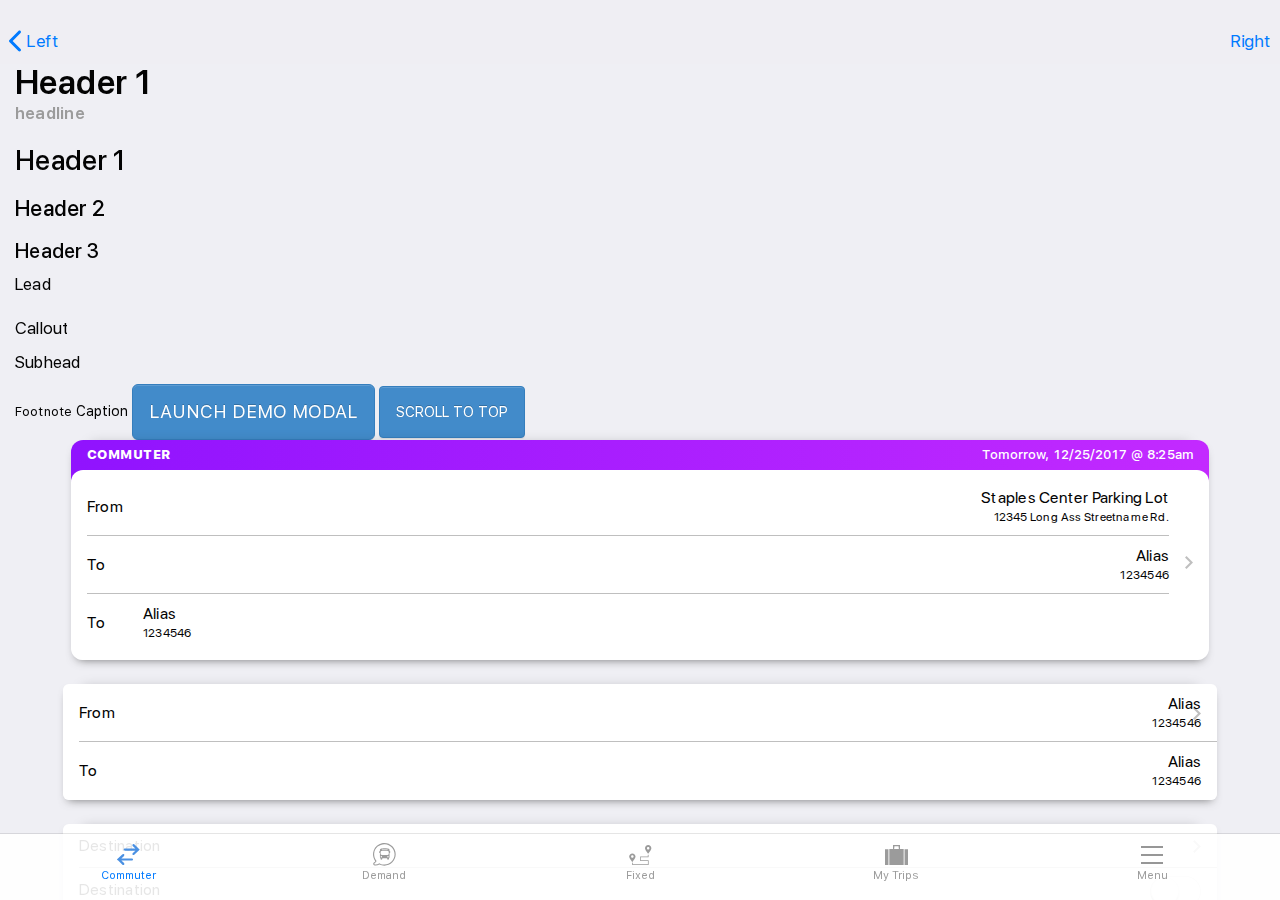
==== index.html @ 2772e947 "edits to modals" ====
<!DOCTYPE html>
<!--[if lt IE 7]>      <html class="no-js lt-ie9 lt-ie8 lt-ie7"> <![endif]-->
<!--[if IE 7]>         <html class="no-js lt-ie9 lt-ie8"> <![endif]-->
<!--[if IE 8]>         <html class="no-js lt-ie9"> <![endif]-->
<!--[if gt IE 8]><!--> <html class="no-js"> <!--<![endif]-->
    <head>
        <meta charset="utf-8">
        <meta http-equiv="X-UA-Compatible" content="IE=edge,chrome=1">
        <title></title>
        <meta name="description" content="">
        <meta name='viewport' content='initial-scale=1, viewport-fit=cover, width=device-width'>
<meta name="apple-mobile-web-app-capable" content="yes">
<meta name="apple-mobile-web-app-status-bar-style" content="black-translucent" />
        <!-- Place favicon.ico and apple-touch-icon.png in the root directory -->

		
		<link rel='stylesheet' href='css/normalize.min.css'>
		<link rel='stylesheet' href='css/bootstrap-theme.css'>
		<link rel='stylesheet' href='css/bootstrap.min.css'>
		<link rel='stylesheet' href='css/main.css'>
		<script src='js/vendor/modernizr-2.6.2.min.js'></script>
		<script src='js/iscroll.js'></script>
		<script src='js/iscroll-probe.js'></script>
    </head>
    <body class="ios" onload="loaded(); mastLoaded();">
		<!--[if lt IE 7]>
		<p class="browsehappy">You are using an <strong>outdated</strong> browser. Please <a href="http://browsehappy.com/">upgrade your browser</a> to improve your experience.</p>
		<![endif]-->
		<header>
			<nav>
				<a href="#" class="left">Left</a>
				<div class="header-group-stuck">
					<h1 class="title">Header 1</h1>
					<p class="headline">headline</p>
				</div>
				<a href="#" class="right">Right</a>
			</nav>
		</header>
		
		<div id="wrapper">
			<div class="scroller">
				<div class="header__placeholder"></div>	
				<div class="content">
					<div class="container-fluid">
						<div class="header-group">
							<h1 class="title">Header 1</h1>
							<p class="headline">headline</p>
						</div>
						<div id="mast">
							<div id="mast-wrapper" class="carousel">
								<div class="carousel-scroll">
									<div class="item">
										<div class="box1">One</div>
									</div>
									<div class="item">
										<div class="box2">Two</div>
									</div>
									<div class="item">
										<div class="box3">Three</div>
									</div>
								</div>
							</div>
						</div>
						
						<h1>Header 1</h1>
						<h2>Header 2</h2>
						<h3>Header 3</h3>
						<p class="lead">Lead</p>
						<p class="callout">Callout</p>
						<p class="subhead">Subhead</p>
					
						<footnote>Footnote</footnote>
						<caption>Caption</caption>
						<button type="button" class="btn btn-primary btn-lg" data-toggle="modal" data-target="#myModal">
						  Launch demo modal
						</button>
						
						<button id="goToTop" class="btn btn-primary">Scroll To top</button>
					</div>
					
					<div class="container">

						<div class="module">
							<div class="module__header module__header--commuter">
								<span class="module__header--title">Commuter</span> <span class="module__header--date">Tomorrow, 12/25/2017 @ 8:25am</span>
							</div>
							<div class="module__body module__body--carot">
								<div class="cell cell--location">
									<div class="cell__label">
										<span class="text text--primary">From</span>
									</div>
									<div class="cell__group cell__group--align-right">
										<span class="text text--primary">Staples Center Parking Lot</span>
										<address class="text text--secondary">12345 Long Ass Streetname Rd.</address>
									</div>
								</div>
								<div class="cell cell--location">
									<div class="cell__label">
										<span class="text text--primary">To</span>
									</div>
									<div class="cell__group cell__group--align-right">
										<span class="text text--primary">Alias</span>
										<address class="text text--secondary">1234546</address>
									</div>
								</div>
								<div class="cell cell--location">
									<div class="cell__label">
										<span class="text text--primary">To</span>
									</div>
									<div class="cell__group cell__group--align-left">
										<span class="text text--primary">Alias</span>
										<address class="text text--secondary">1234546</address>
									</div>
								</div>
							</div>
						</div>
						
						<div class="module module--wide">
							<div class="module__body--wide">
								<div class="cell cell--location cell--clickable">
									<div class="cell__label">
										<span class="text text--primary">From</span>
									</div>
									<div class="cell__group cell__group--align-right">
										<span class="text text--primary">Alias</span>
										<address class="text text--secondary">1234546</address>
									</div>
								</div>
								<div class="cell cell--location">
									<div class="cell__label">
										<span class="text text--primary">To</span>
									</div>
									<div class="cell__group cell__group--align-right">
										<span class="text text--primary">Alias</span>
										<address class="text text--secondary">1234546</address>
									</div>
								</div>
							</div>
						</div>
						
						<div class="module module--full">
							<div class="module__body--full">
								<div class="cell cell--form-group">
										<label class="form-control--input">
											<span class="text text--primary">Destination</span> <input type="text"/>
										</label>
								</div>
								<div class="cell cell--form-group">
									<label class="form-control--switch">
										<input type="checkbox"/><span class="text text--primary">Destination</span>
									</label>
								</div>
							</div>
						</div>
						
						<div class="module module--full">
							<div class="module__body--full">
								<div class="cell cell--form-group">
									<label class="form-control--input">
										<span class="text text--primary">Destination</span> <input type="text"/>
									</label>
								</div>
								<div class="cell cell--form-group">
									<label class="form-control--input">
										<span class="text text--primary">Destination</span> 
										<select>
											<option>--</option>
											<option>One</option>
											<option>Two</option>
											<option>Three</option>
											<option>Four</option>
										</select>
									</label>
								</div>
							</div>
						</div>
					</div>
				</div>
				<div class="footer__placeholder"></div>	
			</div>
    	</div>
    	<footer class="footer-nav">
    		<nav>
    			<div class="commuter active">
    				<a class="menu-trigger">
    					<span class="tab-icon"></span>
    					<span class="tab-title">Commuter</span>
    				</a>
    			</div>
    			<div class="demand">
    				<a class="menu-trigger">
    					<span class="tab-icon"></span>
    					<span class="tab-title">Demand</span>
    				</a>	
    			</div>
    			<div class="fixed">
    				<a class="menu-trigger">
    					<span class="tab-icon"></span>
    					<span class="tab-title">Fixed</span>
    				</a>	
    			</div>
    			<div class="trips">
    				<a class="menu-trigger">
    					<span class="tab-icon"></span>
    					<span class="tab-title">My Trips</span>
    				</a>		
    			</div>
    			<div class="menu">
    				<a class="menu-trigger">
    					<span class="tab-icon"></span>
    					<span class="tab-title">Menu</span>
    				</a>		
    			</div>
    		</nav>
    	</footer>
    	
    	<!-- Button trigger modal -->

    	<!-- Modal -->
    	<div class="modal fade" id="myModal" tabindex="-1" role="dialog" aria-labelledby="myModalLabel">
    	  <div class="modal-dialog mobile--fullscreen" role="document">
    	    <div class="modal-content">

    	      <header class="scroll--locked">
    	      	<nav>
    	      		<a href="#" class="left" data-dismiss="modal" aria-label="Close">Back</a>
    	      		<div class="header-group-stuck">
    	      			<h1 class="title">Header 1</h1>
    	      			<p class="headline">headline</p>
    	      		</div>
    	      		<a href="#" class="right">Right</a>
    	      	</nav>
    	      </header>
    	      <div class="modal-body">

    	        	<div class="module module--wide">
    	        		<div class="module__header--day">
    	        			<div class="cell__group">
    	        				<div class="text-group">
    	        					<span class="text text--headline">Monday <small class="text text--caption">12/25/2017</small></span> 
    	        				</div>
    	        				<div class="cell__group cell__group--list">
    	        					<span class="text text--secondary text--available">Seats Available (2)</span>
    	        					<span class="text text--secondary text--link">Seats Available (2)</span>
    	        				</div>
    	        			</div>
    	        			<div class="cell__group cell__group--options">
    	        				
    	        			</div>
    	        		</div>
    	        		<div class="module__body module__body--wide">
    	        			<div class="cell">
    	        				<label class="form-group--radio">
    	        					<div class="form-control--radio">
    	        						<input type="radio" name="monday"/>
    	        						<span></span>
    	        					</div>
    	        					<div class="cell__group">
    	        						<div class="text-group"><span class="text text__time--from">12:35am</span> <span class="text text__time--to">1:35am</span> </div>								
    	        						<span class="text text--secondary text--available">Seats Available (2)</span>									
    	        					</div>
    	        				</label>
    	        			</div>
    	        			<div class="cell">
    	        				<label class="form-group--radio">
    	        					<div class="form-control--radio">
    	        						<input type="radio" name="monday"/>
    	        						<span></span>
    	        					</div>
    	        					<div class="cell__group">
    	        						<div class="text-group"><span class="text text__time--from">12:35am</span> <span class="text text__time--to">1:35am</span> </div>								
    	        						<span class="text text--secondary text--available">Seats Available (2)</span>									
    	        					</div>
    	        				</label>
    	        			</div>
    	        			<div class="cell">
    	        				<label class="form-group--radio">
    	        					<div class="form-control--radio">
    	        						<input type="radio" name="monday"/>
    	        						<span></span>
    	        					</div>
    	        					<div class="cell__group">
    	        						<div class="text-group"><span class="text text__time--from">12:35am</span> <span class="text text__time--to">1:35am</span> </div>								
    	        						<span class="text text--secondary text--available">Seats Available (2)</span>									
    	        					</div>
    	        				</label>
    	        			</div>
    	        			<div class="cell">
    	        				<label class="form-group--radio">
    	        					<div class="form-control--radio">
    	        						<input type="radio" name="monday"/>
    	        						<span></span>
    	        					</div>
    	        					<div class="cell__group">
    	        						<div class="text-group"><span class="text text__time--from">12:35am</span> <span class="text text__time--to">1:35am</span> </div>								
    	        						<span class="text text--secondary text--available">Seats Available (2)</span>									
    	        					</div>
    	        				</label>
    	        			</div>
    	        			<div class="cell">
    	        				<label class="form-group--radio">
    	        					<div class="form-control--radio">
    	        						<input type="radio" name="monday"/>
    	        						<span></span>
    	        					</div>
    	        					<div class="cell__group">
    	        						<div class="text-group"><span class="text text__time--from">12:35am</span> <span class="text text__time--to">1:35am</span> </div>								
    	        						<span class="text text--secondary text--available">Seats Available (2)</span>									
    	        					</div>
    	        				</label>
    	        			</div>
    	        			
    	        		</div>
    	        		<div class="module__footer">
    	        			<div class="cell">
    	        				<div class="cell__group">
    	        					<a class="text text--caption text--warning" href="">Show More</a>
    	        				</div>
    	        				<div class="cell__group cell__group--align-right cell__group--list">
    	        					<a class="text text--caption text--link" href="">Show More</a>
    	        					<a class="text text--caption text--link" href="">Show More</a>
    	        				</div>
    	        			</div>
    	        		</div>
    	        	</div>
    	        	<div class="module module--wide module--disabled">
    	        		<div class="module__header--day">
    	        			<div class="cell__group cell__group--align-left">
    	        				<div class="text-group">
    	        					<span class="text text--headline">Monday <small class="text text--caption">12/25/2017</small></span> 
    	        				</div>
    	        			</div>
    	        			<div class="cell__group cell__group--options">
    	        				<button class="btn btn--xs btn--default btn--rounded">Show Schedule</button>
    	        			</div>
    	        		</div>
    	        	</div>

    	      </div>
    	      <div class="modal-footer">
    	        <button type="button" class="btn btn--lg btn--success">Next</button>
    	      </div>
    	    </div>
    	  </div>
    	</div>
    	
    	
	    <script src="//ajax.googleapis.com/ajax/libs/jquery/1.11.0/jquery.min.js"></script>
        <script>window.jQuery || document.write('<script src="js/vendor/jquery-1.11.0.min.js"><\/script>')</script>

		<script src='js/vendor/bootstrap-3.1.1.min.js'></script>

		<script src='js/main.js'></script>
	
    </body>
</html>
---- css/main.css ----
.ios {
  font-family: 'SF Pro Text';
  color: #030303;
  -webkit-font-smoothing: antialiased;
  padding: 0; }
  .ios h1, .ios h2, .ios h3 {
    font-family: 'SF Pro Display';
    font-size: 28px;
    letter-spacing: .34px;
    word-spacing: .11px;
    font-weight: 500;
    color: #030303; }
    .ios h1.title, .ios h2.title, .ios h3.title {
      font-size: 34px;
      letter-spacing: .41px;
      word-spacing: .13px;
      font-weight: 600; }
  .ios h2 {
    font-size: 22px;
    letter-spacing: .28px;
    word-spacing: .16px; }
  .ios h3 {
    font-size: 20px;
    letter-spacing: .25px;
    word-spacing: .19px; }
  .ios p, .ios label, .ios .text-value {
    font: 17px "SF Pro Display";
    letter-spacing: .22px;
    line-height: 24px; }
    .ios p.headline, .ios label.headline, .ios .headline.text-value {
      color: #9B9B9B;
      font-weight: 600; }
  .ios footnote, .ios .text-sm {
    font-size: 13px;
    letter-spacing: .13px;
    line-height: 14px; }
  .ios label, .ios .text-value {
    margin-bottom: 0;
    line-height: 1; }

.text {
  font: 16px "SF Pro Display";
  letter-spacing: .22px;
  line-height: 24px;
  margin-bottom: 0; }
  .text-group {
    display: flex;
    width: 100%;
    align-items: flex-end;
    align-self: center; }
  .text__time--from:after {
    background: url(../images/glyph/glyph-arrow-right.svg) no-repeat center center;
    width: 16px;
    height: 12px;
    content: '';
    display: inline-block;
    margin: 0 4px; }
  .text--headline {
    color: #030303;
    font-weight: 600;
    margin-right: 8px; }
  .text--callout {
    font-size: 16px;
    color: #4A4A4A; }
  .text--caption {
    font-size: 13px;
    color: #4A4A4A; }
  .text--default {
    letter-spacing: .22px;
    line-height: 24px;
    margin-bottom: 0;
    margin-top: 4px; }
  .text--secondary {
    line-height: 14px;
    margin-bottom: 4px;
    font-size: 12px; }
  .text--available {
    color: #60AD06; }
  .text--link {
    color: #007AFF; }
  .text--warning {
    color: #D0021B; }
  .text--waitlist {
    color: #F76D1D; }
  .text--pickup {
    color: #4A90E2; }
  .text--dropoff {
    color: #417505; }

@font-face {
  font-family: 'SF Pro Display';
  src: url("../fonts/SFProDisplay-Thin.eot");
  src: url("../fonts/SFProDisplay-Thin.eot?#iefix") format("embedded-opentype"), url("../fonts/SFProDisplay-Thin.woff2") format("woff2"), url("../fonts/SFProDisplay-Thin.woff") format("woff");
  font-weight: 100;
  font-style: normal; }

@font-face {
  font-family: 'SF Pro Display';
  src: url("../fonts/SFProDisplay-RegularItalic.eot");
  src: url("../fonts/SFProDisplay-RegularItalic.eot?#iefix") format("embedded-opentype"), url("../fonts/SFProDisplay-RegularItalic.woff2") format("woff2"), url("../fonts/SFProDisplay-RegularItalic.woff") format("woff");
  font-weight: normal;
  font-style: italic; }

@font-face {
  font-family: 'SF Pro Text';
  src: url("../fonts/SFProText-SemiboldItalic.eot");
  src: url("../fonts/SFProText-SemiboldItalic.eot?#iefix") format("embedded-opentype"), url("../fonts/SFProText-SemiboldItalic.woff2") format("woff2"), url("../fonts/SFProText-SemiboldItalic.woff") format("woff");
  font-weight: 600;
  font-style: italic; }

@font-face {
  font-family: 'SF UI Text';
  src: url("../fonts/SFUIText-Light.eot");
  src: url("../fonts/SFUIText-Light.eot?#iefix") format("embedded-opentype"), url("../fonts/SFUIText-Light.woff2") format("woff2"), url("../fonts/SFUIText-Light.woff") format("woff");
  font-weight: 200;
  font-style: normal; }

@font-face {
  font-family: 'SF UI Text';
  src: url("../fonts/SFUIText-Medium.eot");
  src: url("../fonts/SFUIText-Medium.eot?#iefix") format("embedded-opentype"), url("../fonts/SFUIText-Medium.woff2") format("woff2"), url("../fonts/SFUIText-Medium.woff") format("woff");
  font-weight: 500;
  font-style: normal; }

@font-face {
  font-family: 'SF Pro Text';
  src: url("../fonts/SFProText-HeavyItalic.eot");
  src: url("../fonts/SFProText-HeavyItalic.eot?#iefix") format("embedded-opentype"), url("../fonts/SFProText-HeavyItalic.woff2") format("woff2"), url("../fonts/SFProText-HeavyItalic.woff") format("woff");
  font-weight: 900;
  font-style: italic; }

@font-face {
  font-family: 'SF UI Text';
  src: url("../fonts/SFUIText-MediumItalic.eot");
  src: url("../fonts/SFUIText-MediumItalic.eot?#iefix") format("embedded-opentype"), url("../fonts/SFUIText-MediumItalic.woff2") format("woff2"), url("../fonts/SFUIText-MediumItalic.woff") format("woff");
  font-weight: 500;
  font-style: italic; }

@font-face {
  font-family: 'SF Pro Display';
  src: url("../fonts/SFProDisplay-Black.eot");
  src: url("../fonts/SFProDisplay-Black.eot?#iefix") format("embedded-opentype"), url("../fonts/SFProDisplay-Black.woff2") format("woff2"), url("../fonts/SFProDisplay-Black.woff") format("woff");
  font-weight: 900;
  font-style: normal; }

@font-face {
  font-family: 'SF UI Text';
  src: url("../fonts/SFUIText-LightItalic.eot");
  src: url("../fonts/SFUIText-LightItalic.eot?#iefix") format("embedded-opentype"), url("../fonts/SFUIText-LightItalic.woff2") format("woff2"), url("../fonts/SFUIText-LightItalic.woff") format("woff");
  font-weight: 200;
  font-style: italic; }

@font-face {
  font-family: 'SF UI Display';
  src: url("../fonts/SFUIDisplay-Light.eot");
  src: url("../fonts/SFUIDisplay-Light.eot?#iefix") format("embedded-opentype"), url("../fonts/SFUIDisplay-Light.woff2") format("woff2"), url("../fonts/SFUIDisplay-Light.woff") format("woff");
  font-weight: 200;
  font-style: normal; }

@font-face {
  font-family: 'SF UI Text';
  src: url("../fonts/SFUIText-SemiboldItalic.eot");
  src: url("../fonts/SFUIText-SemiboldItalic.eot?#iefix") format("embedded-opentype"), url("../fonts/SFUIText-SemiboldItalic.woff2") format("woff2"), url("../fonts/SFUIText-SemiboldItalic.woff") format("woff");
  font-weight: 600;
  font-style: italic; }

@font-face {
  font-family: 'SF Pro Display';
  src: url("../fonts/SFProDisplay-BoldItalic.eot");
  src: url("../fonts/SFProDisplay-BoldItalic.eot?#iefix") format("embedded-opentype"), url("../fonts/SFProDisplay-BoldItalic.woff2") format("woff2"), url("../fonts/SFProDisplay-BoldItalic.woff") format("woff");
  font-weight: bold;
  font-style: italic; }

@font-face {
  font-family: 'SF Pro Display';
  src: url("../fonts/SFProDisplay-UltralightItalic.eot");
  src: url("../fonts/SFProDisplay-UltralightItalic.eot?#iefix") format("embedded-opentype"), url("../fonts/SFProDisplay-UltralightItalic.woff2") format("woff2"), url("../fonts/SFProDisplay-UltralightItalic.woff") format("woff");
  font-weight: 200;
  font-style: italic; }

@font-face {
  font-family: 'SF UI Text';
  src: url("../fonts/SFUIText-Semibold.eot");
  src: url("../fonts/SFUIText-Semibold.eot?#iefix") format("embedded-opentype"), url("../fonts/SFUIText-Semibold.woff2") format("woff2"), url("../fonts/SFUIText-Semibold.woff") format("woff");
  font-weight: 600;
  font-style: normal; }

@font-face {
  font-family: 'SF Pro Display';
  src: url("../fonts/SFProDisplay-Light.eot");
  src: url("../fonts/SFProDisplay-Light.eot?#iefix") format("embedded-opentype"), url("../fonts/SFProDisplay-Light.woff2") format("woff2"), url("../fonts/SFProDisplay-Light.woff") format("woff");
  font-weight: 200;
  font-style: normal; }

@font-face {
  font-family: 'SF Pro Display';
  src: url("../fonts/SFProDisplay-HeavyItalic.eot");
  src: url("../fonts/SFProDisplay-HeavyItalic.eot?#iefix") format("embedded-opentype"), url("../fonts/SFProDisplay-HeavyItalic.woff2") format("woff2"), url("../fonts/SFProDisplay-HeavyItalic.woff") format("woff");
  font-weight: 900;
  font-style: italic; }

@font-face {
  font-family: 'SF Pro Display';
  src: url("../fonts/SFProDisplay-Regular.eot");
  src: url("../fonts/SFProDisplay-Regular.eot?#iefix") format("embedded-opentype"), url("../fonts/SFProDisplay-Regular.woff2") format("woff2"), url("../fonts/SFProDisplay-Regular.woff") format("woff");
  font-weight: normal;
  font-style: normal; }

@font-face {
  font-family: 'SF UI Display';
  src: url("../fonts/SFUIDisplay-Medium.eot");
  src: url("../fonts/SFUIDisplay-Medium.eot?#iefix") format("embedded-opentype"), url("../fonts/SFUIDisplay-Medium.woff2") format("woff2"), url("../fonts/SFUIDisplay-Medium.woff") format("woff");
  font-weight: 500;
  font-style: normal; }

@font-face {
  font-family: 'SF UI Display';
  src: url("../fonts/SFUIDisplay-Thin.eot");
  src: url("../fonts/SFUIDisplay-Thin.eot?#iefix") format("embedded-opentype"), url("../fonts/SFUIDisplay-Thin.woff2") format("woff2"), url("../fonts/SFUIDisplay-Thin.woff") format("woff");
  font-weight: 100;
  font-style: normal; }

@font-face {
  font-family: 'SF UI Text';
  src: url("../fonts/SFUIText-Heavy.eot");
  src: url("../fonts/SFUIText-Heavy.eot?#iefix") format("embedded-opentype"), url("../fonts/SFUIText-Heavy.woff2") format("woff2"), url("../fonts/SFUIText-Heavy.woff") format("woff");
  font-weight: 900;
  font-style: normal; }

@font-face {
  font-family: 'SF UI Display';
  src: url("../fonts/SFUIDisplay-Semibold.eot");
  src: url("../fonts/SFUIDisplay-Semibold.eot?#iefix") format("embedded-opentype"), url("../fonts/SFUIDisplay-Semibold.woff2") format("woff2"), url("../fonts/SFUIDisplay-Semibold.woff") format("woff");
  font-weight: 600;
  font-style: normal; }

@font-face {
  font-family: 'SF Pro Text';
  src: url("../fonts/SFProText-Regular.eot");
  src: url("../fonts/SFProText-Regular.eot?#iefix") format("embedded-opentype"), url("../fonts/SFProText-Regular.woff2") format("woff2"), url("../fonts/SFProText-Regular.woff") format("woff");
  font-weight: normal;
  font-style: normal; }

@font-face {
  font-family: 'SF UI Display';
  src: url("../fonts/SFUIDisplay-Regular.eot");
  src: url("../fonts/SFUIDisplay-Regular.eot?#iefix") format("embedded-opentype"), url("../fonts/SFUIDisplay-Regular.woff2") format("woff2"), url("../fonts/SFUIDisplay-Regular.woff") format("woff");
  font-weight: normal;
  font-style: normal; }

@font-face {
  font-family: 'SF UI Text';
  src: url("../fonts/SFUIText-Bold.eot");
  src: url("../fonts/SFUIText-Bold.eot?#iefix") format("embedded-opentype"), url("../fonts/SFUIText-Bold.woff2") format("woff2"), url("../fonts/SFUIText-Bold.woff") format("woff");
  font-weight: bold;
  font-style: normal; }

@font-face {
  font-family: 'SF UI Display';
  src: url("../fonts/SFUIDisplay-Ultralight.eot");
  src: url("../fonts/SFUIDisplay-Ultralight.eot?#iefix") format("embedded-opentype"), url("../fonts/SFUIDisplay-Ultralight.woff2") format("woff2"), url("../fonts/SFUIDisplay-Ultralight.woff") format("woff");
  font-weight: 200;
  font-style: normal; }

@font-face {
  font-family: 'SF UI Display';
  src: url("../fonts/SFUIDisplay-Heavy.eot");
  src: url("../fonts/SFUIDisplay-Heavy.eot?#iefix") format("embedded-opentype"), url("../fonts/SFUIDisplay-Heavy.woff2") format("woff2"), url("../fonts/SFUIDisplay-Heavy.woff") format("woff");
  font-weight: 900;
  font-style: normal; }

@font-face {
  font-family: 'SF UI Text';
  src: url("../fonts/SFUIText-HeavyItalic.eot");
  src: url("../fonts/SFUIText-HeavyItalic.eot?#iefix") format("embedded-opentype"), url("../fonts/SFUIText-HeavyItalic.woff2") format("woff2"), url("../fonts/SFUIText-HeavyItalic.woff") format("woff");
  font-weight: 900;
  font-style: italic; }

@font-face {
  font-family: 'SF Pro Display';
  src: url("../fonts/SFProDisplay-MediumItalic.eot");
  src: url("../fonts/SFProDisplay-MediumItalic.eot?#iefix") format("embedded-opentype"), url("SFProDisplay-MediumItalic.woff2") format("woff2"), url("SFProDisplay-MediumItalic.woff") format("woff");
  font-weight: 500;
  font-style: italic; }

@font-face {
  font-family: 'SF UI Text';
  src: url("../fonts/SFUIText-BoldItalic.eot");
  src: url("../fonts/SFUIText-BoldItalic.eot?#iefix") format("embedded-opentype"), url("../fonts/SFUIText-BoldItalic.woff2") format("woff2"), url("../fonts/SFUIText-BoldItalic.woff") format("woff");
  font-weight: bold;
  font-style: italic; }

@font-face {
  font-family: 'SF Pro Text';
  src: url("../fonts/SFProText-RegularItalic.eot");
  src: url("../fonts/SFProText-RegularItalic.eot?#iefix") format("embedded-opentype"), url("../fonts/SFProText-RegularItalic.woff2") format("woff2"), url("../fonts/SFProText-RegularItalic.woff") format("woff");
  font-weight: normal;
  font-style: italic; }

@font-face {
  font-family: 'SF Pro Display';
  src: url("../fonts/SFProDisplay-Medium.eot");
  src: url("../fonts/SFProDisplay-Medium.eot?#iefix") format("embedded-opentype"), url("../fonts/SFProDisplay-Medium.woff2") format("woff2"), url("../fonts/SFProDisplay-Medium.woff") format("woff");
  font-weight: 500;
  font-style: normal; }

@font-face {
  font-family: 'SF Pro Text';
  src: url("../fonts/SFProText-Light.eot");
  src: url("../fonts/SFProText-Light.eot?#iefix") format("embedded-opentype"), url("../fonts/SFProText-Light.woff2") format("woff2"), url("../fonts/SFProText-Light.woff") format("woff");
  font-weight: 200;
  font-style: normal; }

@font-face {
  font-family: 'SF UI Display';
  src: url("../fonts/SFUIDisplay-Bold.eot");
  src: url("../fonts/SFUIDisplay-Bold.eot?#iefix") format("embedded-opentype"), url("../fonts/SFUIDisplay-Bold.woff2") format("woff2"), url("../fonts/SFUIDisplay-Bold.woff") format("woff");
  font-weight: bold;
  font-style: normal; }

@font-face {
  font-family: 'SF Pro Display';
  src: url("../fonts/SFProDisplay-SemiboldItalic.eot");
  src: url("../fonts/SFProDisplay-SemiboldItalic.eot?#iefix") format("embedded-opentype"), url("../fonts/SFProDisplay-SemiboldItalic.woff2") format("woff2"), url("../fonts/SFProDisplay-SemiboldItalic.woff") format("woff");
  font-weight: 600;
  font-style: italic; }

@font-face {
  font-family: 'SF Pro Display';
  src: url("../fonts/SFProDisplay-ThinItalic.eot");
  src: url("../fonts/SFProDisplay-ThinItalic.eot?#iefix") format("embedded-opentype"), url("../fonts/SFProDisplay-ThinItalic.woff2") format("woff2"), url("../fonts/SFProDisplay-ThinItalic.woff") format("woff");
  font-weight: 100;
  font-style: italic; }

@font-face {
  font-family: 'SF Pro Display';
  src: url("../fonts/SFProDisplay-BlackItalic.eot");
  src: url("../fonts/SFProDisplay-BlackItalic.eot?#iefix") format("embedded-opentype"), url("../fonts/SFProDisplay-BlackItalic.woff2") format("woff2"), url("../fonts/SFProDisplay-BlackItalic.woff") format("woff");
  font-weight: 900;
  font-style: italic; }

@font-face {
  font-family: 'SF Pro Text';
  src: url("../fonts/SFProText-LightItalic.eot");
  src: url("../fonts/SFProText-LightItalic.eot?#iefix") format("embedded-opentype"), url("SFProText-LightItalic.woff2") format("woff2"), url("SFProText-LightItalic.woff") format("woff");
  font-weight: 200;
  font-style: italic; }

@font-face {
  font-family: 'SF Pro Display';
  src: url("../fonts/SFProDisplay-Heavy.eot");
  src: url("../fonts/SFProDisplay-Heavy.eot?#iefix") format("embedded-opentype"), url("SFProDisplay-Heavy.woff2") format("woff2"), url("SFProDisplay-Heavy.woff") format("woff");
  font-weight: 900;
  font-style: normal; }

@font-face {
  font-family: 'SF Pro Display';
  src: url("../fonts/SFProDisplay-Bold.eot");
  src: url("../fonts/SFProDisplay-Bold.eot?#iefix") format("embedded-opentype"), url("SFProDisplay-Bold.woff2") format("woff2"), url("SFProDisplay-Bold.woff") format("woff");
  font-weight: bold;
  font-style: normal; }

@font-face {
  font-family: 'SF Pro Display';
  src: url("../fonts/SFProDisplay-LightItalic.eot");
  src: url("../fonts/SFProDisplay-LightItalic.eot?#iefix") format("embedded-opentype"), url("../fonts/SFProDisplay-LightItalic.woff2") format("woff2"), url("../fonts/SFProDisplay-LightItalic.woff") format("woff");
  font-weight: 200;
  font-style: italic; }

@font-face {
  font-family: 'SF Pro Display';
  src: url("../fonts/SFProDisplay-Semibold.eot");
  src: url("../fonts/SFProDisplay-Semibold.eot?#iefix") format("embedded-opentype"), url("../fonts/SFProDisplay-Semibold.woff2") format("woff2"), url("../fonts/SFProDisplay-Semibold.woff") format("woff");
  font-weight: 600;
  font-style: normal; }

@font-face {
  font-family: 'SF Pro Text';
  src: url("../fonts/SFProText-Medium.eot");
  src: url("../fonts/SFProText-Medium.eot?#iefix") format("embedded-opentype"), url("../fonts/SFProText-Medium.woff2") format("woff2"), url("../fonts/SFProText-Medium.woff") format("woff");
  font-weight: 500;
  font-style: normal; }

@font-face {
  font-family: 'SF UI Text';
  src: url("../fonts/SFUIText-RegularItalic.eot");
  src: url("../fonts/SFUIText-RegularItalic.eot?#iefix") format("embedded-opentype"), url("../fonts/SFUIText-RegularItalic.woff2") format("woff2"), url("../fonts/SFUIText-RegularItalic.woff") format("woff");
  font-weight: normal;
  font-style: italic; }

@font-face {
  font-family: 'SF Pro Text';
  src: url("../fonts/SFProText-Bold.eot");
  src: url("../fonts/SFProText-Bold.eot?#iefix") format("embedded-opentype"), url("../fonts/SFProText-Bold.woff2") format("woff2"), url("../fonts/SFProText-Bold.woff") format("woff");
  font-weight: bold;
  font-style: normal; }

@font-face {
  font-family: 'SF UI Display';
  src: url("../fonts/SFUIDisplay-Black.eot");
  src: url("../fonts/SFUIDisplay-Black.eot?#iefix") format("embedded-opentype"), url("../fonts/SFUIDisplay-Black.woff2") format("woff2"), url("../fonts/SFUIDisplay-Black.woff") format("woff");
  font-weight: 900;
  font-style: normal; }

@font-face {
  font-family: 'SF UI Text';
  src: url("../fonts/SFUIText-Regular.eot");
  src: url("../fonts/SFUIText-Regular.eot?#iefix") format("embedded-opentype"), url("../fonts/SFUIText-Regular.woff2") format("woff2"), url("../fonts/SFUIText-Regular.woff") format("woff");
  font-weight: normal;
  font-style: normal; }

@font-face {
  font-family: 'SF Pro Text';
  src: url("../fonts/SFProText-Semibold.eot");
  src: url("../fonts/SFProText-Semibold.eot?#iefix") format("embedded-opentype"), url("../fonts/SFProText-Semibold.woff2") format("woff2"), url("../fonts/SFProText-Semibold.woff") format("woff");
  font-weight: 600;
  font-style: normal; }

@font-face {
  font-family: 'SF Pro Text';
  src: url("../fonts/SFProText-Heavy.eot");
  src: url("../fonts/SFProText-Heavy.eot?#iefix") format("embedded-opentype"), url("../fonts/SFProText-Heavy.woff2") format("woff2"), url("../fonts/SFProText-Heavy.woff") format("woff");
  font-weight: 900;
  font-style: normal; }

@font-face {
  font-family: 'SF Pro Display';
  src: url("../fonts/SFProDisplay-Ultralight.eot");
  src: url("../fonts/SFProDisplay-Ultralight.eot?#iefix") format("embedded-opentype"), url("../fonts/SFProDisplay-Ultralight.woff2") format("woff2"), url("../fonts/SFProDisplay-Ultralight.woff") format("woff");
  font-weight: 200;
  font-style: normal; }

@font-face {
  font-family: 'SF Pro Text';
  src: url("../fonts/SFProText-MediumItalic.eot");
  src: url("../fonts/SFProText-MediumItalic.eot?#iefix") format("embedded-opentype"), url("../fonts/SFProText-MediumItalic.woff2") format("woff2"), url("../fonts/SFProText-MediumItalic.woff") format("woff");
  font-weight: 500;
  font-style: italic; }

@font-face {
  font-family: 'SF Pro Text';
  src: url("../fonts/SFProText-BoldItalic.eot");
  src: url("../fonts/SFProText-BoldItalic.eot?#iefix") format("embedded-opentype"), url("../fonts/SFProText-BoldItalic.woff2") format("woff2"), url("../fonts/SFProText-BoldItalic.woff") format("woff");
  font-weight: bold;
  font-style: italic; }

.form-group--radio {
  width: 100%;
  display: flex;
  align-items: center;
  margin-left: 32px; }

.form-control--radio {
  display: flex;
  align-items: center; }
  .form-control--radio input[type="radio"] {
    border: 0;
    clip: rect(0 0 0 0);
    height: 1px;
    margin: -1px;
    overflow: hidden;
    padding: 0;
    position: absolute;
    width: 1px; }
    .form-control--radio input[type="radio"] + span:before {
      transition: all .24s ease;
      content: '';
      display: block;
      position: absolute;
      left: 16px;
      width: 22px;
      height: 22px;
      background-color: #fff;
      vertical-align: -5px;
      border-radius: 40px;
      top: calc(50% - 11px);
      box-shadow: inset 0px 0px 0px 0px #ffffff;
      border: 1px solid rgba(0, 0, 0, 0.1); }
    .form-control--radio input[type="radio"]:checked + span:before {
      background: #007AFF;
      box-shadow: inset 0px 0px 0px 4px #ffffff;
      border-color: #007AFF; }

.form-control--switch {
  width: 100%;
  display: flex;
  align-items: center;
  height: 44px; }
  .form-control--switch span {
    display: flex;
    align-items: center;
    justify-content: space-between; }
  .form-control--switch input[type="checkbox"] {
    border: 0;
    clip: rect(0 0 0 0);
    height: 1px;
    margin: -1px;
    overflow: hidden;
    padding: 0;
    position: absolute;
    width: 1px; }
    .form-control--switch input[type="checkbox"] + span:after, .form-control--switch input[type="checkbox"] + span:before {
      transition: all .24s ease;
      content: '';
      display: block;
      position: absolute;
      right: 0;
      width: 51px;
      height: 31px;
      background-color: #fff;
      vertical-align: -5px;
      margin-right: 16px;
      border-radius: 40px;
      top: calc(50% - 14.5px);
      box-shadow: inset 0px 0px 0px 0px #4CD964; }
    .form-control--switch input[type="checkbox"] + span:after {
      border: 1px solid rgba(0, 0, 0, 0.1); }
    .form-control--switch input[type="checkbox"] + span:before {
      right: 21px;
      width: 28px;
      height: 28px;
      margin-top: 1px;
      z-index: 2;
      margin-right: 17px;
      /* Knob: */
      background: #FFFFFF;
      box-shadow: 0 3px 1px 0 rgba(0, 0, 0, 0.01), 0 2px 2px 0 rgba(0, 0, 0, 0.15), 0 3px 3px 0 rgba(0, 0, 0, 0.05);
      border: 1px solid rgba(0, 0, 0, 0.05); }
    .form-control--switch input[type="checkbox"]:checked + span:after {
      box-shadow: inset 0px 0px 0px 30px #4CD964;
      border: 1px solid #4CD964;
      z-index: 1; }
    .form-control--switch input[type="checkbox"]:checked + span:before {
      background: #fff;
      border-radius: 30px;
      transform: translate3d(20px, 0, 0); }

.form-control--input {
  display: flex;
  justify-content: space-between;
  align-items: center;
  width: 100%; }
  .form-control--input label {
    width: 100%; }
  .form-control--input input, .form-control--input select {
    width: 100%;
    padding-left: 16px;
    font: 17px "SF Pro Display";
    text-align: right;
    padding: 0 16px 0 16px;
    background: url(../images/glyph/glyph-carot.svg) no-repeat center right transparent;
    border: none;
    -webkit-appearance: none;
    transition: background .3s ease-in-out; }
    .form-control--input input:focus, .form-control--input select:focus {
      outline: none;
      background: url(../images/glyph/glyph-carot.svg) no-repeat 110% center transparent; }

.form-group--toggle {
  display: flex;
  justify-content: flex-end;
  align-items: center; }

.form-group--label {
  width: 100%; }

.form-control--toggle {
  display: flex;
  align-items: center;
  height: 44px;
  justify-content: flex-end;
  padding: 4px 0; }
  .form-control--toggle:first-child span {
    border-radius: 4px 0 0 4px;
    border: 0.5px solid #007AFF;
    border-right: .5px solid #fff; }
  .form-control--toggle:last-child span {
    border-radius: 0 4px 4px 0;
    border: 0.5px solid #007AFF; }
  .form-control--toggle span {
    display: flex;
    align-items: center;
    justify-content: space-between;
    padding: 0px 8px; }
  .form-control--toggle input[type="radio"] {
    border: 0;
    clip: rect(0 0 0 0);
    height: 1px;
    margin: -1px;
    overflow: hidden;
    padding: 0;
    position: absolute;
    width: 1px; }
    .form-control--toggle input[type="radio"] + span {
      background-color: #fff;
      font-size: 13px;
      color: #007AFF;
      transition: all .22s ease-in-out; }
    .form-control--toggle input[type="radio"]:checked + span {
      background-color: #007AFF;
      border: 0.5px solid #007AFF;
      color: #ffffff; }

.btn {
  padding: 15px 16px;
  text-transform: uppercase;
  transition: all .22s; }
  .btn:focus {
    outline: none; }
  .btn--xs {
    padding: 4px 8px;
    font-size: 11px; }
  .btn--rounded {
    border-radius: 10.5px; }
  .btn--primary {
    background: transparent;
    border: 1px solid #007AFF;
    color: #9B9B9B; }
  .btn--default {
    background: transparent;
    border: 1px solid rgba(0, 0, 0, 0.1);
    color: #9B9B9B; }
    .btn--default:hover {
      background: rgba(0, 0, 0, 0.1);
      outline: none; }
  .btn--book {
    background: transparent;
    border: 1px solid #60AD06;
    color: #9B9B9B; }

.ios .modal-backdrop.fade.in, .ios .modal-backdrop {
  display: none !important; }

.fade, .fade.in {
  opacity: 1 !important; }

.modal.fade .modal-dialog {
  -webkit-transform: translate(0, 200%) !important;
  -ms-transform: translate(0, 200%) !important;
  transform: translate(0, 200%) !important;
  transition: transform 0.6s ease-in-out, opacity 0s sease-in-out !important;
  opacity: 1; }

.modal.in .modal-dialog {
  -webkit-transform: translate(0, 0) !important;
  -ms-transform: translate(0, 0) !important;
  transform: translate(0, 0) !important;
  transition: transform 0.6s ease-in-out, opacity 0s ease-in-out !important;
  opacity: 1 !important; }

.modal {
  overflow-y: none !important;
  overflow: hidden !important; }
  .modal .mobile--fullscreen {
    margin: 0;
    height: auto;
    position: absolute;
    width: 100%;
    bottom: 0;
    top: 0;
    background: #fff; }

.mobile--fullscreen {
  transition: transform 0.6s ease-in-out, opacity 0.6s 0.6s ease-in-out !important; }
  .mobile--fullscreen .modal-dialog {
    width: 100% !important;
    margin: 0;
    top: 0;
    box-shadow: none; }
  .mobile--fullscreen .modal-body {
    max-height: 100vh;
    width: 100%;
    overflow-y: auto;
    position: absolute;
    top: 0px;
    bottom: 0px;
    padding: 64px 16px; }
  .mobile--fullscreen .modal-content {
    padding: 0;
    width: 100% !important;
    border: none;
    border-radius: 0;
    box-shadow: none;
    height: 100%; }
  .mobile--fullscreen .modal-footer {
    bottom: 0;
    position: absolute;
    width: 100%;
    height: 64px;
    padding: 0;
    margin-top: 0;
    display: flex;
    z-index: 100;
    background: rgba(255, 255, 255, 0.54);
    -webkit-backdrop-filter: blur(20px); }
    .mobile--fullscreen .modal-footer .btn {
      width: 100%;
      margin: 8px; }

.mast__map {
  padding-bottom: 24px;
  position: relative; }
  .mast__map:after {
    position: absolute;
    background-color: #fff;
    height: 55px;
    content: '';
    width: auto;
    left: -16px;
    right: -16px;
    bottom: 0;
    z-index: 1; }
  .mast__map #map {
    height: 181px;
    width: 100%;
    border-radius: 12px;
    box-shadow: 0 -16px 24px -20px rgba(0, 0, 0, 0.25), 0 10px 20px -10px rgba(74, 74, 74, 0.74);
    position: relative;
    z-index: 3; }

@media only screen and (min-width: 993px) {
  .mast__map {
    height: calc(90vh - 210px); }
    .mast__map:after {
      display: none; }
    .mast__map #map {
      height: 100%;
      width: 100%; } }

.cell {
  display: flex;
  justify-content: space-between;
  align-items: center;
  padding: 8px 16px;
  position: relative;
  min-height: 44px; }
  .cell--location {
    min-height: 55px; }
  .cell--carot {
    margin-right: 32px; }
  .cell__label {
    min-width: 56px; }
  .cell__group {
    width: 100%;
    align-items: center; }
    .cell__group--options {
      text-align: right;
      flex-shrink: 1; }
    .cell__group--align-right {
      text-align: right;
      justify-content: flex-end; }
    .cell__group--align-left {
      text-align: left;
      justify-content: flex-start;
      width: 100%; }
    .cell__group--list {
      display: flex;
      align-items: center; }
      .cell__group--list .text {
        display: flex;
        align-items: center; }
        .cell__group--list .text:after {
          width: 3px;
          height: 3px;
          background: url(../images/glyph/glyph-disc.svg);
          display: block;
          content: '';
          margin: 0 4px; }
        .cell__group--list .text:last-child:after {
          display: none; }
  .cell--clickable {
    background: url(../images/glyph/glyph-carot.svg) center no-repeat;
    background-position-x: calc(100% - 16px); }
  .cell:after {
    height: 1px;
    content: '';
    border-bottom: 0.5px solid rgba(0, 0, 0, 0.25);
    position: absolute;
    bottom: 0;
    right: 0;
    left: 16px; }
  .cell:last-child:after {
    display: none; }
  .cell--form-group {
    max-height: 44px; }

--wide, --full {
  margin: 0 -8px 24px;
  border-radius: 6px; }
  --wide .cell, --full .cell {
    padding: 16px; }
    --wide .cell--clickable, --full .cell--clickable {
      background: url(../images/glyph/glyph-carot.svg) center no-repeat;
      background-position-x: calc(100% - 8px); }

@media only screen and (max-width: 993px) {
  .module--wide .cell {
    padding: 8px 16px; }
    .module--wide .cell--clickable {
      background-position-x: calc(100% - 16px);
      padding: 8px 40px 8px 16px; }
  .module--full .cell {
    padding: 8px 24px; }
    .module--full .cell--clickable {
      background-position-x: calc(100% - 16px); }
    .module--full .cell:after {
      margin-left: 8px; } }

/*Cell Module*/
.module {
  box-shadow: 0 -16px 12px -20px rgba(0, 0, 0, 0.25), 0 5px 10px -5px rgba(74, 74, 74, 0.74);
  border-radius: 12px;
  margin: 0 0 24px;
  position: relative;
  z-index: 2; }
  .module--disabled .module__header--day {
    background-color: #EFEFF4;
    border: 0.5px solid rgba(0, 0, 0, 0.25);
    display: flex;
    justify-content: space-between; }
  .module--wide, .module--full {
    margin: 0 -8px 24px;
    border-radius: 6px; }
  .module__header {
    display: flex;
    max-height: 55px;
    margin-bottom: -16px;
    justify-content: space-between;
    align-items: center;
    flex-wrap: wrap;
    position: relative;
    border-radius: 12px 12px 0 0;
    color: #ffffff;
    font-size: 13px;
    letter-spacing: .13px;
    line-height: 14px;
    font-weight: 600;
    padding: 8px 16px 24px;
    position: relative;
    z-index: 0; }
    .module__header--commuter {
      background-image: linear-gradient(-90deg, #C32AFF 0%, #9013FE 100%); }
    .module__header--fixed {
      background-image: linear-gradient(-90deg, #C32AFF 0%, #9013FE 100%); }
    .module__header--demand {
      background-image: linear-gradient(-90deg, #C32AFF 0%, #9013FE 100%); }
    .module__header--title {
      font-weight: 900;
      text-transform: uppercase; }
    .module__header--date {
      font-weight: 500;
      text-align: right; }
    .module__header--day {
      background: #ffffff;
      padding: 16px;
      border-bottom: 0.5px solid rgba(0, 0, 0, 0.25);
      max-height: auto;
      border-radius: 6px 5px 0 0; }
  .module__body, .module__body--wide, .module__body--full {
    background-color: #ffffff;
    border-radius: 12px;
    position: relative;
    z-index: 1;
    padding: 8px 0; }
    .module__body--wide, .module__body--full {
      border-radius: 6px;
      padding: 0; }
    .module__body--carot {
      padding-right: 40px; }
      .module__body--carot:after {
        background: url(../images/glyph/glyph-carot.svg);
        width: 8px;
        height: 13px;
        content: '';
        position: absolute;
        right: 16px;
        top: 50%;
        margin-top: -9px; }
  .module .module__header--day:only-child {
    border-radius: 6px; }
  .module .module__header--day ~ .module__body, .module .module__header--day ~ .module__body--wide, .module .module__header--day ~ .module__body--full {
    border-radius: 0 !important; }
  .module__footer {
    background: #ffffff;
    border-top: 0.5px solid rgba(0, 0, 0, 0.25);
    border-radius: 0 0 6px 6px; }
  .module .module__body--carot .cell {
    padding-right: 0; }

@media only screen and (max-width: 993px) {
  .module--full {
    margin: 0 -16px 24px;
    border-radius: 0;
    box-shadow: none;
    border-top: 0.5px solid rgba(0, 0, 0, 0.25);
    border-bottom: 0.5px solid rgba(0, 0, 0, 0.25);
    padding: 0;
    background: #ffffff; }
    .module--full.module--mast {
      border-top: none; }
  .module__body--full {
    background-color: #ffffff;
    border-radius: 12px;
    position: relative;
    z-index: 1;
    border-radius: 0;
    padding: 0; } }

header {
  transition: all .6s;
  position: fixed;
  right: 0;
  left: 0;
  top: 0;
  z-index: 10;
  min-height: 64px;
  display: flex;
  align-items: flex-end;
  background: #efeef3;
  border-bottom: 0.5px solid transparent;
  -webkit-backdrop-filter: blur(20px);
  padding-top: env(safe-area-inset-top); }
  header:before {
    content: '';
    height: env(safe-area-inset-top);
    top: 0;
    display: block;
    background: rgba(0, 121, 255, 0.58);
    position: fixed;
    width: 100%; }
  header nav {
    font-family: "SF Pro Text";
    padding-top: 16px;
    padding-top: -safe-area-inset-top;
    display: flex;
    justify-content: space-between;
    align-items: center;
    margin-bottom: 0px;
    z-index: 100; }
    header nav a {
      color: #007AFF;
      font-size: 17px;
      height: 44px;
      align-items: center;
      display: flex; }
      header nav a.left {
        background: url(../images/nav/glyph-header-right.svg) no-repeat 9px center;
        padding-left: 26px;
        padding-right: 15px; }
      header nav a.right {
        padding-right: 9px;
        padding-left: 15px; }
  header .header-group-stuck {
    opacity: 0;
    transition: background .2s, opacity .2s, border-bottom .2s, -webkit-backdrop-filter .2s;
    text-align: center;
    align-self: center; }
    header .header-group-stuck .title {
      font-size: 17px;
      color: #4A4A4A; }
    header .header-group-stuck .headline {
      margin-bottom: 0;
      font-size: 13px;
      color: #4A4A4A;
      font-weight: 400;
      letter-spacing: 1px;
      line-height: 15px;
      padding-bottom: 5px; }
  header .header-group-stuck {
    align-self: flex-end;
    opacity: 0; }
    header .header-group-stuck .title {
      font-size: 17px;
      margin: 0; }
    header .header-group-stuck .headline {
      font-size: 12px; }

.scrolled header {
  transition: background .65s, opacity .65s, -webkit-backdrop-filter 0s;
  background: rgba(255, 255, 255, 0.54);
  border-bottom: 0.5px solid rgba(0, 0, 0, 0.12); }
  .scrolled header .header-group-stuck {
    opacity: 1; }

.scrolled .header-group {
  opacity: 0;
  transition: all 1s; }

.scroll--locked {
  background: rgba(255, 255, 255, 0.54); }
  .scroll--locked .header-group {
    opacity: 1; }
  .scroll--locked .header-group-stuck {
    opacity: 1; }

.header-group {
  transition: all .3s; }

.position {
  position: -webkit-sticky;
  bottom: 210px;
  left: 0;
  z-index: 10000; }

@media only screen and (max-width: 993px) {
  .header-group {
    padding: 0 16px !important; } }

footer {
  display: flex;
  position: fixed;
  width: 100%;
  bottom: 0px;
  background-color: rgba(255, 255, 255, 0.9);
  -webkit-backdrop-filter: blur(10px);
  z-index: 100;
  box-shadow: 0px -1px 0px rgba(0, 0, 0, 0.1); }
  footer nav {
    display: flex;
    padding-top: 4px;
    padding-bottom: 16px;
    margin-bottom: env(safe-area-inset-bottom); }
    footer nav a:hover {
      text-decoration: none;
      cursor: pointer; }
    footer nav > div {
      width: 100%;
      text-align: center;
      align-self: stretch;
      font-size: 11px;
      font-weight: 50000;
      text-align: center; }
    footer nav .active .tab-title {
      color: #007AFF; }
    footer nav .active .tab-icon {
      background: url(../images/nav/tab-1-active.svg) no-repeat center; }
    footer nav .tab-title {
      color: #9B9B9B; }
      footer nav .tab-title:hover {
        color: #007AFF; }
    footer nav .commuter .tab-icon, footer nav .fixed .tab-icon, footer nav .demand .tab-icon, footer nav .trips .tab-icon, footer nav .menu .tab-icon {
      background: url(../images/nav/tab-1-inactive.svg) no-repeat center;
      height: 23px;
      width: 48px;
      display: block;
      margin: 0 auto;
      margin-top: 5px;
      margin-bottom: 2px; }
    footer nav .commuter.active .tab-icon, footer nav .active.fixed .tab-icon, footer nav .active.demand .tab-icon, footer nav .active.trips .tab-icon, footer nav .active.menu .tab-icon {
      background: url(../images/nav/tab-1-active.svg) no-repeat center; }
    footer nav .fixed .tab-icon {
      background: url(../images/nav/tab-3-inactive.svg) no-repeat center; }
    footer nav .fixed.active .tab-icon {
      background: url(../images/nav/tab-3-active.svg) no-repeat center; }
    footer nav .demand .tab-icon {
      background: url(../images/nav/tab-2-inactive.svg) no-repeat center; }
    footer nav .demand.active .tab-icon {
      background: url(../images/nav/tab-2-active.svg) no-repeat center; }
    footer nav .trips .tab-icon {
      background: url(../images/nav/tab-4-inactive.svg) no-repeat center; }
    footer nav .trips.active .tab-icon {
      background: url(../images/nav/tab-4-active.svg) no-repeat center; }
    footer nav .menu .tab-icon {
      background: url(../images/nav/tab-5-inactive.svg) no-repeat center; }
    footer nav .menu.active .tab-icon {
      background: url(../images/nav/tab-5-active.svg) no-repeat center; }

.carousel .carousel-scroll {
  width: calc(75vw * 3);
  display: flex;
  overflow: hidden;
  z-index: 100;
  position: absolute;
  justify-content: center;
  overflow: hidden;
  flex-shrink: 0; }
  .carousel .carousel-scroll .item {
    min-width: 75vw;
    height: 244px;
    display: block;
    padding: 16px 24px;
    float: left; }
    .carousel .carousel-scroll .item .box1 {
      /* Rectangle 15: */
      background-image: linear-gradient(-168deg, #4A90E2 0%, #7BB8FF 100%);
      box-shadow: 0 -16px 24px -20px rgba(0, 0, 0, 0.25), 0 10px 20px -10px rgba(74, 74, 74, 0.74);
      border-radius: 12px;
      box-shadow: 0 -16px 24px -20px rgba(0, 0, 0, 0.25), 0px 10px 20px -10px rgba(0, 0, 0, 0.5);
      height: 100%;
      border-radius: 12px; }
    .carousel .carousel-scroll .item .box2 {
      /* Rectangle 15: */
      background-image: linear-gradient(-180deg, #FAD961 0%, #F76B1C 100%);
      box-shadow: 0 -16px 24px -20px rgba(0, 0, 0, 0.25), 0px 10px 20px -10px rgba(0, 0, 0, 0.5);
      border-radius: 12px;
      height: 100%; }
    .carousel .carousel-scroll .item .box3 {
      height: 100%;
      border-radius: 12px;
      box-shadow: 0 -16px 24px -20px rgba(0, 0, 0, 0.25), 0px 10px 20px -10px rgba(0, 0, 0, 0.5);
      /* Rectangle 15: */
      background-image: linear-gradient(-179deg, #3023AE 0%, #C86DD7 100%); }

#mast {
  position: relative;
  margin: 0 -16px;
  height: 244px;
  position: relative;
  display: none; }

#mast-wrapper {
  position: absolute;
  z-index: 1;
  left: 0;
  right: 0;
  width: 100%;
  background: #EFEFF4;
  overflow: hidden;
  z-index: 0;
  height: 300px; }

.cal {
  position: relative; }
  .cal__wrapper {
    margin: 0 0 16px;
    padding-bottom: 1px;
    border-bottom: 1px solid rgba(0, 0, 0, 0.1);
    border-top: 1px solid rgba(0, 0, 0, 0.1);
    background: rgba(255, 255, 255, 0.54);
    position: relative; }
    .cal__wrapper:after {
      clear: both;
      content: '';
      display: block; }
  .cal__week {
    display: flex;
    justify-content: space-around;
    align-items: center;
    padding: 0 16px;
    margin-top: 16px;
    margin-bottom: 32px; }
  .cal__day {
    margin-top: 24px;
    text-align: center;
    width: 48px;
    height: 48px;
    display: flex;
    flex-wrap: wrap;
    margin: 1px; }
    .cal__day--active {
      box-shadow: 0 5px 10px -6px rgba(74, 74, 74, 0.54);
      border-radius: 3px;
      background: #ffffff; }
    .cal__day--inactive .day__number {
      color: rgba(74, 74, 74, 0.74); }
    .cal__day--inactive .day__name {
      color: rgba(74, 74, 74, 0.74); }
    .cal__day--disabled .day__number {
      color: rgba(0, 0, 0, 0.1); }
    .cal__day--disabled .day__name {
      color: rgba(0, 0, 0, 0.1); }

.indicator__page {
  display: flex;
  height: 6px;
  justify-content: space-between;
  width: 80px;
  margin: 0 auto;
  margin-top: 0px;
  position: absolute;
  bottom: 8px;
  left: 50%;
  margin-left: -40px; }

.indicator__disc {
  width: 4px;
  height: 4px;
  background: rgba(0, 0, 0, 0.1);
  border-radius: 6px; }
  .indicator__disc--active {
    background: #030303; }

.indicator__carot, .indicator__carot--left, .indicator__carot--right {
  position: absolute;
  height: 100%;
  background: url(../images/glyph/glyph-carot.svg) no-repeat center center;
  text-indent: -10000px;
  display: block;
  width: 16px; }
  .indicator__carot--left {
    position: absolute;
    left: 8px;
    transform: rotateZ(180deg); }
  .indicator__carot--right {
    position: absolute;
    right: 8px; }

.day__number {
  font-size: 17px;
  color: #000000;
  display: block;
  width: 100%;
  line-height: 20px;
  margin-top: 5px; }

.day__name {
  /* MON: */
  font-size: 11px;
  color: #000000;
  text-transform: uppercase;
  display: block;
  width: 100%;
  line-height: 13px;
  margin-bottom: 5px; }

body, html {
  background: #EFEFF4;
  -webkit-font-smoothing: subpixel-antialiased;
  min-height: 100vh; }

nav {
  width: 100%; }

.header-group {
  margin-bottom: 16px; }
  .header-group h1, .header-group .ios h2, .ios .header-group h2, .header-group .ios h3, .ios .header-group h3 {
    margin: 0; }

body .container {
  padding: 0 16px; }

#wrapper {
  position: absolute;
  z-index: 1;
  top: 0;
  bottom: 0;
  left: 0;
  width: 100%;
  background: #EFEFF4;
  overflow: hidden;
  height: 100vh; }

#scroller {
  position: absolute;
  z-index: 1;
  -webkit-tap-highlight-color: transparent;
  width: 100%;
  -webkit-transform: translateZ(0);
  -moz-transform: translateZ(0);
  -ms-transform: translateZ(0);
  -o-transform: translateZ(0);
  transform: translateZ(0);
  -webkit-touch-callout: none;
  -webkit-user-select: none;
  -moz-user-select: none;
  -ms-user-select: none;
  user-select: none;
  -webkit-text-size-adjust: none;
  -moz-text-size-adjust: none;
  -ms-text-size-adjust: none;
  -o-text-size-adjust: none;
  text-size-adjust: none; }

.content {
  margin-top: env(safe-area-inset-top);
  padding-left: env(safe-area-inset-left);
  padding-right: env(safe-area-inset-left); }

.iScrollVerticalScrollbar {
  position: absolute;
  top: 64px;
  right: 0;
  bottom: 66px;
  top: env(safe-area-inset-bottom);
  background: transparent;
  width: 6px; }

.header__placeholder {
  height: 64px; }

.footer__placeholder {
  height: 64px; }

.iScrollIndicator {
  background: rgba(0, 0, 0, 0.25);
  width: 4px;
  border-radius: 30px; }

@media only screen and (max-width: 993px) {
  .container-fluid {
    position: relative;
    padding: 0 !important; }
  .col-sm-12 {
    padding: 0 !important; } }
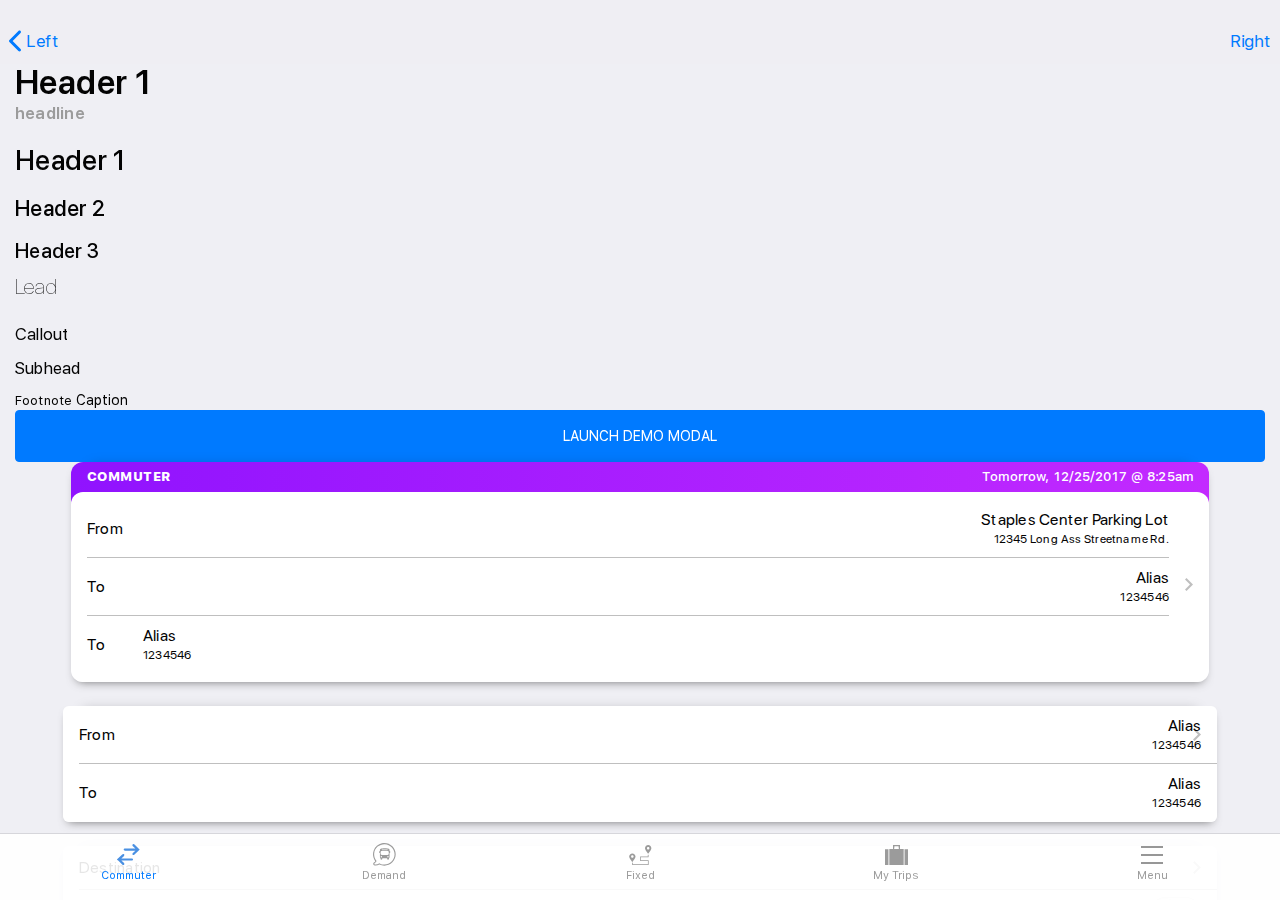
==== commit 3b7b2610: "iphoneX footer fix" ====
--- a/index.html
+++ b/index.html
@@ -9,11 +9,10 @@
         <title></title>
         <meta name="description" content="">
         <meta name='viewport' content='initial-scale=1, viewport-fit=cover, width=device-width'>
-<meta name="apple-mobile-web-app-capable" content="yes">
-<meta name="apple-mobile-web-app-status-bar-style" content="black-translucent" />
+		<meta name="apple-mobile-web-app-capable" content="yes">
+		<meta name="apple-mobile-web-app-status-bar-style" content="black-translucent" />
         <!-- Place favicon.ico and apple-touch-icon.png in the root directory -->
-
-		
+	
 		<link rel='stylesheet' href='css/normalize.min.css'>
 		<link rel='stylesheet' href='css/bootstrap-theme.css'>
 		<link rel='stylesheet' href='css/bootstrap.min.css'>
@@ -22,7 +21,7 @@
 		<script src='js/iscroll.js'></script>
 		<script src='js/iscroll-probe.js'></script>
     </head>
-    <body class="ios" onload="loaded(); mastLoaded();">
+    <body class="ios" onload="loaded();">
 		<!--[if lt IE 7]>
 		<p class="browsehappy">You are using an <strong>outdated</strong> browser. Please <a href="http://browsehappy.com/">upgrade your browser</a> to improve your experience.</p>
 		<![endif]-->
@@ -71,15 +70,13 @@
 					
 						<footnote>Footnote</footnote>
 						<caption>Caption</caption>
-						<button type="button" class="btn btn-primary btn-lg" data-toggle="modal" data-target="#myModal">
+						<button type="button" class="btn btn--primary btn--lg modal-trigger" data-toggle="modal" data-target="#myModal">
 						  Launch demo modal
 						</button>
 						
-						<button id="goToTop" class="btn btn-primary">Scroll To top</button>
 					</div>
 					
 					<div class="container">
-
 						<div class="module">
 							<div class="module__header module__header--commuter">
 								<span class="module__header--title">Commuter</span> <span class="module__header--date">Tomorrow, 12/25/2017 @ 8:25am</span>
@@ -220,7 +217,6 @@
     	<div class="modal fade" id="myModal" tabindex="-1" role="dialog" aria-labelledby="myModalLabel">
     	  <div class="modal-dialog mobile--fullscreen" role="document">
     	    <div class="modal-content">
-
     	      <header class="scroll--locked">
     	      	<nav>
     	      		<a href="#" class="left" data-dismiss="modal" aria-label="Close">Back</a>
@@ -231,111 +227,215 @@
     	      		<a href="#" class="right">Right</a>
     	      	</nav>
     	      </header>
-    	      <div class="modal-body">
-
-    	        	<div class="module module--wide">
-    	        		<div class="module__header--day">
-    	        			<div class="cell__group">
-    	        				<div class="text-group">
-    	        					<span class="text text--headline">Monday <small class="text text--caption">12/25/2017</small></span> 
-    	        				</div>
-    	        				<div class="cell__group cell__group--list">
-    	        					<span class="text text--secondary text--available">Seats Available (2)</span>
-    	        					<span class="text text--secondary text--link">Seats Available (2)</span>
-    	        				</div>
-    	        			</div>
-    	        			<div class="cell__group cell__group--options">
-    	        				
-    	        			</div>
-    	        		</div>
-    	        		<div class="module__body module__body--wide">
-    	        			<div class="cell">
-    	        				<label class="form-group--radio">
-    	        					<div class="form-control--radio">
-    	        						<input type="radio" name="monday"/>
-    	        						<span></span>
-    	        					</div>
-    	        					<div class="cell__group">
-    	        						<div class="text-group"><span class="text text__time--from">12:35am</span> <span class="text text__time--to">1:35am</span> </div>								
-    	        						<span class="text text--secondary text--available">Seats Available (2)</span>									
-    	        					</div>
-    	        				</label>
-    	        			</div>
-    	        			<div class="cell">
-    	        				<label class="form-group--radio">
-    	        					<div class="form-control--radio">
-    	        						<input type="radio" name="monday"/>
-    	        						<span></span>
-    	        					</div>
-    	        					<div class="cell__group">
-    	        						<div class="text-group"><span class="text text__time--from">12:35am</span> <span class="text text__time--to">1:35am</span> </div>								
-    	        						<span class="text text--secondary text--available">Seats Available (2)</span>									
-    	        					</div>
-    	        				</label>
-    	        			</div>
-    	        			<div class="cell">
-    	        				<label class="form-group--radio">
-    	        					<div class="form-control--radio">
-    	        						<input type="radio" name="monday"/>
-    	        						<span></span>
-    	        					</div>
-    	        					<div class="cell__group">
-    	        						<div class="text-group"><span class="text text__time--from">12:35am</span> <span class="text text__time--to">1:35am</span> </div>								
-    	        						<span class="text text--secondary text--available">Seats Available (2)</span>									
-    	        					</div>
-    	        				</label>
-    	        			</div>
-    	        			<div class="cell">
-    	        				<label class="form-group--radio">
-    	        					<div class="form-control--radio">
-    	        						<input type="radio" name="monday"/>
-    	        						<span></span>
-    	        					</div>
-    	        					<div class="cell__group">
-    	        						<div class="text-group"><span class="text text__time--from">12:35am</span> <span class="text text__time--to">1:35am</span> </div>								
-    	        						<span class="text text--secondary text--available">Seats Available (2)</span>									
-    	        					</div>
-    	        				</label>
-    	        			</div>
-    	        			<div class="cell">
-    	        				<label class="form-group--radio">
-    	        					<div class="form-control--radio">
-    	        						<input type="radio" name="monday"/>
-    	        						<span></span>
-    	        					</div>
-    	        					<div class="cell__group">
-    	        						<div class="text-group"><span class="text text__time--from">12:35am</span> <span class="text text__time--to">1:35am</span> </div>								
-    	        						<span class="text text--secondary text--available">Seats Available (2)</span>									
-    	        					</div>
-    	        				</label>
-    	        			</div>
-    	        			
-    	        		</div>
-    	        		<div class="module__footer">
-    	        			<div class="cell">
-    	        				<div class="cell__group">
-    	        					<a class="text text--caption text--warning" href="">Show More</a>
-    	        				</div>
-    	        				<div class="cell__group cell__group--align-right cell__group--list">
-    	        					<a class="text text--caption text--link" href="">Show More</a>
-    	        					<a class="text text--caption text--link" href="">Show More</a>
-    	        				</div>
-    	        			</div>
+    	      <div id="modal-scroll" class="modal-body">
+    	        	<div id="scroller">
+    	        		<div class="content">
+	    	        	<div class="module module--wide">
+	    	        		<div class="module__header--day">
+	    	        			<div class="cell__group">
+	    	        				<div class="text-group">
+	    	        					<span class="text text--headline">Monday <small class="text text--caption">12/25/2017</small></span> 
+	    	        				</div>
+	    	        				<div class="cell__group cell__group--list">
+	    	        					<span class="text text--secondary text--available">Seats Available (2)</span>
+	    	        					<span class="text text--secondary text--link">Seats Available (2)</span>
+	    	        				</div>
+	    	        			</div>
+	    	        			<div class="cell__group cell__group--options">
+	    	        				
+	    	        			</div>
+	    	        		</div>
+	    	        		<div class="module__body module__body--wide">
+	    	        			<div class="cell">
+	    	        				<label class="form-group--radio">
+	    	        					<div class="form-control--radio">
+	    	        						<input type="radio" name="monday"/>
+	    	        						<span></span>
+	    	        					</div>
+	    	        					<div class="cell__group">
+	    	        						<div class="text-group"><span class="text text__time--from">12:35am</span> <span class="text text__time--to">1:35am</span> </div>								
+	    	        						<span class="text text--secondary text--available">Seats Available (2)</span>									
+	    	        					</div>
+	    	        				</label>
+	    	        			</div>
+	    	        			<div class="cell">
+	    	        				<label class="form-group--radio">
+	    	        					<div class="form-control--radio">
+	    	        						<input type="radio" name="monday"/>
+	    	        						<span></span>
+	    	        					</div>
+	    	        					<div class="cell__group">
+	    	        						<div class="text-group"><span class="text text__time--from">12:35am</span> <span class="text text__time--to">1:35am</span> </div>								
+	    	        						<span class="text text--secondary text--available">Seats Available (2)</span>									
+	    	        					</div>
+	    	        				</label>
+	    	        			</div>
+	    	        			<div class="cell">
+	    	        				<label class="form-group--radio">
+	    	        					<div class="form-control--radio">
+	    	        						<input type="radio" name="monday"/>
+	    	        						<span></span>
+	    	        					</div>
+	    	        					<div class="cell__group">
+	    	        						<div class="text-group"><span class="text text__time--from">12:35am</span> <span class="text text__time--to">1:35am</span> </div>								
+	    	        						<span class="text text--secondary text--available">Seats Available (2)</span>									
+	    	        					</div>
+	    	        				</label>
+	    	        			</div>
+	    	        			<div class="cell">
+	    	        				<label class="form-group--radio">
+	    	        					<div class="form-control--radio">
+	    	        						<input type="radio" name="monday"/>
+	    	        						<span></span>
+	    	        					</div>
+	    	        					<div class="cell__group">
+	    	        						<div class="text-group"><span class="text text__time--from">12:35am</span> <span class="text text__time--to">1:35am</span> </div>								
+	    	        						<span class="text text--secondary text--available">Seats Available (2)</span>									
+	    	        					</div>
+	    	        				</label>
+	    	        			</div>
+	    	        			<div class="cell">
+	    	        				<label class="form-group--radio">
+	    	        					<div class="form-control--radio">
+	    	        						<input type="radio" name="monday"/>
+	    	        						<span></span>
+	    	        					</div>
+	    	        					<div class="cell__group">
+	    	        						<div class="text-group"><span class="text text__time--from">12:35am</span> <span class="text text__time--to">1:35am</span> </div>								
+	    	        						<span class="text text--secondary text--available">Seats Available (2)</span>									
+	    	        					</div>
+	    	        				</label>
+	    	        			</div>
+	    	        			
+	    	        		</div>
+	    	        		<div class="module__footer">
+	    	        			<div class="cell">
+	    	        				<div class="cell__group">
+	    	        					<a class="text text--caption text--warning" href="">Show More</a>
+	    	        				</div>
+	    	        				<div class="cell__group cell__group--align-right cell__group--list">
+	    	        					<a class="text text--caption text--link" href="">Show More</a>
+	    	        					<a class="text text--caption text--link" href="">Show More</a>
+	    	        				</div>
+	    	        			</div>
+	    	        		</div>
+	    	        	</div>
+	    	        	<div class="module module--wide module--disabled">
+	    	        		<div class="module__header--day">
+	    	        			<div class="cell__group cell__group--align-left">
+	    	        				<div class="text-group">
+	    	        					<span class="text text--headline">Monday <small class="text text--caption">12/25/2017</small></span> 
+	    	        				</div>
+	    	        			</div>
+	    	        			<div class="cell__group cell__group--options">
+	    	        				<button class="btn btn--xs btn--default btn--rounded">Show Schedule</button>
+	    	        			</div>
+	    	        		</div>
+	    	        	</div>
+						<div class="module module--wide">
+							<div class="module__header--day">
+								<div class="cell__group">
+									<div class="text-group">
+										<span class="text text--headline">Monday <small class="text text--caption">12/25/2017</small></span> 
+									</div>
+									<div class="cell__group cell__group--list">
+										<span class="text text--secondary text--available">Seats Available (2)</span>
+										<span class="text text--secondary text--link">Seats Available (2)</span>
+									</div>
+								</div>
+								<div class="cell__group cell__group--options">
+									
+								</div>
+							</div>
+							<div class="module__body module__body--wide">
+								<div class="cell">
+									<label class="form-group--radio">
+										<div class="form-control--radio">
+											<input type="radio" name="monday"/>
+											<span></span>
+										</div>
+										<div class="cell__group">
+											<div class="text-group"><span class="text text__time--from">12:35am</span> <span class="text text__time--to">1:35am</span> </div>								
+											<span class="text text--secondary text--available">Seats Available (2)</span>									
+										</div>
+									</label>
+								</div>
+								<div class="cell">
+									<label class="form-group--radio">
+										<div class="form-control--radio">
+											<input type="radio" name="monday"/>
+											<span></span>
+										</div>
+										<div class="cell__group">
+											<div class="text-group"><span class="text text__time--from">12:35am</span> <span class="text text__time--to">1:35am</span> </div>								
+											<span class="text text--secondary text--available">Seats Available (2)</span>									
+										</div>
+									</label>
+								</div>
+								<div class="cell">
+									<label class="form-group--radio">
+										<div class="form-control--radio">
+											<input type="radio" name="monday"/>
+											<span></span>
+										</div>
+										<div class="cell__group">
+											<div class="text-group"><span class="text text__time--from">12:35am</span> <span class="text text__time--to">1:35am</span> </div>								
+											<span class="text text--secondary text--available">Seats Available (2)</span>									
+										</div>
+									</label>
+								</div>
+								<div class="cell">
+									<label class="form-group--radio">
+										<div class="form-control--radio">
+											<input type="radio" name="monday"/>
+											<span></span>
+										</div>
+										<div class="cell__group">
+											<div class="text-group"><span class="text text__time--from">12:35am</span> <span class="text text__time--to">1:35am</span> </div>								
+											<span class="text text--secondary text--available">Seats Available (2)</span>									
+										</div>
+									</label>
+								</div>
+								<div class="cell">
+									<label class="form-group--radio">
+										<div class="form-control--radio">
+											<input type="radio" name="monday"/>
+											<span></span>
+										</div>
+										<div class="cell__group">
+											<div class="text-group"><span class="text text__time--from">12:35am</span> <span class="text text__time--to">1:35am</span> </div>								
+											<span class="text text--secondary text--available">Seats Available (2)</span>									
+										</div>
+									</label>
+								</div>
+								
+							</div>
+							<div class="module__footer">
+								<div class="cell">
+									<div class="cell__group">
+										<a class="text text--caption text--warning" href="">Show More</a>
+									</div>
+									<div class="cell__group cell__group--align-right cell__group--list">
+										<a class="text text--caption text--link" href="">Show More</a>
+										<a class="text text--caption text--link" href="">Show More</a>
+									</div>
+								</div>
+							</div>
+						</div>
+						<div class="module module--wide module--disabled">
+							<div class="module__header--day">
+								<div class="cell__group cell__group--align-left">
+									<div class="text-group">
+										<span class="text text--headline">Monday <small class="text text--caption">12/25/2017</small></span> 
+									</div>
+								</div>
+								<div class="cell__group cell__group--options">
+									<button class="btn btn--xs btn--default btn--rounded">Show Schedule</button>
+								</div>
+							</div>
+						</div>
     	        		</div>
     	        	</div>
-    	        	<div class="module module--wide module--disabled">
-    	        		<div class="module__header--day">
-    	        			<div class="cell__group cell__group--align-left">
-    	        				<div class="text-group">
-    	        					<span class="text text--headline">Monday <small class="text text--caption">12/25/2017</small></span> 
-    	        				</div>
-    	        			</div>
-    	        			<div class="cell__group cell__group--options">
-    	        				<button class="btn btn--xs btn--default btn--rounded">Show Schedule</button>
-    	        			</div>
-    	        		</div>
-    	        	</div>
-
     	      </div>
     	      <div class="modal-footer">
     	        <button type="button" class="btn btn--lg btn--success">Next</button>
@@ -344,12 +444,9 @@
     	  </div>
     	</div>
     	
-    	
 	    <script src="//ajax.googleapis.com/ajax/libs/jquery/1.11.0/jquery.min.js"></script>
         <script>window.jQuery || document.write('<script src="js/vendor/jquery-1.11.0.min.js"><\/script>')</script>
-
 		<script src='js/vendor/bootstrap-3.1.1.min.js'></script>
-
 		<script src='js/main.js'></script>
 	
     </body>
--- a/css/main.css
+++ b/css/main.css
@@ -1,40 +1,40 @@
-.ios {
+body {
   font-family: 'SF Pro Text';
   color: #030303;
   -webkit-font-smoothing: antialiased;
   padding: 0; }
-  .ios h1, .ios h2, .ios h3 {
+  body h1, body h2, body h3 {
     font-family: 'SF Pro Display';
     font-size: 28px;
     letter-spacing: .34px;
     word-spacing: .11px;
     font-weight: 500;
     color: #030303; }
-    .ios h1.title, .ios h2.title, .ios h3.title {
+    body h1.title, body h2.title, body h3.title {
       font-size: 34px;
       letter-spacing: .41px;
       word-spacing: .13px;
       font-weight: 600; }
-  .ios h2 {
+  body h2 {
     font-size: 22px;
     letter-spacing: .28px;
     word-spacing: .16px; }
-  .ios h3 {
+  body h3 {
     font-size: 20px;
     letter-spacing: .25px;
     word-spacing: .19px; }
-  .ios p, .ios label, .ios .text-value {
+  body p, body label, body .text-value {
     font: 17px "SF Pro Display";
     letter-spacing: .22px;
     line-height: 24px; }
-    .ios p.headline, .ios label.headline, .ios .headline.text-value {
+    body p.headline, body label.headline, body .headline.text-value {
       color: #9B9B9B;
       font-weight: 600; }
-  .ios footnote, .ios .text-sm {
+  body footnote, body .text-sm {
     font-size: 13px;
     letter-spacing: .13px;
     line-height: 14px; }
-  .ios label, .ios .text-value {
+  body label, body .text-value {
     margin-bottom: 0;
     line-height: 1; }
 
@@ -604,7 +604,8 @@
 .btn {
   padding: 15px 16px;
   text-transform: uppercase;
-  transition: all .22s; }
+  transition: all .22s;
+  width: 100%; }
   .btn:focus {
     outline: none; }
   .btn--xs {
@@ -613,9 +614,9 @@
   .btn--rounded {
     border-radius: 10.5px; }
   .btn--primary {
-    background: transparent;
+    background: #007AFF;
     border: 1px solid #007AFF;
-    color: #9B9B9B; }
+    color: #ffffff; }
   .btn--default {
     background: transparent;
     border: 1px solid rgba(0, 0, 0, 0.1);
@@ -628,74 +629,73 @@
     border: 1px solid #60AD06;
     color: #9B9B9B; }
 
-.ios .modal-backdrop.fade.in, .ios .modal-backdrop {
-  display: none !important; }
-
-.fade, .fade.in {
-  opacity: 1 !important; }
-
-.modal.fade .modal-dialog {
-  -webkit-transform: translate(0, 200%) !important;
-  -ms-transform: translate(0, 200%) !important;
-  transform: translate(0, 200%) !important;
-  transition: transform 0.6s ease-in-out, opacity 0s sease-in-out !important;
-  opacity: 1; }
-
-.modal.in .modal-dialog {
-  -webkit-transform: translate(0, 0) !important;
-  -ms-transform: translate(0, 0) !important;
-  transform: translate(0, 0) !important;
-  transition: transform 0.6s ease-in-out, opacity 0s ease-in-out !important;
-  opacity: 1 !important; }
-
-.modal {
-  overflow-y: none !important;
-  overflow: hidden !important; }
-  .modal .mobile--fullscreen {
-    margin: 0;
-    height: auto;
-    position: absolute;
-    width: 100%;
-    bottom: 0;
-    top: 0;
-    background: #fff; }
-
-.mobile--fullscreen {
-  transition: transform 0.6s ease-in-out, opacity 0.6s 0.6s ease-in-out !important; }
-  .mobile--fullscreen .modal-dialog {
-    width: 100% !important;
-    margin: 0;
-    top: 0;
-    box-shadow: none; }
-  .mobile--fullscreen .modal-body {
-    max-height: 100vh;
-    width: 100%;
-    overflow-y: auto;
-    position: absolute;
-    top: 0px;
-    bottom: 0px;
-    padding: 64px 16px; }
-  .mobile--fullscreen .modal-content {
-    padding: 0;
-    width: 100% !important;
-    border: none;
-    border-radius: 0;
-    box-shadow: none;
-    height: 100%; }
-  .mobile--fullscreen .modal-footer {
-    bottom: 0;
-    position: absolute;
-    width: 100%;
-    height: 64px;
-    padding: 0;
-    margin-top: 0;
-    display: flex;
-    z-index: 100;
-    background: rgba(255, 255, 255, 0.54);
-    -webkit-backdrop-filter: blur(20px); }
-    .mobile--fullscreen .modal-footer .btn {
+@media only screen and (max-width: 993px) {
+  .ios .modal-backdrop.fade.in, .ios .modal-backdrop {
+    display: none !important; }
+  .fade, .fade.in {
+    opacity: 1 !important; }
+  .modal.fade .modal-dialog {
+    -webkit-transform: translate3d(0, 100%, 0) !important;
+    -ms-transform: translate3d(0, 100%, 0) !important;
+    transform: translate3d(0, 100%, 0) !important;
+    transition: transform 0.4s ease-in-out, opacity 0s sease-in-out !important;
+    opacity: 1; }
+  .modal.in .modal-dialog {
+    -webkit-transform: translate3d(0, 0, 0) !important;
+    -ms-transform: translate3d(0, 0, 0) !important;
+    transform: translate(0, 0, 0) !important;
+    transition: transform 0.4s ease-in-out, opacity 0s ease-in-out !important;
+    opacity: 1 !important; }
+  .modal {
+    overflow-y: none !important;
+    overflow: hidden !important; }
+    .modal .mobile--fullscreen {
+      margin: 0;
+      height: auto;
+      position: absolute;
       width: 100%;
-      margin: 8px; }
+      bottom: 0;
+      top: 0;
+      background: #fff; }
+  .mobile--fullscreen {
+    transition: transform 0.4s ease-in-out !important; }
+    .mobile--fullscreen .modal-dialog {
+      width: 100% !important;
+      margin: 0;
+      top: 0;
+      box-shadow: none; }
+    .mobile--fullscreen .modal-body {
+      max-height: 100vh;
+      width: 100%;
+      overflow-y: auto;
+      position: absolute;
+      top: 0px;
+      bottom: 0px;
+      padding: 0;
+      -webkit-overflow-scrolling: touch; }
+      .mobile--fullscreen .modal-body .content {
+        padding: 80px 16px 8px; }
+    .mobile--fullscreen .modal-content {
+      padding: 0;
+      width: 100% !important;
+      border: none;
+      border-radius: 0;
+      box-shadow: none;
+      height: 100vh; }
+    .mobile--fullscreen .modal-footer {
+      bottom: 0;
+      position: fixed;
+      width: 100%;
+      height: 64px;
+      padding: 0;
+      margin-top: 0;
+      display: flex;
+      z-index: 100;
+      background: rgba(255, 255, 255, 0.54);
+      -webkit-backdrop-filter: blur(20px); }
+      .mobile--fullscreen .modal-footer .btn {
+        width: 100%;
+        margin: 8px; } }
 
 .mast__map {
   padding-bottom: 24px;
@@ -1008,11 +1008,14 @@
 
 footer {
   display: flex;
-  position: fixed;
+  position: absolute;
   width: 100%;
   bottom: 0px;
   background-color: rgba(255, 255, 255, 0.9);
   -webkit-backdrop-filter: blur(10px);
+  padding-bottom: env(safe-area-inset-bottom);
+  padding-left: env(safe-area-inset-left);
+  padding-right: env(safe-area-inset-right);
   z-index: 100;
   box-shadow: 0px -1px 0px rgba(0, 0, 0, 0.1); }
   footer nav {
@@ -1216,20 +1219,20 @@
 body, html {
   background: #EFEFF4;
   -webkit-font-smoothing: subpixel-antialiased;
-  min-height: 100vh; }
+  min-height: 480px; }
 
 nav {
   width: 100%; }
 
 .header-group {
   margin-bottom: 16px; }
-  .header-group h1, .header-group .ios h2, .ios .header-group h2, .header-group .ios h3, .ios .header-group h3 {
+  .header-group h1, .header-group body h2, body .header-group h2, .header-group body h3, body .header-group h3 {
     margin: 0; }
 
 body .container {
   padding: 0 16px; }
 
-#wrapper {
+#wrapper, #modal-scroll {
   position: absolute;
   z-index: 1;
   top: 0;
@@ -1264,7 +1267,8 @@
 .content {
   margin-top: env(safe-area-inset-top);
   padding-left: env(safe-area-inset-left);
-  padding-right: env(safe-area-inset-left); }
+  padding-right: env(safe-area-inset-left);
+  padding-bottom: 64px; }
 
 .iScrollVerticalScrollbar {
   position: absolute;
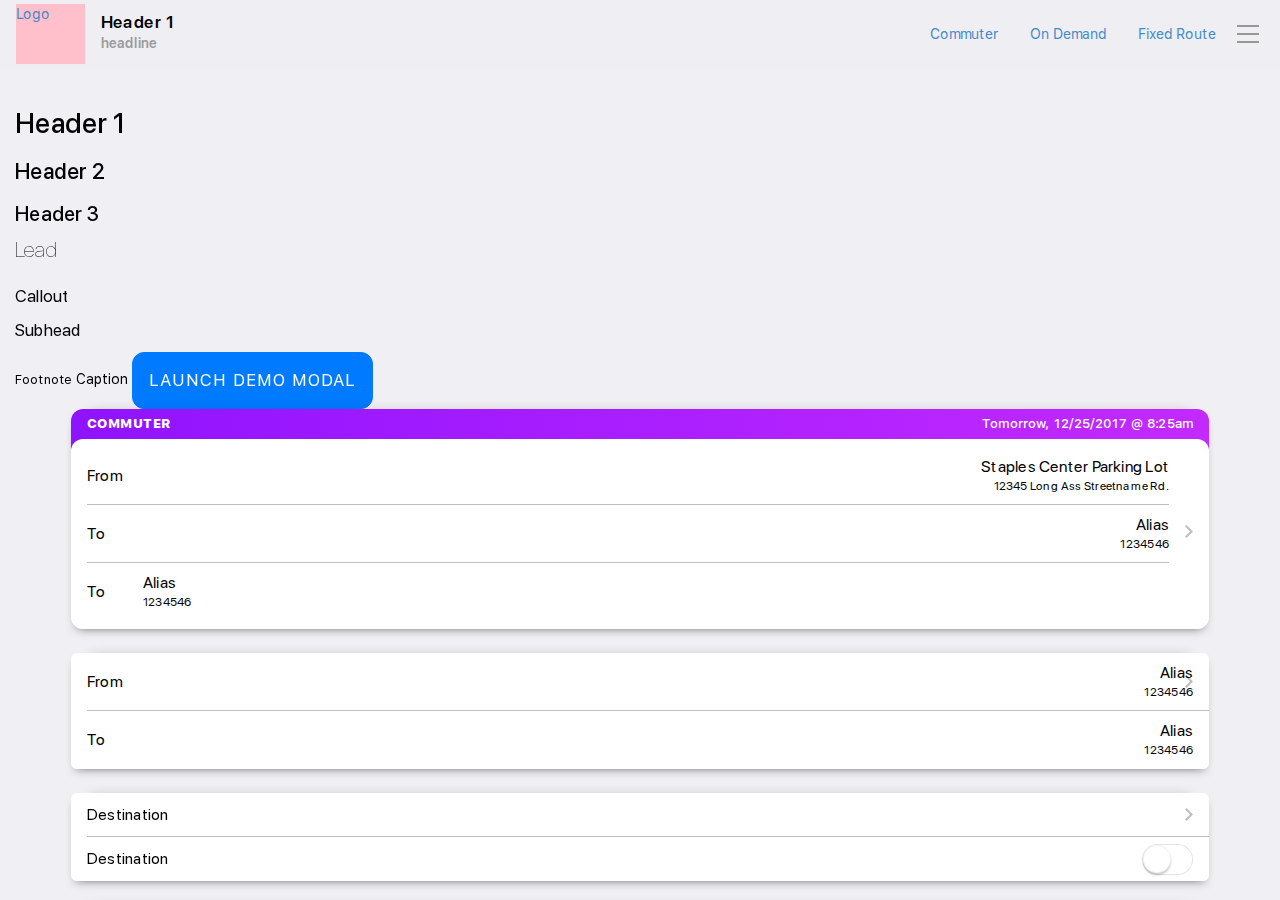
==== commit 8988bbed: "intergration for bootstrap 4" ====
--- a/index.html
+++ b/index.html
@@ -1,9 +1,10 @@
 <!DOCTYPE html>
-<!--[if lt IE 7]>      <html class="no-js lt-ie9 lt-ie8 lt-ie7"> <![endif]-->
-<!--[if IE 7]>         <html class="no-js lt-ie9 lt-ie8"> <![endif]-->
-<!--[if IE 8]>         <html class="no-js lt-ie9"> <![endif]-->
-<!--[if gt IE 8]><!--> <html class="no-js"> <!--<![endif]-->
+<!--[if lt IE 7]>      <html class="no-js lt-ie9 lt-ie8 lt-ie7" lang="en"> <![endif]-->
+<!--[if IE 7]>         <html class="no-js lt-ie9 lt-ie8" lang="en"> <![endif]-->
+<!--[if IE 8]>         <html class="no-js lt-ie9" lang="en"> <![endif]-->
+<!--[if gt IE 8]><!--> <html class="no-js" lang="en"> <!--<![endif]-->  
     <head>
+        
         <meta charset="utf-8">
         <meta http-equiv="X-UA-Compatible" content="IE=edge,chrome=1">
         <title></title>
@@ -22,10 +23,7 @@
 		<script src='js/iscroll-probe.js'></script>
     </head>
     <body class="ios" onload="loaded();">
-		<!--[if lt IE 7]>
-		<p class="browsehappy">You are using an <strong>outdated</strong> browser. Please <a href="http://browsehappy.com/">upgrade your browser</a> to improve your experience.</p>
-		<![endif]-->
-		<header>
+		<header class="header__mobile hidden-md hidden-lg">
 			<nav>
 				<a href="#" class="left">Left</a>
 				<div class="header-group-stuck">
@@ -36,12 +34,29 @@
 			</nav>
 		</header>
 		
+		<header class="header__desktop hidden-sm hidden-xs">
+			<div class="header__branding">
+				<a class="header__logo" href="#">Logo</a>
+				<div class="header-group">
+					<h1 class="title">Header 1</h1>
+					<p class="headline">headline</p>
+				</div>
+			</div>
+			<nav>
+				<a href="#">Commuter</a>
+				<a href="#">On Demand</a>
+				<a href="#">Fixed Route</a>
+				<a href="#" class="menu">Menu</a>		
+				</div>
+			</nav>
+		</header>
+		
 		<div id="wrapper">
 			<div class="scroller">
 				<div class="header__placeholder"></div>	
 				<div class="content">
 					<div class="container-fluid">
-						<div class="header-group">
+						<div class="header-group hidden-md hidden-lg">
 							<h1 class="title">Header 1</h1>
 							<p class="headline">headline</p>
 						</div>
@@ -176,7 +191,7 @@
 				<div class="footer__placeholder"></div>	
 			</div>
     	</div>
-    	<footer class="footer-nav">
+    	<footer class="footer-nav hidden-md hidden-lg" >
     		<nav>
     			<div class="commuter active">
     				<a class="menu-trigger">
@@ -214,7 +229,27 @@
     	<!-- Button trigger modal -->
 
     	<!-- Modal -->
-    	<div class="modal fade" id="myModal" tabindex="-1" role="dialog" aria-labelledby="myModalLabel">
+    	<div id="myModal" class="modal fade" tabindex="-1" role="dialog">
+    	  <div class="modal-dialog" role="document">
+    	    <div class="modal-content">
+    	      <div class="modal-header">
+    	        <h5 class="modal-title">Modal title</h5>
+    	        <button type="button" class="close" data-dismiss="modal" aria-label="Close">
+    	          <span aria-hidden="true">&times;</span>
+    	        </button>
+    	      </div>
+    	      <div class="modal-body">
+    	        <p>Modal body text goes here.</p>
+    	      </div>
+    	      <div class="modal-footer">
+    	        <button type="button" class="btn btn-primary">Save changes</button>
+    	        <button type="button" class="btn btn-secondary" data-dismiss="modal">Close</button>
+    	      </div>
+    	    </div>
+    	  </div>
+    	</div>
+    	
+   <!-- 	<div class="modal" tabindex="-1" role="dialog" aria-labelledby="myModalLabel">
     	  <div class="modal-dialog mobile--fullscreen" role="document">
     	    <div class="modal-content">
     	      <header class="scroll--locked">
@@ -442,7 +477,7 @@
     	      </div>
     	    </div>
     	  </div>
-    	</div>
+    	</div>-->
     	
 	    <script src="//ajax.googleapis.com/ajax/libs/jquery/1.11.0/jquery.min.js"></script>
         <script>window.jQuery || document.write('<script src="js/vendor/jquery-1.11.0.min.js"><\/script>')</script>
--- a/css/main.css
+++ b/css/main.css
@@ -1,7 +1,7 @@
 body {
   font-family: 'SF Pro Text';
   color: #030303;
-  -webkit-font-smoothing: antialiased;
+  -webkit-font-smoothing: subpixel-antialiased;
   padding: 0; }
   body h1, body h2, body h3 {
     font-family: 'SF Pro Display';
@@ -29,7 +29,8 @@
     line-height: 24px; }
     body p.headline, body label.headline, body .headline.text-value {
       color: #9B9B9B;
-      font-weight: 600; }
+      font-weight: 600;
+      margin-top: 0; }
   body footnote, body .text-sm {
     font-size: 13px;
     letter-spacing: .13px;
@@ -76,6 +77,8 @@
     font-size: 12px; }
   .text--available {
     color: #60AD06; }
+  .text--na {
+    color: rgba(0, 0, 0, 0.1); }
   .text--link {
     color: #007AFF; }
   .text--warning {
@@ -546,15 +549,28 @@
     width: 100%;
     padding-left: 16px;
     font: 17px "SF Pro Display";
-    text-align: right;
     padding: 0 16px 0 16px;
     background: url(../images/glyph/glyph-carot.svg) no-repeat center right transparent;
     border: none;
-    -webkit-appearance: none;
-    transition: background .3s ease-in-out; }
+    transition: background .3s ease-in-out;
+    text-indent: 2px;
+    text-decoration: none; }
     .form-control--input input:focus, .form-control--input select:focus {
       outline: none;
       background: url(../images/glyph/glyph-carot.svg) no-repeat 110% center transparent; }
+  .form-control--input input[type=date] {
+    text-align: right;
+    display: flex;
+    position: relative; }
+    .form-control--input input[type=date]::-webkit-inner-spin-button {
+      background: red;
+      display: none; }
+    .form-control--input input[type=date]::-webkit-calendar-picker-indicator {
+      display: none; }
+    .form-control--input input[type=date]:focus::-webkit-clear-button {
+      display: block; }
+    .form-control--input input[type=date]::-webkit-clear-button {
+      display: none; }
 
 .form-group--toggle {
   display: flex;
@@ -605,12 +621,18 @@
   padding: 15px 16px;
   text-transform: uppercase;
   transition: all .22s;
-  width: 100%; }
+  font-size: 17px;
+  letter-spacing: 1px;
+  font-weight: normal;
+  border-radius: 12px; }
   .btn:focus {
-    outline: none; }
+    outline: none !important; }
   .btn--xs {
     padding: 4px 8px;
     font-size: 11px; }
+  .btn--block {
+    width: 100%;
+    padding: 15px 16px; }
   .btn--rounded {
     border-radius: 10.5px; }
   .btn--primary {
@@ -625,77 +647,106 @@
       background: rgba(0, 0, 0, 0.1);
       outline: none; }
   .btn--book {
-    background: transparent;
+    background: #60AD06;
     border: 1px solid #60AD06;
-    color: #9B9B9B; }
+    color: #ffffff !important;
+    border-radius: 8px !important; }
+    .btn--book:active {
+      background: #539707;
+      color: #ffffff;
+      outline: none; }
 
 @media only screen and (max-width: 993px) {
-  .ios .modal-backdrop.fade.in, .ios .modal-backdrop {
-    display: none !important; }
-  .fade, .fade.in {
-    opacity: 1 !important; }
-  .modal.fade .modal-dialog {
-    -webkit-transform: translate3d(0, 100%, 0) !important;
-    -ms-transform: translate3d(0, 100%, 0) !important;
-    transform: translate3d(0, 100%, 0) !important;
-    transition: transform 0.4s ease-in-out, opacity 0s sease-in-out !important;
-    opacity: 1; }
-  .modal.in .modal-dialog {
-    -webkit-transform: translate3d(0, 0, 0) !important;
-    -ms-transform: translate3d(0, 0, 0) !important;
-    transform: translate(0, 0, 0) !important;
-    transition: transform 0.4s ease-in-out, opacity 0s ease-in-out !important;
-    opacity: 1 !important; }
-  .modal {
-    overflow-y: none !important;
-    overflow: hidden !important; }
-    .modal .mobile--fullscreen {
-      margin: 0;
-      height: auto;
-      position: absolute;
-      width: 100%;
-      bottom: 0;
-      top: 0;
-      background: #fff; }
-  .mobile--fullscreen {
-    transition: transform 0.4s ease-in-out !important; }
-    .mobile--fullscreen .modal-dialog {
-      width: 100% !important;
-      margin: 0;
-      top: 0;
-      box-shadow: none; }
-    .mobile--fullscreen .modal-body {
-      max-height: 100vh;
-      width: 100%;
-      overflow-y: auto;
-      position: absolute;
-      top: 0px;
-      bottom: 0px;
-      padding: 0;
-      -webkit-overflow-scrolling: touch; }
-      .mobile--fullscreen .modal-body .content {
-        padding: 80px 16px 8px; }
-    .mobile--fullscreen .modal-content {
-      padding: 0;
-      width: 100% !important;
-      border: none;
-      border-radius: 0;
-      box-shadow: none;
-      height: 100vh; }
-    .mobile--fullscreen .modal-footer {
-      bottom: 0;
-      position: fixed;
-      width: 100%;
-      height: 64px;
-      padding: 0;
-      margin-top: 0;
-      display: flex;
-      z-index: 100;
-      background: rgba(255, 255, 255, 0.54);
-      -webkit-backdrop-filter: blur(20px); }
-      .mobile--fullscreen .modal-footer .btn {
-        width: 100%;
-        margin: 8px; } }
+  /*	
+	.ios .modal-backdrop.fade.in, .ios .modal-backdrop{
+		display: none!important;
+	}
+	
+	.fade, .fade.in {
+		opacity: 1!important;
+	}
+	
+	.modal.fade .modal-dialog {
+		-webkit-transform: translate3d(0, 100%,0)!important;
+		-ms-transform: translate3d(0, 100%,0)!important;
+		transform: translate3d(0, 100%,0)!important;
+		transition: transform .4s ease-in-out, opacity 0s sease-in-out!important;
+		opacity: 1;
+	}
+	.modal.in .modal-dialog {
+		-webkit-transform: translate3d(0, 0, 0)!important;
+		-ms-transform: translate3d(0, 0, 0)!important;
+		transform: translate(0, 0, 0)!important;
+		transition: transform .4s ease-in-out, opacity 0s ease-in-out!important;
+		opacity: 1!important;
+	}
+	
+	.modal{
+		overflow-y: none!important;
+		overflow: hidden!important;
+		.mobile--fullscreen {
+			margin: 0;
+			height: auto;
+			position: absolute;
+			width: 100%;
+			bottom: 0;
+			top: 0;
+			background: #fff;
+		}
+	}
+	
+	.mobile--fullscreen {
+	transition: transform .4s ease-in-out!important;
+		.modal {
+			&-dialog {
+				width: 100%!important;
+				margin: 0;
+				top: 0;
+				box-shadow: none;
+				
+			}
+			
+			&-body {
+			max-height: 100vh;
+			width: 100%;
+			overflow-y: auto;
+			position: absolute;
+			top: 0px;
+			bottom: 0px;
+			padding: 0;
+			-webkit-overflow-scrolling: touch;
+				.content {
+					padding: 64px 16px 8px;	
+				}
+			}
+			&-content {
+			padding: 0;
+			width: 100%!important;
+			border: none;
+			border-radius: 0;
+			box-shadow: none;
+			height: 100vh;
+			}
+			&-footer {
+				bottom: 0;
+				position: fixed;
+				width: 100%;
+				height: 64px;
+				padding:0;
+				margin-top: 0;
+				display: flex;
+				z-index: 100;
+				background: rgba(255,255,255,.54);
+				-webkit-backdrop-filter:blur(20px);
+				padding-bottom: env(safe-area-inset-bottom);
+				
+				.btn {
+					width: 100%;
+					margin: 8px;
+				}
+			}
+		}
+	}*/ }
 
 .mast__map {
   padding-bottom: 24px;
@@ -720,7 +771,8 @@
 
 @media only screen and (min-width: 993px) {
   .mast__map {
-    height: calc(90vh - 210px); }
+    padding-bottom: 0px;
+    margin-bottom: 24px; }
     .mast__map:after {
       display: none; }
     .mast__map #map {
@@ -813,13 +865,19 @@
   margin: 0 0 24px;
   position: relative;
   z-index: 2; }
+  .module__divider h4 {
+    font-size: 13px;
+    color: #6D6D72;
+    letter-spacing: 1px;
+    text-transform: uppercase;
+    font-weight: normal; }
   .module--disabled .module__header--day {
     background-color: #EFEFF4;
     border: 0.5px solid rgba(0, 0, 0, 0.25);
     display: flex;
     justify-content: space-between; }
   .module--wide, .module--full {
-    margin: 0 -8px 24px;
+    margin: 0 0px 24px;
     border-radius: 6px; }
   .module__header {
     display: flex;
@@ -898,6 +956,10 @@
     background: #ffffff; }
     .module--full.module--mast {
       border-top: none; }
+  .module--wide {
+    margin: 0 -8px 24px;
+    border-radius: 0;
+    padding: 0; }
   .module__body--full {
     background-color: #ffffff;
     border-radius: 12px;
@@ -906,7 +968,55 @@
     border-radius: 0;
     padding: 0; } }
 
-header {
+.header__desktop {
+  transition: all .6s;
+  position: fixed;
+  right: 0;
+  left: 0;
+  top: 0;
+  z-index: 10;
+  display: flex;
+  align-items: center;
+  background: #efeef3;
+  border-bottom: 0.5px solid transparent;
+  -webkit-backdrop-filter: blur(20px);
+  padding: 4px 16px; }
+  .header__desktop nav {
+    display: flex;
+    justify-content: flex-end;
+    align-items: center;
+    margin-bottom: 0px;
+    z-index: 100; }
+    .header__desktop nav a {
+      padding: 16px; }
+  .header__desktop .header-group {
+    width: 100%;
+    margin-bottom: 0; }
+    .header__desktop .header-group .title {
+      font-size: 17px; }
+    .header__desktop .header-group .headline {
+      margin-bottom: 0;
+      font-size: 14px; }
+  .header__desktop .header__branding {
+    display: flex;
+    align-items: center; }
+  .header__desktop .header__logo {
+    width: 120px;
+    height: 60px;
+    background: pink;
+    display: block;
+    margin-right: 16px; }
+  .header__desktop nav a.menu {
+    background: url(../images/nav/tab-5-inactive.svg) no-repeat center;
+    text-indent: -10000px; }
+
+.scrolled .header__desktop {
+  background: rgba(255, 255, 255, 0.84);
+  transition: background .65s, opacity .65s, -webkit-backdrop-filter 0s;
+  border-bottom: 0.5px solid rgba(0, 0, 0, 0.12);
+  -webkit-backdrop-filter: blur(10px); }
+
+.header__mobile {
   transition: all .6s;
   position: fixed;
   right: 0;
@@ -920,7 +1030,7 @@
   border-bottom: 0.5px solid transparent;
   -webkit-backdrop-filter: blur(20px);
   padding-top: env(safe-area-inset-top); }
-  header:before {
+  .header__mobile:before {
     content: '';
     height: env(safe-area-inset-top);
     top: 0;
@@ -928,8 +1038,7 @@
     background: rgba(0, 121, 255, 0.58);
     position: fixed;
     width: 100%; }
-  header nav {
-    font-family: "SF Pro Text";
+  .header__mobile nav {
     padding-top: 16px;
     padding-top: -safe-area-inset-top;
     display: flex;
@@ -937,28 +1046,28 @@
     align-items: center;
     margin-bottom: 0px;
     z-index: 100; }
-    header nav a {
+    .header__mobile nav a {
       color: #007AFF;
       font-size: 17px;
       height: 44px;
       align-items: center;
       display: flex; }
-      header nav a.left {
+      .header__mobile nav a.left {
         background: url(../images/nav/glyph-header-right.svg) no-repeat 9px center;
         padding-left: 26px;
         padding-right: 15px; }
-      header nav a.right {
+      .header__mobile nav a.right {
         padding-right: 9px;
         padding-left: 15px; }
-  header .header-group-stuck {
+  .header__mobile .header-group-stuck {
     opacity: 0;
     transition: background .2s, opacity .2s, border-bottom .2s, -webkit-backdrop-filter .2s;
     text-align: center;
     align-self: center; }
-    header .header-group-stuck .title {
+    .header__mobile .header-group-stuck .title {
       font-size: 17px;
       color: #4A4A4A; }
-    header .header-group-stuck .headline {
+    .header__mobile .header-group-stuck .headline {
       margin-bottom: 0;
       font-size: 13px;
       color: #4A4A4A;
@@ -966,25 +1075,24 @@
       letter-spacing: 1px;
       line-height: 15px;
       padding-bottom: 5px; }
-  header .header-group-stuck {
+  .header__mobile .header-group-stuck {
     align-self: flex-end;
     opacity: 0; }
-    header .header-group-stuck .title {
+    .header__mobile .header-group-stuck .title {
       font-size: 17px;
       margin: 0; }
-    header .header-group-stuck .headline {
+    .header__mobile .header-group-stuck .headline {
       font-size: 12px; }
 
-.scrolled header {
+.scrolled .header__mobile {
   transition: background .65s, opacity .65s, -webkit-backdrop-filter 0s;
-  background: rgba(255, 255, 255, 0.54);
+  background: rgba(255, 255, 255, 0.9);
   border-bottom: 0.5px solid rgba(0, 0, 0, 0.12); }
-  .scrolled header .header-group-stuck {
+  .scrolled .header__mobile .header-group-stuck {
     opacity: 1; }
-
-.scrolled .header-group {
-  opacity: 0;
-  transition: all 1s; }
+  .scrolled .header__mobile .header-group {
+    opacity: 0;
+    transition: all 1s; }
 
 .scroll--locked {
   background: rgba(255, 255, 255, 0.54); }
@@ -1008,7 +1116,7 @@
 
 footer {
   display: flex;
-  position: absolute;
+  position: fixed;
   width: 100%;
   bottom: 0px;
   background-color: rgba(255, 255, 255, 0.9);
@@ -1218,8 +1326,7 @@
 
 body, html {
   background: #EFEFF4;
-  -webkit-font-smoothing: subpixel-antialiased;
-  min-height: 480px; }
+  -webkit-font-smoothing: subpixel-antialiased; }
 
 nav {
   width: 100%; }
@@ -1233,7 +1340,7 @@
   padding: 0 16px; }
 
 #wrapper, #modal-scroll {
-  position: absolute;
+  position: relative;
   z-index: 1;
   top: 0;
   bottom: 0;
@@ -1290,9 +1397,6 @@
   width: 4px;
   border-radius: 30px; }
 
-@media only screen and (max-width: 993px) {
-  .container-fluid {
-    position: relative;
-    padding: 0 !important; }
-  .col-sm-12 {
-    padding: 0 !important; } }
+@media only screen and (min-width: 993px) {
+  .content {
+    margin-top: 24px; } }
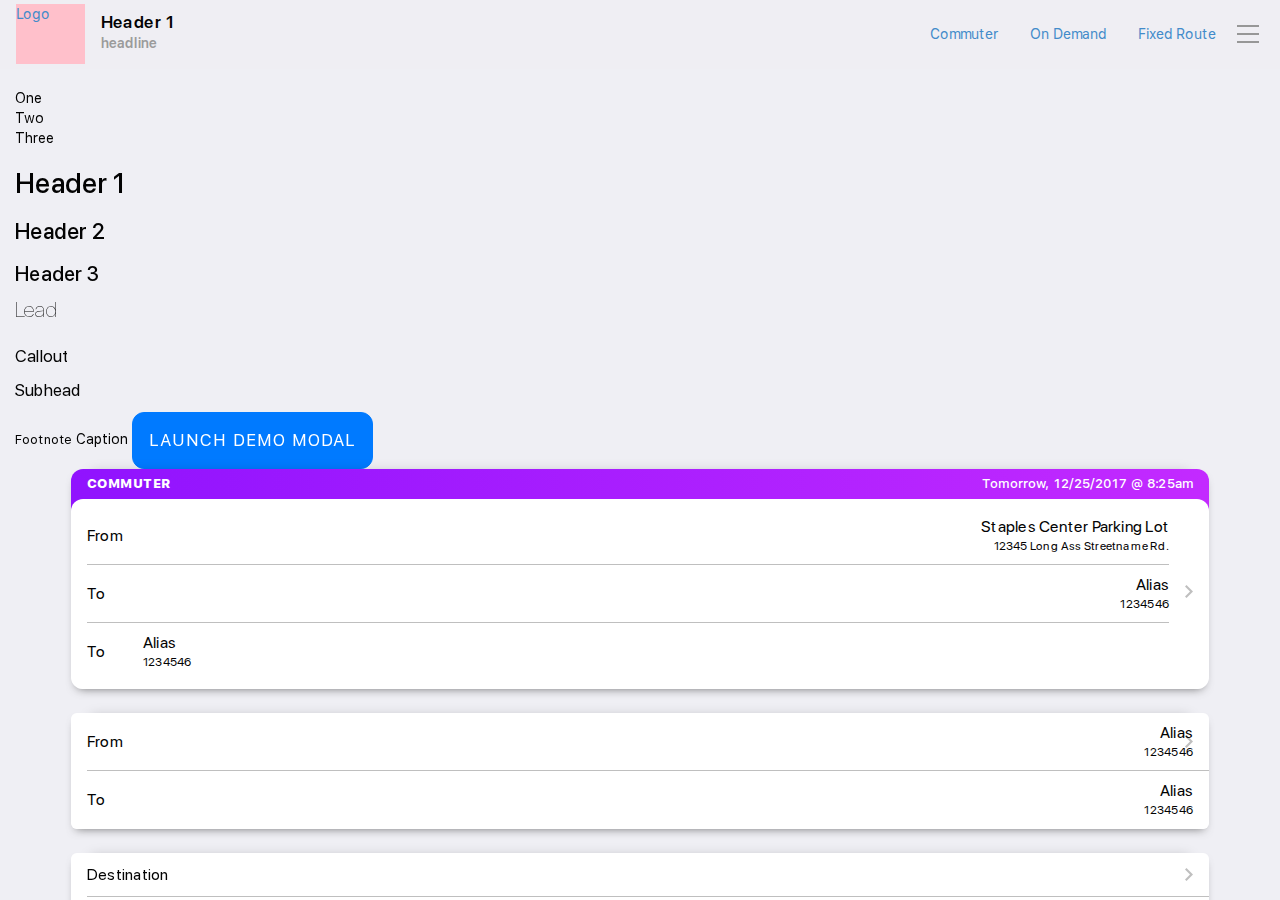
==== commit c96a2a24: "Reservations markup change" ====
--- a/index.html
+++ b/index.html
@@ -175,7 +175,7 @@
 								<div class="cell cell--form-group">
 									<label class="form-control--input">
 										<span class="text text--primary">Destination</span> 
-										<select>
+										<select dir="rtl">
 											<option>--</option>
 											<option>One</option>
 											<option>Two</option>
--- a/css/main.css
+++ b/css/main.css
@@ -554,6 +554,8 @@
     border: none;
     transition: background .3s ease-in-out;
     text-indent: 2px;
+    appearance: none;
+    -webkit-appearance: none;
     text-decoration: none; }
     .form-control--input input:focus, .form-control--input select:focus {
       outline: none;
@@ -1176,69 +1178,112 @@
     footer nav .menu.active .tab-icon {
       background: url(../images/nav/tab-5-active.svg) no-repeat center; }
 
-.carousel .carousel-scroll {
-  width: calc(75vw * 3);
-  display: flex;
-  overflow: hidden;
+/*.cal__wrapper {
+	position: absolute;
+	height: 300px;
+	top: 0;
+	.carousel-scroll {
+			width: calc(75vw * 3);
+			display: flex;
+			overflow: hidden;
+			z-index: 100;
+			position: absolute;
+			justify-content: center;
+			overflow: hidden;
+			flex-shrink: 0;
+			top: 84px;
+			.item{
+				min-width: 75vw;
+				height: 244px;
+				display: block;
+				padding: 16px 24px;
+				float:left;
+				
+				.box1 {
+					/* Rectangle 15: *!/
+					background-image: linear-gradient(-168deg, #4A90E2 0%, #7BB8FF 100%);
+					box-shadow: 0 -16px 24px -20px rgba(0,0,0,0.25), 0 10px 20px -10px rgba(74,74,74,0.74);
+					border-radius: 12px;
+					box-shadow: 0 -16px 24px -20px rgba(0, 0, 0, 0.25), 0px 10px 20px -10px rgba(0, 0, 0, 0.5);
+					height: 100%;
+					border-radius: 12px;
+				}
+				.box2 {
+						/* Rectangle 15: *!/
+						background-image: linear-gradient(-180deg, #FAD961 0%, #F76B1C 100%);
+						box-shadow: 0 -16px 24px -20px rgba(0, 0, 0, 0.25), 0px 10px 20px -10px rgba(0, 0, 0, 0.5);
+						border-radius: 12px;
+						height: 100%;
+						
+				}
+				.box3 {
+					height: 100%;
+					border-radius: 12px;
+					box-shadow: 0 -16px 24px -20px rgba(0, 0, 0, 0.25), 0px 10px 20px -10px rgba(0, 0, 0, 0.5);
+					/* Rectangle 15: *!/
+					background-image: linear-gradient(-179deg, #3023AE 0%, #C86DD7 100%);
+	
+				}	
+			}
+		}
+}
+
+#mast {
+	position: relative;
+	margin: 0 -16px;
+	height: 244px;
+	position: relative;
+	display: none;
+}
+
+#mast-wrapper {
+	position: absolute;
+	z-index: 1;
+	left: 0;
+	right: 0;
+	width: 100%;
+	background: #EFEFF4;
+	overflow: hidden;
+	z-index: 0;
+	height: 300px;
+
+}
+*/
+.cal__placeholder {
+  height: 120px; }
+
+.owl-stage {
+  background: rgba(255, 255, 255, 0.54);
+  border-bottom: 0.5px solid transparent;
+  -webkit-backdrop-filter: blur(20px); }
+
+.owl-next {
+  position: absolute;
+  right: 0;
+  top: 0;
+  height: 100%;
+  background: url(../images/glyph/glyph-carot.svg) no-repeat center center; }
+
+.owl-prev {
+  position: absolute;
+  left: 0;
+  height: 100%;
+  top: 0;
+  background: url(../images/glyph/glyph-carot.svg) no-repeat center center;
+  transform: rotateZ(180deg); }
+
+.cal {
+  position: absolute;
+  top: 63px;
   z-index: 100;
-  position: absolute;
-  justify-content: center;
-  overflow: hidden;
-  flex-shrink: 0; }
-  .carousel .carousel-scroll .item {
-    min-width: 75vw;
-    height: 244px;
-    display: block;
-    padding: 16px 24px;
-    float: left; }
-    .carousel .carousel-scroll .item .box1 {
-      /* Rectangle 15: */
-      background-image: linear-gradient(-168deg, #4A90E2 0%, #7BB8FF 100%);
-      box-shadow: 0 -16px 24px -20px rgba(0, 0, 0, 0.25), 0 10px 20px -10px rgba(74, 74, 74, 0.74);
-      border-radius: 12px;
-      box-shadow: 0 -16px 24px -20px rgba(0, 0, 0, 0.25), 0px 10px 20px -10px rgba(0, 0, 0, 0.5);
-      height: 100%;
-      border-radius: 12px; }
-    .carousel .carousel-scroll .item .box2 {
-      /* Rectangle 15: */
-      background-image: linear-gradient(-180deg, #FAD961 0%, #F76B1C 100%);
-      box-shadow: 0 -16px 24px -20px rgba(0, 0, 0, 0.25), 0px 10px 20px -10px rgba(0, 0, 0, 0.5);
-      border-radius: 12px;
-      height: 100%; }
-    .carousel .carousel-scroll .item .box3 {
-      height: 100%;
-      border-radius: 12px;
-      box-shadow: 0 -16px 24px -20px rgba(0, 0, 0, 0.25), 0px 10px 20px -10px rgba(0, 0, 0, 0.5);
-      /* Rectangle 15: */
-      background-image: linear-gradient(-179deg, #3023AE 0%, #C86DD7 100%); }
-
-#mast {
-  position: relative;
-  margin: 0 -16px;
-  height: 244px;
-  position: relative;
-  display: none; }
-
-#mast-wrapper {
-  position: absolute;
-  z-index: 1;
-  left: 0;
-  right: 0;
-  width: 100%;
-  background: #EFEFF4;
-  overflow: hidden;
-  z-index: 0;
-  height: 300px; }
-
-.cal {
-  position: relative; }
+  height: 68px;
+  max-width: 100vw; }
   .cal__wrapper {
     margin: 0 0 16px;
     padding-bottom: 1px;
     border-bottom: 1px solid rgba(0, 0, 0, 0.1);
     border-top: 1px solid rgba(0, 0, 0, 0.1);
-    background: rgba(255, 255, 255, 0.54);
-    position: relative; }
+    background: rgba(255, 255, 255, 0.54); }
     .cal__wrapper:after {
       clear: both;
       content: '';
@@ -1294,6 +1339,7 @@
 .indicator__carot, .indicator__carot--left, .indicator__carot--right {
   position: absolute;
   height: 100%;
+  top: 0;
   background: url(../images/glyph/glyph-carot.svg) no-repeat center center;
   text-indent: -10000px;
   display: block;
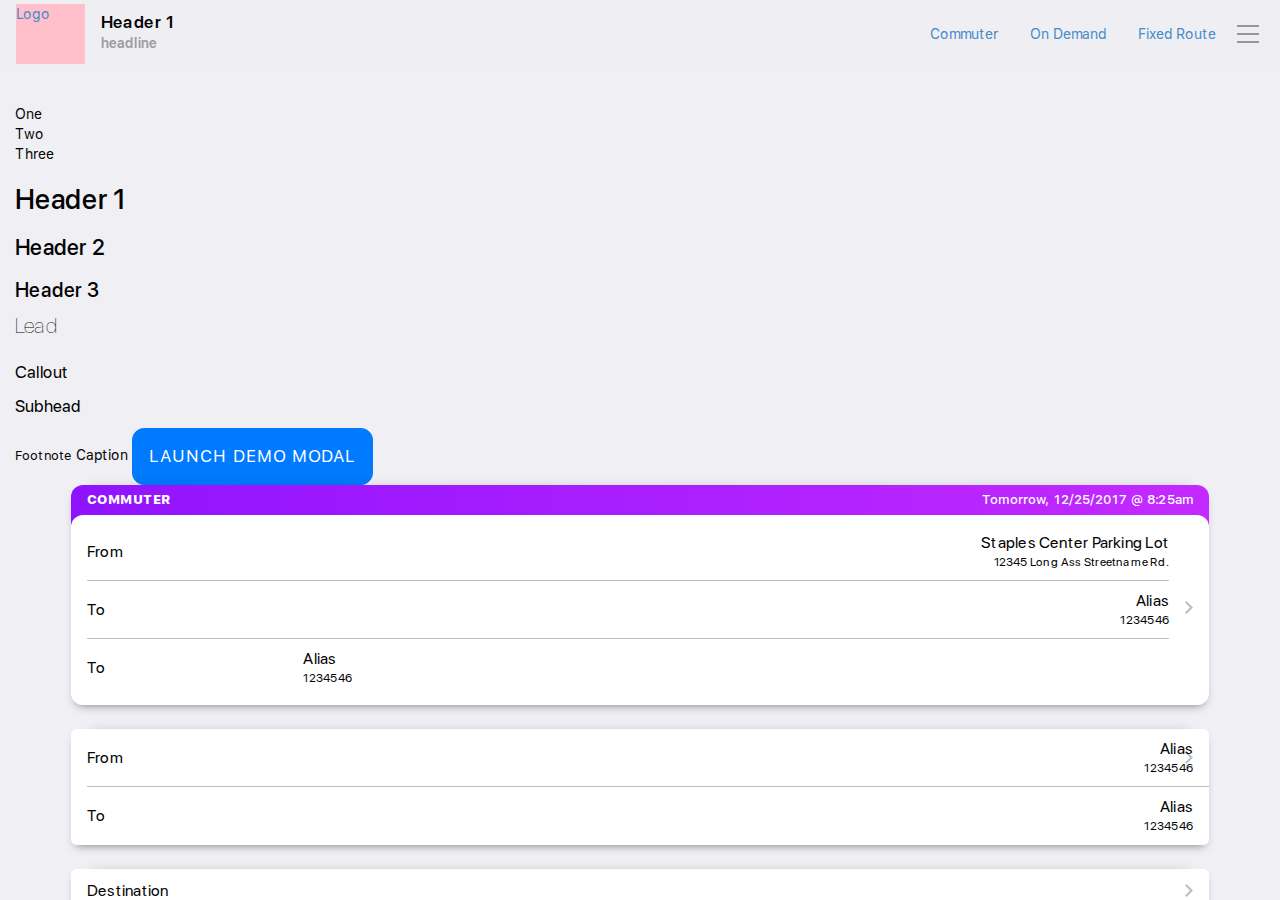
==== commit 52b6bd7d: "layout updates" ====
--- a/index.html
+++ b/index.html
@@ -23,6 +23,7 @@
 		<script src='js/iscroll-probe.js'></script>
     </head>
     <body class="ios" onload="loaded();">
+		<div class="page-wrapper">
 		<header class="header__mobile hidden-md hidden-lg">
 			<nav>
 				<a href="#" class="left">Left</a>
@@ -226,28 +227,7 @@
     		</nav>
     	</footer>
     	
-    	<!-- Button trigger modal -->
-
-    	<!-- Modal -->
-    	<div id="myModal" class="modal fade" tabindex="-1" role="dialog">
-    	  <div class="modal-dialog" role="document">
-    	    <div class="modal-content">
-    	      <div class="modal-header">
-    	        <h5 class="modal-title">Modal title</h5>
-    	        <button type="button" class="close" data-dismiss="modal" aria-label="Close">
-    	          <span aria-hidden="true">&times;</span>
-    	        </button>
-    	      </div>
-    	      <div class="modal-body">
-    	        <p>Modal body text goes here.</p>
-    	      </div>
-    	      <div class="modal-footer">
-    	        <button type="button" class="btn btn-primary">Save changes</button>
-    	        <button type="button" class="btn btn-secondary" data-dismiss="modal">Close</button>
-    	      </div>
-    	    </div>
-    	  </div>
-    	</div>
+   
     	
    <!-- 	<div class="modal" tabindex="-1" role="dialog" aria-labelledby="myModalLabel">
     	  <div class="modal-dialog mobile--fullscreen" role="document">
@@ -478,11 +458,46 @@
     	    </div>
     	  </div>
     	</div>-->
-    	
+		</div>
+		 	<!-- Button trigger modal -->
+		
+		    	<!-- Modal -->
+		    	<div id="myModal" class="modal fade" tabindex="-1" role="dialog">
+		    	  <div class="modal-dialog" role="document">
+		    	    <div class="modal-content">
+		    	      <div class="modal-header">
+		    	        <h5 class="modal-title">Modal title</h5>
+		    	        <button type="button" class="close" data-dismiss="modal" aria-label="Close">
+		    	          <span aria-hidden="true">&times;</span>
+		    	        </button>
+		    	      </div>
+		    	      <div class="modal-body">
+		    	        <p>Modal body text goes here.</p>
+		    	      </div>
+		    	      <div class="modal-footer">
+		    	        <button type="button" class="btn btn-primary">Save changes</button>
+		    	        <button type="button" class="btn btn-secondary" data-dismiss="modal">Close</button>
+		    	      </div>
+		    	    </div>
+		    	  </div>
+		    	</div>
 	    <script src="//ajax.googleapis.com/ajax/libs/jquery/1.11.0/jquery.min.js"></script>
         <script>window.jQuery || document.write('<script src="js/vendor/jquery-1.11.0.min.js"><\/script>')</script>
 		<script src='js/vendor/bootstrap-3.1.1.min.js'></script>
-		<script src='js/main.js'></script>
+		 <script>
+		 	$(function() {
+		 	    //caches a jQuery object containing the header element
+		 	    var body = $(".page-wrapper");
+		 	    $('#wrapper').scroll(function() {
+		 	        var scroll = $('#wrapper').scrollTop();
+		 	        if (scroll >= 68) {
+		 	            body.removeClass('not-scrolled').addClass("scrolled");
+		 	        } else {
+		 	            body.removeClass("scrolled").addClass('not-scrolled');
+		 	        }
+		 	    });
+		 	});
+		 </script>
 	
     </body>
 </html>
--- a/css/main.css
+++ b/css/main.css
@@ -1,665 +1,841 @@
 body {
-  font-family: 'SF Pro Text';
-  color: #030303;
-  -webkit-font-smoothing: subpixel-antialiased;
-  padding: 0; }
-  body h1, body h2, body h3 {
-    font-family: 'SF Pro Display';
-    font-size: 28px;
-    letter-spacing: .34px;
-    word-spacing: .11px;
-    font-weight: 500;
-    color: #030303; }
-    body h1.title, body h2.title, body h3.title {
-      font-size: 34px;
-      letter-spacing: .41px;
-      word-spacing: .13px;
-      font-weight: 600; }
-  body h2 {
-    font-size: 22px;
-    letter-spacing: .28px;
-    word-spacing: .16px; }
-  body h3 {
-    font-size: 20px;
-    letter-spacing: .25px;
-    word-spacing: .19px; }
-  body p, body label, body .text-value {
-    font: 17px "SF Pro Display";
-    letter-spacing: .22px;
-    line-height: 24px; }
-    body p.headline, body label.headline, body .headline.text-value {
-      color: #9B9B9B;
-      font-weight: 600;
-      margin-top: 0; }
-  body footnote, body .text-sm {
-    font-size: 13px;
-    letter-spacing: .13px;
-    line-height: 14px; }
-  body label, body .text-value {
-    margin-bottom: 0;
-    line-height: 1; }
+	font-family: 'SF Pro Text';
+	color: #030303;
+	-webkit-font-smoothing: subpixel-antialiased;
+	padding: 0;
+}
+
+body h1, body h2, body h3 {
+	font-family: 'SF Pro Display';
+	font-size: 28px;
+	letter-spacing: .34px;
+	word-spacing: .11px;
+	font-weight: 500;
+	color: #030303;
+}
+
+body h1.title, body h2.title, body h3.title {
+	font-size: 34px;
+	letter-spacing: .41px;
+	word-spacing: .13px;
+	font-weight: 600;
+}
+
+body h2 {
+	font-size: 22px;
+	letter-spacing: .28px;
+	word-spacing: .16px;
+}
+
+body h3 {
+	font-size: 20px;
+	letter-spacing: .25px;
+	word-spacing: .19px;
+}
+
+body p, body label, body .text-value {
+	font: 17px "SF Pro Display";
+	letter-spacing: .22px;
+	line-height: 24px;
+}
+
+body p.headline, body label.headline, body .headline.text-value {
+	color: #9B9B9B;
+	font-weight: 600;
+	margin-top: 0;
+}
+
+body footnote, body .text-sm {
+	font-size: 13px;
+	letter-spacing: .13px;
+	line-height: 14px;
+}
+
+body label, body .text-value {
+	margin-bottom: 0;
+	line-height: 1;
+}
 
 .text {
-  font: 16px "SF Pro Display";
-  letter-spacing: .22px;
-  line-height: 24px;
-  margin-bottom: 0; }
-  .text-group {
-    display: flex;
-    width: 100%;
-    align-items: flex-end;
-    align-self: center; }
-  .text__time--from:after {
-    background: url(../images/glyph/glyph-arrow-right.svg) no-repeat center center;
-    width: 16px;
-    height: 12px;
-    content: '';
-    display: inline-block;
-    margin: 0 4px; }
-  .text--headline {
-    color: #030303;
-    font-weight: 600;
-    margin-right: 8px; }
-  .text--callout {
-    font-size: 16px;
-    color: #4A4A4A; }
-  .text--caption {
-    font-size: 13px;
-    color: #4A4A4A; }
-  .text--default {
-    letter-spacing: .22px;
-    line-height: 24px;
-    margin-bottom: 0;
-    margin-top: 4px; }
-  .text--secondary {
-    line-height: 14px;
-    margin-bottom: 4px;
-    font-size: 12px; }
-  .text--available {
-    color: #60AD06; }
-  .text--na {
-    color: rgba(0, 0, 0, 0.1); }
-  .text--link {
-    color: #007AFF; }
-  .text--warning {
-    color: #D0021B; }
-  .text--waitlist {
-    color: #F76D1D; }
-  .text--pickup {
-    color: #4A90E2; }
-  .text--dropoff {
-    color: #417505; }
-
-@font-face {
-  font-family: 'SF Pro Display';
-  src: url("../fonts/SFProDisplay-Thin.eot");
-  src: url("../fonts/SFProDisplay-Thin.eot?#iefix") format("embedded-opentype"), url("../fonts/SFProDisplay-Thin.woff2") format("woff2"), url("../fonts/SFProDisplay-Thin.woff") format("woff");
-  font-weight: 100;
-  font-style: normal; }
-
-@font-face {
-  font-family: 'SF Pro Display';
-  src: url("../fonts/SFProDisplay-RegularItalic.eot");
-  src: url("../fonts/SFProDisplay-RegularItalic.eot?#iefix") format("embedded-opentype"), url("../fonts/SFProDisplay-RegularItalic.woff2") format("woff2"), url("../fonts/SFProDisplay-RegularItalic.woff") format("woff");
-  font-weight: normal;
-  font-style: italic; }
-
-@font-face {
-  font-family: 'SF Pro Text';
-  src: url("../fonts/SFProText-SemiboldItalic.eot");
-  src: url("../fonts/SFProText-SemiboldItalic.eot?#iefix") format("embedded-opentype"), url("../fonts/SFProText-SemiboldItalic.woff2") format("woff2"), url("../fonts/SFProText-SemiboldItalic.woff") format("woff");
-  font-weight: 600;
-  font-style: italic; }
-
-@font-face {
-  font-family: 'SF UI Text';
-  src: url("../fonts/SFUIText-Light.eot");
-  src: url("../fonts/SFUIText-Light.eot?#iefix") format("embedded-opentype"), url("../fonts/SFUIText-Light.woff2") format("woff2"), url("../fonts/SFUIText-Light.woff") format("woff");
-  font-weight: 200;
-  font-style: normal; }
-
-@font-face {
-  font-family: 'SF UI Text';
-  src: url("../fonts/SFUIText-Medium.eot");
-  src: url("../fonts/SFUIText-Medium.eot?#iefix") format("embedded-opentype"), url("../fonts/SFUIText-Medium.woff2") format("woff2"), url("../fonts/SFUIText-Medium.woff") format("woff");
-  font-weight: 500;
-  font-style: normal; }
-
-@font-face {
-  font-family: 'SF Pro Text';
-  src: url("../fonts/SFProText-HeavyItalic.eot");
-  src: url("../fonts/SFProText-HeavyItalic.eot?#iefix") format("embedded-opentype"), url("../fonts/SFProText-HeavyItalic.woff2") format("woff2"), url("../fonts/SFProText-HeavyItalic.woff") format("woff");
-  font-weight: 900;
-  font-style: italic; }
-
-@font-face {
-  font-family: 'SF UI Text';
-  src: url("../fonts/SFUIText-MediumItalic.eot");
-  src: url("../fonts/SFUIText-MediumItalic.eot?#iefix") format("embedded-opentype"), url("../fonts/SFUIText-MediumItalic.woff2") format("woff2"), url("../fonts/SFUIText-MediumItalic.woff") format("woff");
-  font-weight: 500;
-  font-style: italic; }
-
-@font-face {
-  font-family: 'SF Pro Display';
-  src: url("../fonts/SFProDisplay-Black.eot");
-  src: url("../fonts/SFProDisplay-Black.eot?#iefix") format("embedded-opentype"), url("../fonts/SFProDisplay-Black.woff2") format("woff2"), url("../fonts/SFProDisplay-Black.woff") format("woff");
-  font-weight: 900;
-  font-style: normal; }
-
-@font-face {
-  font-family: 'SF UI Text';
-  src: url("../fonts/SFUIText-LightItalic.eot");
-  src: url("../fonts/SFUIText-LightItalic.eot?#iefix") format("embedded-opentype"), url("../fonts/SFUIText-LightItalic.woff2") format("woff2"), url("../fonts/SFUIText-LightItalic.woff") format("woff");
-  font-weight: 200;
-  font-style: italic; }
-
-@font-face {
-  font-family: 'SF UI Display';
-  src: url("../fonts/SFUIDisplay-Light.eot");
-  src: url("../fonts/SFUIDisplay-Light.eot?#iefix") format("embedded-opentype"), url("../fonts/SFUIDisplay-Light.woff2") format("woff2"), url("../fonts/SFUIDisplay-Light.woff") format("woff");
-  font-weight: 200;
-  font-style: normal; }
-
-@font-face {
-  font-family: 'SF UI Text';
-  src: url("../fonts/SFUIText-SemiboldItalic.eot");
-  src: url("../fonts/SFUIText-SemiboldItalic.eot?#iefix") format("embedded-opentype"), url("../fonts/SFUIText-SemiboldItalic.woff2") format("woff2"), url("../fonts/SFUIText-SemiboldItalic.woff") format("woff");
-  font-weight: 600;
-  font-style: italic; }
-
-@font-face {
-  font-family: 'SF Pro Display';
-  src: url("../fonts/SFProDisplay-BoldItalic.eot");
-  src: url("../fonts/SFProDisplay-BoldItalic.eot?#iefix") format("embedded-opentype"), url("../fonts/SFProDisplay-BoldItalic.woff2") format("woff2"), url("../fonts/SFProDisplay-BoldItalic.woff") format("woff");
-  font-weight: bold;
-  font-style: italic; }
-
-@font-face {
-  font-family: 'SF Pro Display';
-  src: url("../fonts/SFProDisplay-UltralightItalic.eot");
-  src: url("../fonts/SFProDisplay-UltralightItalic.eot?#iefix") format("embedded-opentype"), url("../fonts/SFProDisplay-UltralightItalic.woff2") format("woff2"), url("../fonts/SFProDisplay-UltralightItalic.woff") format("woff");
-  font-weight: 200;
-  font-style: italic; }
-
-@font-face {
-  font-family: 'SF UI Text';
-  src: url("../fonts/SFUIText-Semibold.eot");
-  src: url("../fonts/SFUIText-Semibold.eot?#iefix") format("embedded-opentype"), url("../fonts/SFUIText-Semibold.woff2") format("woff2"), url("../fonts/SFUIText-Semibold.woff") format("woff");
-  font-weight: 600;
-  font-style: normal; }
-
-@font-face {
-  font-family: 'SF Pro Display';
-  src: url("../fonts/SFProDisplay-Light.eot");
-  src: url("../fonts/SFProDisplay-Light.eot?#iefix") format("embedded-opentype"), url("../fonts/SFProDisplay-Light.woff2") format("woff2"), url("../fonts/SFProDisplay-Light.woff") format("woff");
-  font-weight: 200;
-  font-style: normal; }
-
-@font-face {
-  font-family: 'SF Pro Display';
-  src: url("../fonts/SFProDisplay-HeavyItalic.eot");
-  src: url("../fonts/SFProDisplay-HeavyItalic.eot?#iefix") format("embedded-opentype"), url("../fonts/SFProDisplay-HeavyItalic.woff2") format("woff2"), url("../fonts/SFProDisplay-HeavyItalic.woff") format("woff");
-  font-weight: 900;
-  font-style: italic; }
-
-@font-face {
-  font-family: 'SF Pro Display';
-  src: url("../fonts/SFProDisplay-Regular.eot");
-  src: url("../fonts/SFProDisplay-Regular.eot?#iefix") format("embedded-opentype"), url("../fonts/SFProDisplay-Regular.woff2") format("woff2"), url("../fonts/SFProDisplay-Regular.woff") format("woff");
-  font-weight: normal;
-  font-style: normal; }
-
-@font-face {
-  font-family: 'SF UI Display';
-  src: url("../fonts/SFUIDisplay-Medium.eot");
-  src: url("../fonts/SFUIDisplay-Medium.eot?#iefix") format("embedded-opentype"), url("../fonts/SFUIDisplay-Medium.woff2") format("woff2"), url("../fonts/SFUIDisplay-Medium.woff") format("woff");
-  font-weight: 500;
-  font-style: normal; }
-
-@font-face {
-  font-family: 'SF UI Display';
-  src: url("../fonts/SFUIDisplay-Thin.eot");
-  src: url("../fonts/SFUIDisplay-Thin.eot?#iefix") format("embedded-opentype"), url("../fonts/SFUIDisplay-Thin.woff2") format("woff2"), url("../fonts/SFUIDisplay-Thin.woff") format("woff");
-  font-weight: 100;
-  font-style: normal; }
-
-@font-face {
-  font-family: 'SF UI Text';
-  src: url("../fonts/SFUIText-Heavy.eot");
-  src: url("../fonts/SFUIText-Heavy.eot?#iefix") format("embedded-opentype"), url("../fonts/SFUIText-Heavy.woff2") format("woff2"), url("../fonts/SFUIText-Heavy.woff") format("woff");
-  font-weight: 900;
-  font-style: normal; }
-
-@font-face {
-  font-family: 'SF UI Display';
-  src: url("../fonts/SFUIDisplay-Semibold.eot");
-  src: url("../fonts/SFUIDisplay-Semibold.eot?#iefix") format("embedded-opentype"), url("../fonts/SFUIDisplay-Semibold.woff2") format("woff2"), url("../fonts/SFUIDisplay-Semibold.woff") format("woff");
-  font-weight: 600;
-  font-style: normal; }
-
-@font-face {
-  font-family: 'SF Pro Text';
-  src: url("../fonts/SFProText-Regular.eot");
-  src: url("../fonts/SFProText-Regular.eot?#iefix") format("embedded-opentype"), url("../fonts/SFProText-Regular.woff2") format("woff2"), url("../fonts/SFProText-Regular.woff") format("woff");
-  font-weight: normal;
-  font-style: normal; }
-
-@font-face {
-  font-family: 'SF UI Display';
-  src: url("../fonts/SFUIDisplay-Regular.eot");
-  src: url("../fonts/SFUIDisplay-Regular.eot?#iefix") format("embedded-opentype"), url("../fonts/SFUIDisplay-Regular.woff2") format("woff2"), url("../fonts/SFUIDisplay-Regular.woff") format("woff");
-  font-weight: normal;
-  font-style: normal; }
-
-@font-face {
-  font-family: 'SF UI Text';
-  src: url("../fonts/SFUIText-Bold.eot");
-  src: url("../fonts/SFUIText-Bold.eot?#iefix") format("embedded-opentype"), url("../fonts/SFUIText-Bold.woff2") format("woff2"), url("../fonts/SFUIText-Bold.woff") format("woff");
-  font-weight: bold;
-  font-style: normal; }
-
-@font-face {
-  font-family: 'SF UI Display';
-  src: url("../fonts/SFUIDisplay-Ultralight.eot");
-  src: url("../fonts/SFUIDisplay-Ultralight.eot?#iefix") format("embedded-opentype"), url("../fonts/SFUIDisplay-Ultralight.woff2") format("woff2"), url("../fonts/SFUIDisplay-Ultralight.woff") format("woff");
-  font-weight: 200;
-  font-style: normal; }
-
-@font-face {
-  font-family: 'SF UI Display';
-  src: url("../fonts/SFUIDisplay-Heavy.eot");
-  src: url("../fonts/SFUIDisplay-Heavy.eot?#iefix") format("embedded-opentype"), url("../fonts/SFUIDisplay-Heavy.woff2") format("woff2"), url("../fonts/SFUIDisplay-Heavy.woff") format("woff");
-  font-weight: 900;
-  font-style: normal; }
-
-@font-face {
-  font-family: 'SF UI Text';
-  src: url("../fonts/SFUIText-HeavyItalic.eot");
-  src: url("../fonts/SFUIText-HeavyItalic.eot?#iefix") format("embedded-opentype"), url("../fonts/SFUIText-HeavyItalic.woff2") format("woff2"), url("../fonts/SFUIText-HeavyItalic.woff") format("woff");
-  font-weight: 900;
-  font-style: italic; }
-
-@font-face {
-  font-family: 'SF Pro Display';
-  src: url("../fonts/SFProDisplay-MediumItalic.eot");
-  src: url("../fonts/SFProDisplay-MediumItalic.eot?#iefix") format("embedded-opentype"), url("SFProDisplay-MediumItalic.woff2") format("woff2"), url("SFProDisplay-MediumItalic.woff") format("woff");
-  font-weight: 500;
-  font-style: italic; }
-
-@font-face {
-  font-family: 'SF UI Text';
-  src: url("../fonts/SFUIText-BoldItalic.eot");
-  src: url("../fonts/SFUIText-BoldItalic.eot?#iefix") format("embedded-opentype"), url("../fonts/SFUIText-BoldItalic.woff2") format("woff2"), url("../fonts/SFUIText-BoldItalic.woff") format("woff");
-  font-weight: bold;
-  font-style: italic; }
-
-@font-face {
-  font-family: 'SF Pro Text';
-  src: url("../fonts/SFProText-RegularItalic.eot");
-  src: url("../fonts/SFProText-RegularItalic.eot?#iefix") format("embedded-opentype"), url("../fonts/SFProText-RegularItalic.woff2") format("woff2"), url("../fonts/SFProText-RegularItalic.woff") format("woff");
-  font-weight: normal;
-  font-style: italic; }
-
-@font-face {
-  font-family: 'SF Pro Display';
-  src: url("../fonts/SFProDisplay-Medium.eot");
-  src: url("../fonts/SFProDisplay-Medium.eot?#iefix") format("embedded-opentype"), url("../fonts/SFProDisplay-Medium.woff2") format("woff2"), url("../fonts/SFProDisplay-Medium.woff") format("woff");
-  font-weight: 500;
-  font-style: normal; }
-
-@font-face {
-  font-family: 'SF Pro Text';
-  src: url("../fonts/SFProText-Light.eot");
-  src: url("../fonts/SFProText-Light.eot?#iefix") format("embedded-opentype"), url("../fonts/SFProText-Light.woff2") format("woff2"), url("../fonts/SFProText-Light.woff") format("woff");
-  font-weight: 200;
-  font-style: normal; }
-
-@font-face {
-  font-family: 'SF UI Display';
-  src: url("../fonts/SFUIDisplay-Bold.eot");
-  src: url("../fonts/SFUIDisplay-Bold.eot?#iefix") format("embedded-opentype"), url("../fonts/SFUIDisplay-Bold.woff2") format("woff2"), url("../fonts/SFUIDisplay-Bold.woff") format("woff");
-  font-weight: bold;
-  font-style: normal; }
-
-@font-face {
-  font-family: 'SF Pro Display';
-  src: url("../fonts/SFProDisplay-SemiboldItalic.eot");
-  src: url("../fonts/SFProDisplay-SemiboldItalic.eot?#iefix") format("embedded-opentype"), url("../fonts/SFProDisplay-SemiboldItalic.woff2") format("woff2"), url("../fonts/SFProDisplay-SemiboldItalic.woff") format("woff");
-  font-weight: 600;
-  font-style: italic; }
-
-@font-face {
-  font-family: 'SF Pro Display';
-  src: url("../fonts/SFProDisplay-ThinItalic.eot");
-  src: url("../fonts/SFProDisplay-ThinItalic.eot?#iefix") format("embedded-opentype"), url("../fonts/SFProDisplay-ThinItalic.woff2") format("woff2"), url("../fonts/SFProDisplay-ThinItalic.woff") format("woff");
-  font-weight: 100;
-  font-style: italic; }
-
-@font-face {
-  font-family: 'SF Pro Display';
-  src: url("../fonts/SFProDisplay-BlackItalic.eot");
-  src: url("../fonts/SFProDisplay-BlackItalic.eot?#iefix") format("embedded-opentype"), url("../fonts/SFProDisplay-BlackItalic.woff2") format("woff2"), url("../fonts/SFProDisplay-BlackItalic.woff") format("woff");
-  font-weight: 900;
-  font-style: italic; }
-
-@font-face {
-  font-family: 'SF Pro Text';
-  src: url("../fonts/SFProText-LightItalic.eot");
-  src: url("../fonts/SFProText-LightItalic.eot?#iefix") format("embedded-opentype"), url("SFProText-LightItalic.woff2") format("woff2"), url("SFProText-LightItalic.woff") format("woff");
-  font-weight: 200;
-  font-style: italic; }
-
-@font-face {
-  font-family: 'SF Pro Display';
-  src: url("../fonts/SFProDisplay-Heavy.eot");
-  src: url("../fonts/SFProDisplay-Heavy.eot?#iefix") format("embedded-opentype"), url("SFProDisplay-Heavy.woff2") format("woff2"), url("SFProDisplay-Heavy.woff") format("woff");
-  font-weight: 900;
-  font-style: normal; }
-
-@font-face {
-  font-family: 'SF Pro Display';
-  src: url("../fonts/SFProDisplay-Bold.eot");
-  src: url("../fonts/SFProDisplay-Bold.eot?#iefix") format("embedded-opentype"), url("SFProDisplay-Bold.woff2") format("woff2"), url("SFProDisplay-Bold.woff") format("woff");
-  font-weight: bold;
-  font-style: normal; }
-
-@font-face {
-  font-family: 'SF Pro Display';
-  src: url("../fonts/SFProDisplay-LightItalic.eot");
-  src: url("../fonts/SFProDisplay-LightItalic.eot?#iefix") format("embedded-opentype"), url("../fonts/SFProDisplay-LightItalic.woff2") format("woff2"), url("../fonts/SFProDisplay-LightItalic.woff") format("woff");
-  font-weight: 200;
-  font-style: italic; }
-
-@font-face {
-  font-family: 'SF Pro Display';
-  src: url("../fonts/SFProDisplay-Semibold.eot");
-  src: url("../fonts/SFProDisplay-Semibold.eot?#iefix") format("embedded-opentype"), url("../fonts/SFProDisplay-Semibold.woff2") format("woff2"), url("../fonts/SFProDisplay-Semibold.woff") format("woff");
-  font-weight: 600;
-  font-style: normal; }
-
-@font-face {
-  font-family: 'SF Pro Text';
-  src: url("../fonts/SFProText-Medium.eot");
-  src: url("../fonts/SFProText-Medium.eot?#iefix") format("embedded-opentype"), url("../fonts/SFProText-Medium.woff2") format("woff2"), url("../fonts/SFProText-Medium.woff") format("woff");
-  font-weight: 500;
-  font-style: normal; }
-
-@font-face {
-  font-family: 'SF UI Text';
-  src: url("../fonts/SFUIText-RegularItalic.eot");
-  src: url("../fonts/SFUIText-RegularItalic.eot?#iefix") format("embedded-opentype"), url("../fonts/SFUIText-RegularItalic.woff2") format("woff2"), url("../fonts/SFUIText-RegularItalic.woff") format("woff");
-  font-weight: normal;
-  font-style: italic; }
-
-@font-face {
-  font-family: 'SF Pro Text';
-  src: url("../fonts/SFProText-Bold.eot");
-  src: url("../fonts/SFProText-Bold.eot?#iefix") format("embedded-opentype"), url("../fonts/SFProText-Bold.woff2") format("woff2"), url("../fonts/SFProText-Bold.woff") format("woff");
-  font-weight: bold;
-  font-style: normal; }
-
-@font-face {
-  font-family: 'SF UI Display';
-  src: url("../fonts/SFUIDisplay-Black.eot");
-  src: url("../fonts/SFUIDisplay-Black.eot?#iefix") format("embedded-opentype"), url("../fonts/SFUIDisplay-Black.woff2") format("woff2"), url("../fonts/SFUIDisplay-Black.woff") format("woff");
-  font-weight: 900;
-  font-style: normal; }
-
-@font-face {
-  font-family: 'SF UI Text';
-  src: url("../fonts/SFUIText-Regular.eot");
-  src: url("../fonts/SFUIText-Regular.eot?#iefix") format("embedded-opentype"), url("../fonts/SFUIText-Regular.woff2") format("woff2"), url("../fonts/SFUIText-Regular.woff") format("woff");
-  font-weight: normal;
-  font-style: normal; }
-
-@font-face {
-  font-family: 'SF Pro Text';
-  src: url("../fonts/SFProText-Semibold.eot");
-  src: url("../fonts/SFProText-Semibold.eot?#iefix") format("embedded-opentype"), url("../fonts/SFProText-Semibold.woff2") format("woff2"), url("../fonts/SFProText-Semibold.woff") format("woff");
-  font-weight: 600;
-  font-style: normal; }
-
-@font-face {
-  font-family: 'SF Pro Text';
-  src: url("../fonts/SFProText-Heavy.eot");
-  src: url("../fonts/SFProText-Heavy.eot?#iefix") format("embedded-opentype"), url("../fonts/SFProText-Heavy.woff2") format("woff2"), url("../fonts/SFProText-Heavy.woff") format("woff");
-  font-weight: 900;
-  font-style: normal; }
-
-@font-face {
-  font-family: 'SF Pro Display';
-  src: url("../fonts/SFProDisplay-Ultralight.eot");
-  src: url("../fonts/SFProDisplay-Ultralight.eot?#iefix") format("embedded-opentype"), url("../fonts/SFProDisplay-Ultralight.woff2") format("woff2"), url("../fonts/SFProDisplay-Ultralight.woff") format("woff");
-  font-weight: 200;
-  font-style: normal; }
-
-@font-face {
-  font-family: 'SF Pro Text';
-  src: url("../fonts/SFProText-MediumItalic.eot");
-  src: url("../fonts/SFProText-MediumItalic.eot?#iefix") format("embedded-opentype"), url("../fonts/SFProText-MediumItalic.woff2") format("woff2"), url("../fonts/SFProText-MediumItalic.woff") format("woff");
-  font-weight: 500;
-  font-style: italic; }
-
-@font-face {
-  font-family: 'SF Pro Text';
-  src: url("../fonts/SFProText-BoldItalic.eot");
-  src: url("../fonts/SFProText-BoldItalic.eot?#iefix") format("embedded-opentype"), url("../fonts/SFProText-BoldItalic.woff2") format("woff2"), url("../fonts/SFProText-BoldItalic.woff") format("woff");
-  font-weight: bold;
-  font-style: italic; }
+	font: 16px "SF Pro Display";
+	letter-spacing: .22px;
+	line-height: 24px;
+	margin-bottom: 0;
+}
+
+.text-group {
+	display: flex;
+	width: 100%;
+	align-items: flex-end;
+	align-self: center;
+}
+
+.text__time--from:after {
+	background: url(../images/glyph/glyph-arrow-right.svg) no-repeat center center;
+	width: 16px;
+	height: 12px;
+	content: '';
+	display: inline-block;
+	margin: 0 4px;
+}
+
+.text--headline {
+	color: #030303;
+	font-weight: 600;
+	margin-right: 8px;
+}
+
+.text--callout {
+	font-size: 16px;
+	color: #4A4A4A;
+}
+
+.text--caption {
+	font-size: 13px;
+	color: #4A4A4A;
+}
+
+.text--default {
+	letter-spacing: .22px;
+	line-height: 24px;
+	margin-bottom: 0;
+	margin-top: 4px;
+}
+
+.text--secondary {
+	line-height: 14px;
+	margin-bottom: 4px;
+	font-size: 12px;
+}
+
+.text--available {
+	color: #60AD06;
+}
+
+.text--na {
+	color: rgba(0, 0, 0, 0.1);
+}
+
+.text--link {
+	color: #007AFF;
+}
+
+.text--warning {
+	color: #D0021B;
+}
+
+.text--waitlist {
+	color: #F76D1D;
+}
+
+.text--pickup {
+	color: #4A90E2;
+}
+
+.text--dropoff {
+	color: #417505;
+}
+
+@font-face {
+font-family: 'SF Pro Display';
+src: url("../fonts/SFProDisplay-Thin.eot");
+src: url("../fonts/SFProDisplay-Thin.eot?#iefix") format("embedded-opentype"), url("../fonts/SFProDisplay-Thin.woff2") format("woff2"), url("../fonts/SFProDisplay-Thin.woff") format("woff");
+font-weight: 100;
+font-style: normal;
+}
+
+@font-face {
+font-family: 'SF Pro Display';
+src: url("../fonts/SFProDisplay-RegularItalic.eot");
+src: url("../fonts/SFProDisplay-RegularItalic.eot?#iefix") format("embedded-opentype"), url("../fonts/SFProDisplay-RegularItalic.woff2") format("woff2"), url("../fonts/SFProDisplay-RegularItalic.woff") format("woff");
+font-weight: normal;
+font-style: italic;
+}
+
+@font-face {
+font-family: 'SF Pro Text';
+src: url("../fonts/SFProText-SemiboldItalic.eot");
+src: url("../fonts/SFProText-SemiboldItalic.eot?#iefix") format("embedded-opentype"), url("../fonts/SFProText-SemiboldItalic.woff2") format("woff2"), url("../fonts/SFProText-SemiboldItalic.woff") format("woff");
+font-weight: 600;
+font-style: italic;
+}
+
+@font-face {
+font-family: 'SF UI Text';
+src: url("../fonts/SFUIText-Light.eot");
+src: url("../fonts/SFUIText-Light.eot?#iefix") format("embedded-opentype"), url("../fonts/SFUIText-Light.woff2") format("woff2"), url("../fonts/SFUIText-Light.woff") format("woff");
+font-weight: 200;
+font-style: normal;
+}
+
+@font-face {
+font-family: 'SF UI Text';
+src: url("../fonts/SFUIText-Medium.eot");
+src: url("../fonts/SFUIText-Medium.eot?#iefix") format("embedded-opentype"), url("../fonts/SFUIText-Medium.woff2") format("woff2"), url("../fonts/SFUIText-Medium.woff") format("woff");
+font-weight: 500;
+font-style: normal;
+}
+
+@font-face {
+font-family: 'SF Pro Text';
+src: url("../fonts/SFProText-HeavyItalic.eot");
+src: url("../fonts/SFProText-HeavyItalic.eot?#iefix") format("embedded-opentype"), url("../fonts/SFProText-HeavyItalic.woff2") format("woff2"), url("../fonts/SFProText-HeavyItalic.woff") format("woff");
+font-weight: 900;
+font-style: italic;
+}
+
+@font-face {
+font-family: 'SF UI Text';
+src: url("../fonts/SFUIText-MediumItalic.eot");
+src: url("../fonts/SFUIText-MediumItalic.eot?#iefix") format("embedded-opentype"), url("../fonts/SFUIText-MediumItalic.woff2") format("woff2"), url("../fonts/SFUIText-MediumItalic.woff") format("woff");
+font-weight: 500;
+font-style: italic;
+}
+
+@font-face {
+font-family: 'SF Pro Display';
+src: url("../fonts/SFProDisplay-Black.eot");
+src: url("../fonts/SFProDisplay-Black.eot?#iefix") format("embedded-opentype"), url("../fonts/SFProDisplay-Black.woff2") format("woff2"), url("../fonts/SFProDisplay-Black.woff") format("woff");
+font-weight: 900;
+font-style: normal;
+}
+
+@font-face {
+font-family: 'SF UI Text';
+src: url("../fonts/SFUIText-LightItalic.eot");
+src: url("../fonts/SFUIText-LightItalic.eot?#iefix") format("embedded-opentype"), url("../fonts/SFUIText-LightItalic.woff2") format("woff2"), url("../fonts/SFUIText-LightItalic.woff") format("woff");
+font-weight: 200;
+font-style: italic;
+}
+
+@font-face {
+font-family: 'SF UI Display';
+src: url("../fonts/SFUIDisplay-Light.eot");
+src: url("../fonts/SFUIDisplay-Light.eot?#iefix") format("embedded-opentype"), url("../fonts/SFUIDisplay-Light.woff2") format("woff2"), url("../fonts/SFUIDisplay-Light.woff") format("woff");
+font-weight: 200;
+font-style: normal;
+}
+
+@font-face {
+font-family: 'SF UI Text';
+src: url("../fonts/SFUIText-SemiboldItalic.eot");
+src: url("../fonts/SFUIText-SemiboldItalic.eot?#iefix") format("embedded-opentype"), url("../fonts/SFUIText-SemiboldItalic.woff2") format("woff2"), url("../fonts/SFUIText-SemiboldItalic.woff") format("woff");
+font-weight: 600;
+font-style: italic;
+}
+
+@font-face {
+font-family: 'SF Pro Display';
+src: url("../fonts/SFProDisplay-BoldItalic.eot");
+src: url("../fonts/SFProDisplay-BoldItalic.eot?#iefix") format("embedded-opentype"), url("../fonts/SFProDisplay-BoldItalic.woff2") format("woff2"), url("../fonts/SFProDisplay-BoldItalic.woff") format("woff");
+font-weight: bold;
+font-style: italic;
+}
+
+@font-face {
+font-family: 'SF Pro Display';
+src: url("../fonts/SFProDisplay-UltralightItalic.eot");
+src: url("../fonts/SFProDisplay-UltralightItalic.eot?#iefix") format("embedded-opentype"), url("../fonts/SFProDisplay-UltralightItalic.woff2") format("woff2"), url("../fonts/SFProDisplay-UltralightItalic.woff") format("woff");
+font-weight: 200;
+font-style: italic;
+}
+
+@font-face {
+font-family: 'SF UI Text';
+src: url("../fonts/SFUIText-Semibold.eot");
+src: url("../fonts/SFUIText-Semibold.eot?#iefix") format("embedded-opentype"), url("../fonts/SFUIText-Semibold.woff2") format("woff2"), url("../fonts/SFUIText-Semibold.woff") format("woff");
+font-weight: 600;
+font-style: normal;
+}
+
+@font-face {
+font-family: 'SF Pro Display';
+src: url("../fonts/SFProDisplay-Light.eot");
+src: url("../fonts/SFProDisplay-Light.eot?#iefix") format("embedded-opentype"), url("../fonts/SFProDisplay-Light.woff2") format("woff2"), url("../fonts/SFProDisplay-Light.woff") format("woff");
+font-weight: 200;
+font-style: normal;
+}
+
+@font-face {
+font-family: 'SF Pro Display';
+src: url("../fonts/SFProDisplay-HeavyItalic.eot");
+src: url("../fonts/SFProDisplay-HeavyItalic.eot?#iefix") format("embedded-opentype"), url("../fonts/SFProDisplay-HeavyItalic.woff2") format("woff2"), url("../fonts/SFProDisplay-HeavyItalic.woff") format("woff");
+font-weight: 900;
+font-style: italic;
+}
+
+@font-face {
+font-family: 'SF Pro Display';
+src: url("../fonts/SFProDisplay-Regular.eot");
+src: url("../fonts/SFProDisplay-Regular.eot?#iefix") format("embedded-opentype"), url("../fonts/SFProDisplay-Regular.woff2") format("woff2"), url("../fonts/SFProDisplay-Regular.woff") format("woff");
+font-weight: normal;
+font-style: normal;
+}
+
+@font-face {
+font-family: 'SF UI Display';
+src: url("../fonts/SFUIDisplay-Medium.eot");
+src: url("../fonts/SFUIDisplay-Medium.eot?#iefix") format("embedded-opentype"), url("../fonts/SFUIDisplay-Medium.woff2") format("woff2"), url("../fonts/SFUIDisplay-Medium.woff") format("woff");
+font-weight: 500;
+font-style: normal;
+}
+
+@font-face {
+font-family: 'SF UI Display';
+src: url("../fonts/SFUIDisplay-Thin.eot");
+src: url("../fonts/SFUIDisplay-Thin.eot?#iefix") format("embedded-opentype"), url("../fonts/SFUIDisplay-Thin.woff2") format("woff2"), url("../fonts/SFUIDisplay-Thin.woff") format("woff");
+font-weight: 100;
+font-style: normal;
+}
+
+@font-face {
+font-family: 'SF UI Text';
+src: url("../fonts/SFUIText-Heavy.eot");
+src: url("../fonts/SFUIText-Heavy.eot?#iefix") format("embedded-opentype"), url("../fonts/SFUIText-Heavy.woff2") format("woff2"), url("../fonts/SFUIText-Heavy.woff") format("woff");
+font-weight: 900;
+font-style: normal;
+}
+
+@font-face {
+font-family: 'SF UI Display';
+src: url("../fonts/SFUIDisplay-Semibold.eot");
+src: url("../fonts/SFUIDisplay-Semibold.eot?#iefix") format("embedded-opentype"), url("../fonts/SFUIDisplay-Semibold.woff2") format("woff2"), url("../fonts/SFUIDisplay-Semibold.woff") format("woff");
+font-weight: 600;
+font-style: normal;
+}
+
+@font-face {
+font-family: 'SF Pro Text';
+src: url("../fonts/SFProText-Regular.eot");
+src: url("../fonts/SFProText-Regular.eot?#iefix") format("embedded-opentype"), url("../fonts/SFProText-Regular.woff2") format("woff2"), url("../fonts/SFProText-Regular.woff") format("woff");
+font-weight: normal;
+font-style: normal;
+}
+
+@font-face {
+font-family: 'SF UI Display';
+src: url("../fonts/SFUIDisplay-Regular.eot");
+src: url("../fonts/SFUIDisplay-Regular.eot?#iefix") format("embedded-opentype"), url("../fonts/SFUIDisplay-Regular.woff2") format("woff2"), url("../fonts/SFUIDisplay-Regular.woff") format("woff");
+font-weight: normal;
+font-style: normal;
+}
+
+@font-face {
+font-family: 'SF UI Text';
+src: url("../fonts/SFUIText-Bold.eot");
+src: url("../fonts/SFUIText-Bold.eot?#iefix") format("embedded-opentype"), url("../fonts/SFUIText-Bold.woff2") format("woff2"), url("../fonts/SFUIText-Bold.woff") format("woff");
+font-weight: bold;
+font-style: normal;
+}
+
+@font-face {
+font-family: 'SF UI Display';
+src: url("../fonts/SFUIDisplay-Ultralight.eot");
+src: url("../fonts/SFUIDisplay-Ultralight.eot?#iefix") format("embedded-opentype"), url("../fonts/SFUIDisplay-Ultralight.woff2") format("woff2"), url("../fonts/SFUIDisplay-Ultralight.woff") format("woff");
+font-weight: 200;
+font-style: normal;
+}
+
+@font-face {
+font-family: 'SF UI Display';
+src: url("../fonts/SFUIDisplay-Heavy.eot");
+src: url("../fonts/SFUIDisplay-Heavy.eot?#iefix") format("embedded-opentype"), url("../fonts/SFUIDisplay-Heavy.woff2") format("woff2"), url("../fonts/SFUIDisplay-Heavy.woff") format("woff");
+font-weight: 900;
+font-style: normal;
+}
+
+@font-face {
+font-family: 'SF UI Text';
+src: url("../fonts/SFUIText-HeavyItalic.eot");
+src: url("../fonts/SFUIText-HeavyItalic.eot?#iefix") format("embedded-opentype"), url("../fonts/SFUIText-HeavyItalic.woff2") format("woff2"), url("../fonts/SFUIText-HeavyItalic.woff") format("woff");
+font-weight: 900;
+font-style: italic;
+}
+
+@font-face {
+font-family: 'SF Pro Display';
+src: url("../fonts/SFProDisplay-MediumItalic.eot");
+src: url("../fonts/SFProDisplay-MediumItalic.eot?#iefix") format("embedded-opentype"), url("SFProDisplay-MediumItalic.woff2") format("woff2"), url("SFProDisplay-MediumItalic.woff") format("woff");
+font-weight: 500;
+font-style: italic;
+}
+
+@font-face {
+font-family: 'SF UI Text';
+src: url("../fonts/SFUIText-BoldItalic.eot");
+src: url("../fonts/SFUIText-BoldItalic.eot?#iefix") format("embedded-opentype"), url("../fonts/SFUIText-BoldItalic.woff2") format("woff2"), url("../fonts/SFUIText-BoldItalic.woff") format("woff");
+font-weight: bold;
+font-style: italic;
+}
+
+@font-face {
+font-family: 'SF Pro Text';
+src: url("../fonts/SFProText-RegularItalic.eot");
+src: url("../fonts/SFProText-RegularItalic.eot?#iefix") format("embedded-opentype"), url("../fonts/SFProText-RegularItalic.woff2") format("woff2"), url("../fonts/SFProText-RegularItalic.woff") format("woff");
+font-weight: normal;
+font-style: italic;
+}
+
+@font-face {
+font-family: 'SF Pro Display';
+src: url("../fonts/SFProDisplay-Medium.eot");
+src: url("../fonts/SFProDisplay-Medium.eot?#iefix") format("embedded-opentype"), url("../fonts/SFProDisplay-Medium.woff2") format("woff2"), url("../fonts/SFProDisplay-Medium.woff") format("woff");
+font-weight: 500;
+font-style: normal;
+}
+
+@font-face {
+font-family: 'SF Pro Text';
+src: url("../fonts/SFProText-Light.eot");
+src: url("../fonts/SFProText-Light.eot?#iefix") format("embedded-opentype"), url("../fonts/SFProText-Light.woff2") format("woff2"), url("../fonts/SFProText-Light.woff") format("woff");
+font-weight: 200;
+font-style: normal;
+}
+
+@font-face {
+font-family: 'SF UI Display';
+src: url("../fonts/SFUIDisplay-Bold.eot");
+src: url("../fonts/SFUIDisplay-Bold.eot?#iefix") format("embedded-opentype"), url("../fonts/SFUIDisplay-Bold.woff2") format("woff2"), url("../fonts/SFUIDisplay-Bold.woff") format("woff");
+font-weight: bold;
+font-style: normal;
+}
+
+@font-face {
+font-family: 'SF Pro Display';
+src: url("../fonts/SFProDisplay-SemiboldItalic.eot");
+src: url("../fonts/SFProDisplay-SemiboldItalic.eot?#iefix") format("embedded-opentype"), url("../fonts/SFProDisplay-SemiboldItalic.woff2") format("woff2"), url("../fonts/SFProDisplay-SemiboldItalic.woff") format("woff");
+font-weight: 600;
+font-style: italic;
+}
+
+@font-face {
+font-family: 'SF Pro Display';
+src: url("../fonts/SFProDisplay-ThinItalic.eot");
+src: url("../fonts/SFProDisplay-ThinItalic.eot?#iefix") format("embedded-opentype"), url("../fonts/SFProDisplay-ThinItalic.woff2") format("woff2"), url("../fonts/SFProDisplay-ThinItalic.woff") format("woff");
+font-weight: 100;
+font-style: italic;
+}
+
+@font-face {
+font-family: 'SF Pro Display';
+src: url("../fonts/SFProDisplay-BlackItalic.eot");
+src: url("../fonts/SFProDisplay-BlackItalic.eot?#iefix") format("embedded-opentype"), url("../fonts/SFProDisplay-BlackItalic.woff2") format("woff2"), url("../fonts/SFProDisplay-BlackItalic.woff") format("woff");
+font-weight: 900;
+font-style: italic;
+}
+
+@font-face {
+font-family: 'SF Pro Text';
+src: url("../fonts/SFProText-LightItalic.eot");
+src: url("../fonts/SFProText-LightItalic.eot?#iefix") format("embedded-opentype"), url("SFProText-LightItalic.woff2") format("woff2"), url("SFProText-LightItalic.woff") format("woff");
+font-weight: 200;
+font-style: italic;
+}
+
+@font-face {
+font-family: 'SF Pro Display';
+src: url("../fonts/SFProDisplay-Heavy.eot");
+src: url("../fonts/SFProDisplay-Heavy.eot?#iefix") format("embedded-opentype"), url("SFProDisplay-Heavy.woff2") format("woff2"), url("SFProDisplay-Heavy.woff") format("woff");
+font-weight: 900;
+font-style: normal;
+}
+
+@font-face {
+font-family: 'SF Pro Display';
+src: url("../fonts/SFProDisplay-Bold.eot");
+src: url("../fonts/SFProDisplay-Bold.eot?#iefix") format("embedded-opentype"), url("SFProDisplay-Bold.woff2") format("woff2"), url("SFProDisplay-Bold.woff") format("woff");
+font-weight: bold;
+font-style: normal;
+}
+
+@font-face {
+font-family: 'SF Pro Display';
+src: url("../fonts/SFProDisplay-LightItalic.eot");
+src: url("../fonts/SFProDisplay-LightItalic.eot?#iefix") format("embedded-opentype"), url("../fonts/SFProDisplay-LightItalic.woff2") format("woff2"), url("../fonts/SFProDisplay-LightItalic.woff") format("woff");
+font-weight: 200;
+font-style: italic;
+}
+
+@font-face {
+font-family: 'SF Pro Display';
+src: url("../fonts/SFProDisplay-Semibold.eot");
+src: url("../fonts/SFProDisplay-Semibold.eot?#iefix") format("embedded-opentype"), url("../fonts/SFProDisplay-Semibold.woff2") format("woff2"), url("../fonts/SFProDisplay-Semibold.woff") format("woff");
+font-weight: 600;
+font-style: normal;
+}
+
+@font-face {
+font-family: 'SF Pro Text';
+src: url("../fonts/SFProText-Medium.eot");
+src: url("../fonts/SFProText-Medium.eot?#iefix") format("embedded-opentype"), url("../fonts/SFProText-Medium.woff2") format("woff2"), url("../fonts/SFProText-Medium.woff") format("woff");
+font-weight: 500;
+font-style: normal;
+}
+
+@font-face {
+font-family: 'SF UI Text';
+src: url("../fonts/SFUIText-RegularItalic.eot");
+src: url("../fonts/SFUIText-RegularItalic.eot?#iefix") format("embedded-opentype"), url("../fonts/SFUIText-RegularItalic.woff2") format("woff2"), url("../fonts/SFUIText-RegularItalic.woff") format("woff");
+font-weight: normal;
+font-style: italic;
+}
+
+@font-face {
+font-family: 'SF Pro Text';
+src: url("../fonts/SFProText-Bold.eot");
+src: url("../fonts/SFProText-Bold.eot?#iefix") format("embedded-opentype"), url("../fonts/SFProText-Bold.woff2") format("woff2"), url("../fonts/SFProText-Bold.woff") format("woff");
+font-weight: bold;
+font-style: normal;
+}
+
+@font-face {
+font-family: 'SF UI Display';
+src: url("../fonts/SFUIDisplay-Black.eot");
+src: url("../fonts/SFUIDisplay-Black.eot?#iefix") format("embedded-opentype"), url("../fonts/SFUIDisplay-Black.woff2") format("woff2"), url("../fonts/SFUIDisplay-Black.woff") format("woff");
+font-weight: 900;
+font-style: normal;
+}
+
+@font-face {
+font-family: 'SF UI Text';
+src: url("../fonts/SFUIText-Regular.eot");
+src: url("../fonts/SFUIText-Regular.eot?#iefix") format("embedded-opentype"), url("../fonts/SFUIText-Regular.woff2") format("woff2"), url("../fonts/SFUIText-Regular.woff") format("woff");
+font-weight: normal;
+font-style: normal;
+}
+
+@font-face {
+font-family: 'SF Pro Text';
+src: url("../fonts/SFProText-Semibold.eot");
+src: url("../fonts/SFProText-Semibold.eot?#iefix") format("embedded-opentype"), url("../fonts/SFProText-Semibold.woff2") format("woff2"), url("../fonts/SFProText-Semibold.woff") format("woff");
+font-weight: 600;
+font-style: normal;
+}
+
+@font-face {
+font-family: 'SF Pro Text';
+src: url("../fonts/SFProText-Heavy.eot");
+src: url("../fonts/SFProText-Heavy.eot?#iefix") format("embedded-opentype"), url("../fonts/SFProText-Heavy.woff2") format("woff2"), url("../fonts/SFProText-Heavy.woff") format("woff");
+font-weight: 900;
+font-style: normal;
+}
+
+@font-face {
+font-family: 'SF Pro Display';
+src: url("../fonts/SFProDisplay-Ultralight.eot");
+src: url("../fonts/SFProDisplay-Ultralight.eot?#iefix") format("embedded-opentype"), url("../fonts/SFProDisplay-Ultralight.woff2") format("woff2"), url("../fonts/SFProDisplay-Ultralight.woff") format("woff");
+font-weight: 200;
+font-style: normal;
+}
+
+@font-face {
+font-family: 'SF Pro Text';
+src: url("../fonts/SFProText-MediumItalic.eot");
+src: url("../fonts/SFProText-MediumItalic.eot?#iefix") format("embedded-opentype"), url("../fonts/SFProText-MediumItalic.woff2") format("woff2"), url("../fonts/SFProText-MediumItalic.woff") format("woff");
+font-weight: 500;
+font-style: italic;
+}
+
+@font-face {
+font-family: 'SF Pro Text';
+src: url("../fonts/SFProText-BoldItalic.eot");
+src: url("../fonts/SFProText-BoldItalic.eot?#iefix") format("embedded-opentype"), url("../fonts/SFProText-BoldItalic.woff2") format("woff2"), url("../fonts/SFProText-BoldItalic.woff") format("woff");
+font-weight: bold;
+font-style: italic;
+}
 
 .form-group--radio {
-  width: 100%;
-  display: flex;
-  align-items: center;
-  margin-left: 32px; }
+	width: 100%;
+	display: flex;
+	align-items: center;
+	margin-left: 32px;
+}
 
 .form-control--radio {
-  display: flex;
-  align-items: center; }
-  .form-control--radio input[type="radio"] {
-    border: 0;
-    clip: rect(0 0 0 0);
-    height: 1px;
-    margin: -1px;
-    overflow: hidden;
-    padding: 0;
-    position: absolute;
-    width: 1px; }
-    .form-control--radio input[type="radio"] + span:before {
-      transition: all .24s ease;
-      content: '';
-      display: block;
-      position: absolute;
-      left: 16px;
-      width: 22px;
-      height: 22px;
-      background-color: #fff;
-      vertical-align: -5px;
-      border-radius: 40px;
-      top: calc(50% - 11px);
-      box-shadow: inset 0px 0px 0px 0px #ffffff;
-      border: 1px solid rgba(0, 0, 0, 0.1); }
-    .form-control--radio input[type="radio"]:checked + span:before {
-      background: #007AFF;
-      box-shadow: inset 0px 0px 0px 4px #ffffff;
-      border-color: #007AFF; }
+	display: flex;
+	align-items: center;
+}
+
+.form-control--radio input[type="radio"] {
+	border: 0;
+	clip: rect(0 0 0 0);
+	height: 1px;
+	margin: -1px;
+	overflow: hidden;
+	padding: 0;
+	position: absolute;
+	width: 1px;
+}
+
+.form-control--radio input[type="radio"] + span:before {
+	transition: all .24s ease;
+	content: '';
+	display: block;
+	position: absolute;
+	left: 16px;
+	width: 22px;
+	height: 22px;
+	background-color: #fff;
+	vertical-align: -5px;
+	border-radius: 40px;
+	top: calc(50% - 11px);
+	box-shadow: inset 0px 0px 0px 0px #ffffff;
+	border: 1px solid rgba(0, 0, 0, 0.1);
+}
+
+.form-control--radio input[type="radio"]:checked + span:before {
+	background: #007AFF;
+	box-shadow: inset 0px 0px 0px 4px #ffffff;
+	border-color: #007AFF;
+}
 
 .form-control--switch {
-  width: 100%;
-  display: flex;
-  align-items: center;
-  height: 44px; }
-  .form-control--switch span {
-    display: flex;
-    align-items: center;
-    justify-content: space-between; }
-  .form-control--switch input[type="checkbox"] {
-    border: 0;
-    clip: rect(0 0 0 0);
-    height: 1px;
-    margin: -1px;
-    overflow: hidden;
-    padding: 0;
-    position: absolute;
-    width: 1px; }
-    .form-control--switch input[type="checkbox"] + span:after, .form-control--switch input[type="checkbox"] + span:before {
-      transition: all .24s ease;
-      content: '';
-      display: block;
-      position: absolute;
-      right: 0;
-      width: 51px;
-      height: 31px;
-      background-color: #fff;
-      vertical-align: -5px;
-      margin-right: 16px;
-      border-radius: 40px;
-      top: calc(50% - 14.5px);
-      box-shadow: inset 0px 0px 0px 0px #4CD964; }
-    .form-control--switch input[type="checkbox"] + span:after {
-      border: 1px solid rgba(0, 0, 0, 0.1); }
-    .form-control--switch input[type="checkbox"] + span:before {
-      right: 21px;
-      width: 28px;
-      height: 28px;
-      margin-top: 1px;
-      z-index: 2;
-      margin-right: 17px;
-      /* Knob: */
-      background: #FFFFFF;
-      box-shadow: 0 3px 1px 0 rgba(0, 0, 0, 0.01), 0 2px 2px 0 rgba(0, 0, 0, 0.15), 0 3px 3px 0 rgba(0, 0, 0, 0.05);
-      border: 1px solid rgba(0, 0, 0, 0.05); }
-    .form-control--switch input[type="checkbox"]:checked + span:after {
-      box-shadow: inset 0px 0px 0px 30px #4CD964;
-      border: 1px solid #4CD964;
-      z-index: 1; }
-    .form-control--switch input[type="checkbox"]:checked + span:before {
-      background: #fff;
-      border-radius: 30px;
-      transform: translate3d(20px, 0, 0); }
+	width: 100%;
+	display: flex;
+	align-items: center;
+	height: 44px;
+}
+
+.form-control--switch span {
+	display: flex;
+	align-items: center;
+	justify-content: space-between;
+}
+
+.form-control--switch input[type="checkbox"] {
+	border: 0;
+	clip: rect(0 0 0 0);
+	height: 1px;
+	margin: -1px;
+	overflow: hidden;
+	padding: 0;
+	position: absolute;
+	width: 1px;
+}
+
+.form-control--switch input[type="checkbox"] + span:after, .form-control--switch input[type="checkbox"] + span:before {
+	transition: all .24s ease;
+	content: '';
+	display: block;
+	position: absolute;
+	right: 0;
+	width: 51px;
+	height: 31px;
+	background-color: #fff;
+	vertical-align: -5px;
+	margin-right: 16px;
+	border-radius: 40px;
+	top: calc(50% - 14.5px);
+	box-shadow: inset 0px 0px 0px 0px #4CD964;
+}
+
+.form-control--switch input[type="checkbox"] + span:after {
+	border: 1px solid rgba(0, 0, 0, 0.1);
+}
+
+.form-control--switch input[type="checkbox"] + span:before {
+	right: 21px;
+	width: 28px;
+	height: 28px;
+	margin-top: 1px;
+	z-index: 2;
+	margin-right: 17px;
+    /* Knob: */
+	background: #FFFFFF;
+	box-shadow: 0 3px 1px 0 rgba(0, 0, 0, 0.01), 0 2px 2px 0 rgba(0, 0, 0, 0.15), 0 3px 3px 0 rgba(0, 0, 0, 0.05);
+	border: 1px solid rgba(0, 0, 0, 0.05);
+}
+
+.form-control--switch input[type="checkbox"]:checked + span:after {
+	box-shadow: inset 0px 0px 0px 30px #4CD964;
+	border: 1px solid #4CD964;
+	z-index: 1;
+}
+
+.form-control--switch input[type="checkbox"]:checked + span:before {
+	background: #fff;
+	border-radius: 30px;
+	transform: translate3d(20px, 0, 0);
+}
 
 .form-control--input {
-  display: flex;
-  justify-content: space-between;
-  align-items: center;
-  width: 100%; }
-  .form-control--input label {
-    width: 100%; }
-  .form-control--input input, .form-control--input select {
-    width: 100%;
-    padding-left: 16px;
-    font: 17px "SF Pro Display";
-    padding: 0 16px 0 16px;
-    background: url(../images/glyph/glyph-carot.svg) no-repeat center right transparent;
-    border: none;
-    transition: background .3s ease-in-out;
-    text-indent: 2px;
-    appearance: none;
-    -webkit-appearance: none;
-    text-decoration: none; }
-    .form-control--input input:focus, .form-control--input select:focus {
-      outline: none;
-      background: url(../images/glyph/glyph-carot.svg) no-repeat 110% center transparent; }
-  .form-control--input input[type=date] {
-    text-align: right;
-    display: flex;
-    position: relative; }
-    .form-control--input input[type=date]::-webkit-inner-spin-button {
-      background: red;
-      display: none; }
-    .form-control--input input[type=date]::-webkit-calendar-picker-indicator {
-      display: none; }
-    .form-control--input input[type=date]:focus::-webkit-clear-button {
-      display: block; }
-    .form-control--input input[type=date]::-webkit-clear-button {
-      display: none; }
+	display: flex;
+	justify-content: space-between;
+	align-items: center;
+	width: 100%;
+}
+
+.form-control--input label {
+	width: 100%;
+}
+
+.form-control--input input, .form-control--input select {
+	width: 100%;
+	padding-left: 16px;
+	font: 17px "SF Pro Display";
+	padding: 0 16px 0 16px;
+	background: url(../images/glyph/glyph-carot.svg) no-repeat center right transparent;
+	border: none;
+	transition: background .3s ease-in-out;
+	text-indent: 2px;
+	appearance: none;
+	-webkit-appearance: none;
+	text-decoration: none;
+}
+
+.form-control--input input:focus, .form-control--input select:focus {
+	outline: none;
+	background: url(../images/glyph/glyph-carot.svg) no-repeat 110% center transparent;
+}
+
+.form-control--input .text--primary {
+	width: 100%;
+}
+
+.form-control--input input[type=date] {
+	text-align: right;
+	display: flex;
+	position: relative;
+	width: 100%;
+}
+
+.form-control--input input[type=date]::-webkit-inner-spin-button {
+	background: red;
+	display: none;
+}
+
+.form-control--input input[type=date]::-webkit-calendar-picker-indicator {
+	display: none;
+}
+
+.form-control--input input[type=date]:focus::-webkit-clear-button {
+	display: block;
+}
+
+.form-control--input input[type=date]::-webkit-clear-button {
+	display: none;
+}
 
 .form-group--toggle {
-  display: flex;
-  justify-content: flex-end;
-  align-items: center; }
+	display: flex;
+	justify-content: flex-end;
+	align-items: center;
+}
 
 .form-group--label {
-  width: 100%; }
+	width: 100%;
+}
 
 .form-control--toggle {
-  display: flex;
-  align-items: center;
-  height: 44px;
-  justify-content: flex-end;
-  padding: 4px 0; }
-  .form-control--toggle:first-child span {
-    border-radius: 4px 0 0 4px;
-    border: 0.5px solid #007AFF;
-    border-right: .5px solid #fff; }
-  .form-control--toggle:last-child span {
-    border-radius: 0 4px 4px 0;
-    border: 0.5px solid #007AFF; }
-  .form-control--toggle span {
-    display: flex;
-    align-items: center;
-    justify-content: space-between;
-    padding: 0px 8px; }
-  .form-control--toggle input[type="radio"] {
-    border: 0;
-    clip: rect(0 0 0 0);
-    height: 1px;
-    margin: -1px;
-    overflow: hidden;
-    padding: 0;
-    position: absolute;
-    width: 1px; }
-    .form-control--toggle input[type="radio"] + span {
-      background-color: #fff;
-      font-size: 13px;
-      color: #007AFF;
-      transition: all .22s ease-in-out; }
-    .form-control--toggle input[type="radio"]:checked + span {
-      background-color: #007AFF;
-      border: 0.5px solid #007AFF;
-      color: #ffffff; }
+	display: flex;
+	align-items: center;
+	height: 44px;
+	justify-content: flex-end;
+	padding: 4px 0;
+}
+
+.form-control--toggle:first-child span {
+	border-radius: 4px 0 0 4px;
+	border: 0.5px solid #007AFF;
+	border-right: .5px solid #fff;
+}
+
+.form-control--toggle:last-child span {
+	border-radius: 0 4px 4px 0;
+	border: 0.5px solid #007AFF;
+}
+
+.form-control--toggle span {
+	display: flex;
+	align-items: center;
+	justify-content: space-between;
+	padding: 0px 8px;
+}
+
+.form-control--toggle input[type="radio"] {
+	border: 0;
+	clip: rect(0 0 0 0);
+	height: 1px;
+	margin: -1px;
+	overflow: hidden;
+	padding: 0;
+	position: absolute;
+	width: 1px;
+}
+
+.form-control--toggle input[type="radio"] + span {
+	background-color: #fff;
+	font-size: 13px;
+	color: #007AFF;
+	transition: all .22s ease-in-out;
+}
+
+.form-control--toggle input[type="radio"]:checked + span {
+	background-color: #007AFF;
+	border: 0.5px solid #007AFF;
+	color: #ffffff;
+}
 
 .btn {
-  padding: 15px 16px;
-  text-transform: uppercase;
-  transition: all .22s;
-  font-size: 17px;
-  letter-spacing: 1px;
-  font-weight: normal;
-  border-radius: 12px; }
-  .btn:focus {
-    outline: none !important; }
-  .btn--xs {
-    padding: 4px 8px;
-    font-size: 11px; }
-  .btn--block {
-    width: 100%;
-    padding: 15px 16px; }
-  .btn--rounded {
-    border-radius: 10.5px; }
-  .btn--primary {
-    background: #007AFF;
-    border: 1px solid #007AFF;
-    color: #ffffff; }
-  .btn--default {
-    background: transparent;
-    border: 1px solid rgba(0, 0, 0, 0.1);
-    color: #9B9B9B; }
-    .btn--default:hover {
-      background: rgba(0, 0, 0, 0.1);
-      outline: none; }
-  .btn--book {
-    background: #60AD06;
-    border: 1px solid #60AD06;
-    color: #ffffff !important;
-    border-radius: 8px !important; }
-    .btn--book:active {
-      background: #539707;
-      color: #ffffff;
-      outline: none; }
+	padding: 15px 16px;
+	text-transform: uppercase;
+	transition: all .22s;
+	font-size: 17px;
+	letter-spacing: 1px;
+	font-weight: normal;
+	border-radius: 12px;
+}
+
+.btn:focus {
+	outline: none !important;
+}
+
+.btn--xs {
+	padding: 4px 8px;
+	font-size: 11px;
+}
+
+.btn--block {
+	width: 100%;
+	padding: 15px 16px;
+}
+
+.btn--rounded {
+	border-radius: 10.5px;
+}
+
+.btn--primary {
+	background: #007AFF;
+	border: 1px solid #007AFF;
+	color: #ffffff;
+}
+
+.btn--default {
+	background: transparent;
+	border: 1px solid rgba(0, 0, 0, 0.1);
+	color: #9B9B9B;
+}
+
+.btn--default:hover {
+	background: rgba(0, 0, 0, 0.1);
+	outline: none;
+}
+
+.btn--book {
+	background: #60AD06;
+	border: 1px solid #60AD06;
+	color: #ffffff !important;
+	border-radius: 8px !important;
+}
+
+.btn--book:active {
+	background: #539707;
+	color: #ffffff;
+	outline: none;
+}
 
 @media only screen and (max-width: 993px) {
-  /*	
+	/*	
 	.ios .modal-backdrop.fade.in, .ios .modal-backdrop{
 		display: none!important;
 	}
@@ -748,435 +924,642 @@
 				}
 			}
 		}
-	}*/ }
+	}*/
+}
 
 .mast__map {
-  padding-bottom: 24px;
-  position: relative; }
-  .mast__map:after {
-    position: absolute;
-    background-color: #fff;
-    height: 55px;
-    content: '';
-    width: auto;
-    left: -16px;
-    right: -16px;
-    bottom: 0;
-    z-index: 1; }
-  .mast__map #map {
-    height: 181px;
-    width: 100%;
-    border-radius: 12px;
-    box-shadow: 0 -16px 24px -20px rgba(0, 0, 0, 0.25), 0 10px 20px -10px rgba(74, 74, 74, 0.74);
-    position: relative;
-    z-index: 3; }
+	padding-bottom: 24px;
+	position: relative;
+}
+
+.mast__map:after {
+	position: absolute;
+	background-color: #fff;
+	height: 55px;
+	content: '';
+	width: auto;
+	left: 0px;
+	right: 0px;
+	bottom: 0;
+	z-index: 1;
+}
+
+.mast__map #map {
+	height: 181px;
+	width: 100%;
+	border-radius: 12px;
+	box-shadow: 0 -16px 24px -20px rgba(0, 0, 0, 0.25), 0 10px 20px -10px rgba(74, 74, 74, 0.74);
+	position: relative;
+	z-index: 3;
+}
 
 @media only screen and (min-width: 993px) {
-  .mast__map {
-    padding-bottom: 0px;
-    margin-bottom: 24px; }
-    .mast__map:after {
-      display: none; }
-    .mast__map #map {
-      height: 100%;
-      width: 100%; } }
+	.mast__map {
+		padding-bottom: 0px;
+		margin-bottom: 24px;
+	}
+	
+	.mast__map:after {
+		display: none;
+	}
+	
+	.mast__map #map {
+		height: 100%;
+		width: 100%;
+	}
+}
 
 .cell {
-  display: flex;
-  justify-content: space-between;
-  align-items: center;
-  padding: 8px 16px;
-  position: relative;
-  min-height: 44px; }
-  .cell--location {
-    min-height: 55px; }
-  .cell--carot {
-    margin-right: 32px; }
-  .cell__label {
-    min-width: 56px; }
-  .cell__group {
-    width: 100%;
-    align-items: center; }
-    .cell__group--options {
-      text-align: right;
-      flex-shrink: 1; }
-    .cell__group--align-right {
-      text-align: right;
-      justify-content: flex-end; }
-    .cell__group--align-left {
-      text-align: left;
-      justify-content: flex-start;
-      width: 100%; }
-    .cell__group--list {
-      display: flex;
-      align-items: center; }
-      .cell__group--list .text {
-        display: flex;
-        align-items: center; }
-        .cell__group--list .text:after {
-          width: 3px;
-          height: 3px;
-          background: url(../images/glyph/glyph-disc.svg);
-          display: block;
-          content: '';
-          margin: 0 4px; }
-        .cell__group--list .text:last-child:after {
-          display: none; }
-  .cell--clickable {
-    background: url(../images/glyph/glyph-carot.svg) center no-repeat;
-    background-position-x: calc(100% - 16px); }
-  .cell:after {
-    height: 1px;
-    content: '';
-    border-bottom: 0.5px solid rgba(0, 0, 0, 0.25);
-    position: absolute;
-    bottom: 0;
-    right: 0;
-    left: 16px; }
-  .cell:last-child:after {
-    display: none; }
-  .cell--form-group {
-    max-height: 44px; }
+	display: flex;
+	justify-content: space-between;
+	align-items: center;
+	padding: 8px 16px;
+	position: relative;
+	min-height: 44px;
+}
+
+.cell--location {
+	min-height: 55px;
+}
+
+.cell--carot {
+	margin-right: 32px;
+}
+
+.cell__label {
+	min-width: 56px;
+	width: 25%;
+}
+
+.cell__group {
+	width: 100%;
+	align-items: center;
+}
+
+.cell__group--options {
+	text-align: right;
+	flex-shrink: 1;
+}
+
+.cell__group--align-right {
+	text-align: right;
+	justify-content: flex-end;
+}
+
+.cell__group--align-left {
+	text-align: left;
+	justify-content: flex-start;
+	width: 100%;
+}
+
+.cell__group--list {
+	display: flex;
+	align-items: center;
+}
+
+.cell__group--list .text {
+	display: flex;
+	align-items: center;
+}
+
+.cell__group--list .text:after {
+	width: 3px;
+	height: 3px;
+	background: url(../images/glyph/glyph-disc.svg);
+	display: block;
+	content: '';
+	margin: 0 4px;
+}
+
+.cell__group--list .text:last-child:after {
+	display: none;
+}
+
+.cell--clickable {
+	background: url(../images/glyph/glyph-carot.svg) center no-repeat;
+	background-position-x: calc(100% - 16px);
+}
+
+.cell:after {
+	height: 1px;
+	content: '';
+	border-bottom: 0.5px solid rgba(0, 0, 0, 0.25);
+	position: absolute;
+	bottom: 0;
+	right: 0;
+	left: 16px;
+}
+
+.cell:last-child:after {
+	display: none;
+}
+
+.cell--form-group {
+	max-height: 44px;
+}
 
 --wide, --full {
-  margin: 0 -8px 24px;
-  border-radius: 6px; }
-  --wide .cell, --full .cell {
-    padding: 16px; }
-    --wide .cell--clickable, --full .cell--clickable {
-      background: url(../images/glyph/glyph-carot.svg) center no-repeat;
-      background-position-x: calc(100% - 8px); }
+	margin: 0 -8px 24px;
+	border-radius: 6px;
+}
+
+--wide .cell, --full .cell {
+	padding: 16px;
+}
+
+--wide .cell--clickable, --full .cell--clickable {
+	background: url(../images/glyph/glyph-carot.svg) center no-repeat;
+	background-position-x: calc(100% - 8px);
+}
 
 @media only screen and (max-width: 993px) {
-  .module--wide .cell {
-    padding: 8px 16px; }
-    .module--wide .cell--clickable {
-      background-position-x: calc(100% - 16px);
-      padding: 8px 40px 8px 16px; }
-  .module--full .cell {
-    padding: 8px 24px; }
-    .module--full .cell--clickable {
-      background-position-x: calc(100% - 16px); }
-    .module--full .cell:after {
-      margin-left: 8px; } }
+	.module--wide .cell {
+		padding: 8px 16px;
+	}
+	
+	.module--wide .cell--clickable {
+		background-position-x: calc(100% - 16px);
+		padding: 8px 40px 8px 16px;
+	}
+	
+	.module--full .cell {
+		padding: 8px 24px;
+	}
+	
+	.module--full .cell--clickable {
+		background-position-x: calc(100% - 16px);
+	}
+	
+	.module--full .cell:after {
+		margin-left: 8px;
+	}
+}
 
 /*Cell Module*/
+
 .module {
-  box-shadow: 0 -16px 12px -20px rgba(0, 0, 0, 0.25), 0 5px 10px -5px rgba(74, 74, 74, 0.74);
-  border-radius: 12px;
-  margin: 0 0 24px;
-  position: relative;
-  z-index: 2; }
-  .module__divider h4 {
-    font-size: 13px;
-    color: #6D6D72;
-    letter-spacing: 1px;
-    text-transform: uppercase;
-    font-weight: normal; }
-  .module--disabled .module__header--day {
-    background-color: #EFEFF4;
-    border: 0.5px solid rgba(0, 0, 0, 0.25);
-    display: flex;
-    justify-content: space-between; }
-  .module--wide, .module--full {
-    margin: 0 0px 24px;
-    border-radius: 6px; }
-  .module__header {
-    display: flex;
-    max-height: 55px;
-    margin-bottom: -16px;
-    justify-content: space-between;
-    align-items: center;
-    flex-wrap: wrap;
-    position: relative;
-    border-radius: 12px 12px 0 0;
-    color: #ffffff;
-    font-size: 13px;
-    letter-spacing: .13px;
-    line-height: 14px;
-    font-weight: 600;
-    padding: 8px 16px 24px;
-    position: relative;
-    z-index: 0; }
-    .module__header--commuter {
-      background-image: linear-gradient(-90deg, #C32AFF 0%, #9013FE 100%); }
-    .module__header--fixed {
-      background-image: linear-gradient(-90deg, #C32AFF 0%, #9013FE 100%); }
-    .module__header--demand {
-      background-image: linear-gradient(-90deg, #C32AFF 0%, #9013FE 100%); }
-    .module__header--title {
-      font-weight: 900;
-      text-transform: uppercase; }
-    .module__header--date {
-      font-weight: 500;
-      text-align: right; }
-    .module__header--day {
-      background: #ffffff;
-      padding: 16px;
-      border-bottom: 0.5px solid rgba(0, 0, 0, 0.25);
-      max-height: auto;
-      border-radius: 6px 5px 0 0; }
-  .module__body, .module__body--wide, .module__body--full {
-    background-color: #ffffff;
-    border-radius: 12px;
-    position: relative;
-    z-index: 1;
-    padding: 8px 0; }
-    .module__body--wide, .module__body--full {
-      border-radius: 6px;
-      padding: 0; }
-    .module__body--carot {
-      padding-right: 40px; }
-      .module__body--carot:after {
-        background: url(../images/glyph/glyph-carot.svg);
-        width: 8px;
-        height: 13px;
-        content: '';
-        position: absolute;
-        right: 16px;
-        top: 50%;
-        margin-top: -9px; }
-  .module .module__header--day:only-child {
-    border-radius: 6px; }
-  .module .module__header--day ~ .module__body, .module .module__header--day ~ .module__body--wide, .module .module__header--day ~ .module__body--full {
-    border-radius: 0 !important; }
-  .module__footer {
-    background: #ffffff;
-    border-top: 0.5px solid rgba(0, 0, 0, 0.25);
-    border-radius: 0 0 6px 6px; }
-  .module .module__body--carot .cell {
-    padding-right: 0; }
+	box-shadow: 0 -16px 12px -20px rgba(0, 0, 0, 0.25), 0 5px 10px -5px rgba(74, 74, 74, 0.74);
+	border-radius: 12px;
+	margin: 0 0 24px;
+	position: relative;
+	z-index: 2;
+}
+
+.module__divider h4 {
+	font-size: 13px;
+	color: #6D6D72;
+	letter-spacing: 1px;
+	text-transform: uppercase;
+	font-weight: normal;
+	margin-bottom: 6px;
+	margin-top: 38px;
+}
+
+.module__note {
+	margin-top: -16px;
+}
+
+.module__note small {
+	font-size: 13px;
+	color: #6D6D72;
+	display: block;
+}
+
+.module--disabled .module__header--day {
+	background-color: #EFEFF4;
+	border: 0.5px solid rgba(0, 0, 0, 0.25);
+	display: flex;
+	justify-content: space-between;
+}
+
+.module--wide, .module--full {
+	margin: 0 0px 24px;
+	border-radius: 6px;
+}
+
+.module__header {
+	display: flex;
+	max-height: 55px;
+	margin-bottom: -16px;
+	justify-content: space-between;
+	align-items: center;
+	flex-wrap: wrap;
+	position: relative;
+	border-radius: 12px 12px 0 0;
+	color: #ffffff;
+	font-size: 13px;
+	letter-spacing: .13px;
+	line-height: 14px;
+	font-weight: 600;
+	padding: 8px 16px 24px;
+	position: relative;
+	z-index: 0;
+}
+
+.module__header--commuter {
+	background-image: linear-gradient(-90deg, #C32AFF 0%, #9013FE 100%);
+}
+
+.module__header--fixed {
+	background-image: linear-gradient(-90deg, #C32AFF 0%, #9013FE 100%);
+}
+
+.module__header--demand {
+	background-image: linear-gradient(-90deg, #C32AFF 0%, #9013FE 100%);
+}
+
+.module__header--title {
+	font-weight: 900;
+	text-transform: uppercase;
+}
+
+.module__header--date {
+	font-weight: 500;
+	text-align: right;
+}
+
+.module__header--day {
+	background: #ffffff;
+	padding: 16px;
+	border-bottom: 0.5px solid rgba(0, 0, 0, 0.25);
+	max-height: auto;
+	border-radius: 6px 5px 0 0;
+}
+
+.module__body, .module__body--wide, .module__body--full {
+	background-color: #ffffff;
+	border-radius: 12px;
+	position: relative;
+	z-index: 1;
+	padding: 8px 0;
+}
+
+.module__body--wide, .module__body--full {
+	border-radius: 6px;
+	padding: 0;
+}
+
+.module__body--carot {
+	padding-right: 40px;
+}
+
+.module__body--carot:after {
+	background: url(../images/glyph/glyph-carot.svg);
+	width: 8px;
+	height: 13px;
+	content: '';
+	position: absolute;
+	right: 16px;
+	top: 50%;
+	margin-top: -9px;
+}
+
+.module .module__header--day:only-child {
+	border-radius: 6px;
+}
+
+.module .module__header--day ~ .module__body, .module .module__header--day ~ .module__body--wide, .module .module__header--day ~ .module__body--full {
+	border-radius: 0 !important;
+}
+
+.module__footer {
+	background: #ffffff;
+	border-top: 0.5px solid rgba(0, 0, 0, 0.25);
+	border-radius: 0 0 6px 6px;
+}
+
+.module .module__body--carot .cell {
+	padding-right: 0;
+}
 
 @media only screen and (max-width: 993px) {
-  .module--full {
-    margin: 0 -16px 24px;
-    border-radius: 0;
-    box-shadow: none;
-    border-top: 0.5px solid rgba(0, 0, 0, 0.25);
-    border-bottom: 0.5px solid rgba(0, 0, 0, 0.25);
-    padding: 0;
-    background: #ffffff; }
-    .module--full.module--mast {
-      border-top: none; }
-  .module--wide {
-    margin: 0 -8px 24px;
-    border-radius: 0;
-    padding: 0; }
-  .module__body--full {
-    background-color: #ffffff;
-    border-radius: 12px;
-    position: relative;
-    z-index: 1;
-    border-radius: 0;
-    padding: 0; } }
+	.module--full {
+		margin: 0 -16px 24px;
+		border-radius: 0;
+		box-shadow: none;
+		border-top: 0.5px solid rgba(0, 0, 0, 0.25);
+		border-bottom: 0.5px solid rgba(0, 0, 0, 0.25);
+		padding: 0;
+		background: #ffffff;
+	}
+	
+	.module--full.module--mast {
+		border-top: none;
+	}
+	
+	.module--wide {
+		margin: 0 -8px 24px;
+		border-radius: 0;
+		padding: 0;
+	}
+	
+	.module__body--full {
+		background-color: #ffffff;
+		border-radius: 12px;
+		position: relative;
+		z-index: 1;
+		border-radius: 0;
+		padding: 0;
+	}
+}
 
 .header__desktop {
-  transition: all .6s;
-  position: fixed;
-  right: 0;
-  left: 0;
-  top: 0;
-  z-index: 10;
-  display: flex;
-  align-items: center;
-  background: #efeef3;
-  border-bottom: 0.5px solid transparent;
-  -webkit-backdrop-filter: blur(20px);
-  padding: 4px 16px; }
-  .header__desktop nav {
-    display: flex;
-    justify-content: flex-end;
-    align-items: center;
-    margin-bottom: 0px;
-    z-index: 100; }
-    .header__desktop nav a {
-      padding: 16px; }
-  .header__desktop .header-group {
-    width: 100%;
-    margin-bottom: 0; }
-    .header__desktop .header-group .title {
-      font-size: 17px; }
-    .header__desktop .header-group .headline {
-      margin-bottom: 0;
-      font-size: 14px; }
-  .header__desktop .header__branding {
-    display: flex;
-    align-items: center; }
-  .header__desktop .header__logo {
-    width: 120px;
-    height: 60px;
-    background: pink;
-    display: block;
-    margin-right: 16px; }
-  .header__desktop nav a.menu {
-    background: url(../images/nav/tab-5-inactive.svg) no-repeat center;
-    text-indent: -10000px; }
+	transition: all .6s;
+	position: fixed;
+	right: 0;
+	left: 0;
+	top: 0;
+	z-index: 10;
+	display: flex;
+	align-items: center;
+	background: #efeef3;
+	border-bottom: 0.5px solid transparent;
+	-webkit-backdrop-filter: blur(20px);
+	padding: 4px 16px;
+}
+
+.header__desktop nav {
+	display: flex;
+	justify-content: flex-end;
+	align-items: center;
+	margin-bottom: 0px;
+	z-index: 100;
+}
+
+.header__desktop nav a {
+	padding: 16px;
+}
+
+.header__desktop .header-group {
+	width: 100%;
+	margin-bottom: 0;
+}
+
+.header__desktop .header-group .title {
+	font-size: 17px;
+}
+
+.header__desktop .header-group .headline {
+	margin-bottom: 0;
+	font-size: 14px;
+}
+
+.header__desktop .header__branding {
+	display: flex;
+	align-items: center;
+}
+
+.header__desktop .header__logo {
+	width: 120px;
+	height: 60px;
+	background: pink;
+	display: block;
+	margin-right: 16px;
+}
+
+.header__desktop nav a.menu {
+	background: url(../images/nav/tab-5-inactive.svg) no-repeat center;
+	text-indent: -10000px;
+}
 
 .scrolled .header__desktop {
-  background: rgba(255, 255, 255, 0.84);
-  transition: background .65s, opacity .65s, -webkit-backdrop-filter 0s;
-  border-bottom: 0.5px solid rgba(0, 0, 0, 0.12);
-  -webkit-backdrop-filter: blur(10px); }
+	background: rgba(255, 255, 255, 0.84);
+	transition: background .65s, opacity .65s, -webkit-backdrop-filter 0s;
+	border-bottom: 0.5px solid rgba(0, 0, 0, 0.12);
+	-webkit-backdrop-filter: blur(10px);
+}
 
 .header__mobile {
-  transition: all .6s;
-  position: fixed;
-  right: 0;
-  left: 0;
-  top: 0;
-  z-index: 10;
-  min-height: 64px;
-  display: flex;
-  align-items: flex-end;
-  background: #efeef3;
-  border-bottom: 0.5px solid transparent;
-  -webkit-backdrop-filter: blur(20px);
-  padding-top: env(safe-area-inset-top); }
-  .header__mobile:before {
-    content: '';
-    height: env(safe-area-inset-top);
-    top: 0;
-    display: block;
-    background: rgba(0, 121, 255, 0.58);
-    position: fixed;
-    width: 100%; }
-  .header__mobile nav {
-    padding-top: 16px;
-    padding-top: -safe-area-inset-top;
-    display: flex;
-    justify-content: space-between;
-    align-items: center;
-    margin-bottom: 0px;
-    z-index: 100; }
-    .header__mobile nav a {
-      color: #007AFF;
-      font-size: 17px;
-      height: 44px;
-      align-items: center;
-      display: flex; }
-      .header__mobile nav a.left {
-        background: url(../images/nav/glyph-header-right.svg) no-repeat 9px center;
-        padding-left: 26px;
-        padding-right: 15px; }
-      .header__mobile nav a.right {
-        padding-right: 9px;
-        padding-left: 15px; }
-  .header__mobile .header-group-stuck {
-    opacity: 0;
-    transition: background .2s, opacity .2s, border-bottom .2s, -webkit-backdrop-filter .2s;
-    text-align: center;
-    align-self: center; }
-    .header__mobile .header-group-stuck .title {
-      font-size: 17px;
-      color: #4A4A4A; }
-    .header__mobile .header-group-stuck .headline {
-      margin-bottom: 0;
-      font-size: 13px;
-      color: #4A4A4A;
-      font-weight: 400;
-      letter-spacing: 1px;
-      line-height: 15px;
-      padding-bottom: 5px; }
-  .header__mobile .header-group-stuck {
-    align-self: flex-end;
-    opacity: 0; }
-    .header__mobile .header-group-stuck .title {
-      font-size: 17px;
-      margin: 0; }
-    .header__mobile .header-group-stuck .headline {
-      font-size: 12px; }
+	transition: all .6s;
+	position: fixed;
+	right: 0;
+	left: 0;
+	top: 0;
+	z-index: 10;
+	min-height: 64px;
+	display: flex;
+	align-items: flex-end;
+	background: #efeef3;
+	border-bottom: 0.5px solid transparent;
+	-webkit-backdrop-filter: blur(20px);
+	padding-top: env(safe-area-inset-top);
+}
+
+.header__mobile:before {
+	content: '';
+	height: env(safe-area-inset-top);
+	top: 0;
+	display: block;
+	background: rgba(0, 121, 255, 0.58);
+	position: fixed;
+	width: 100%;
+}
+
+.header__mobile nav {
+	padding-top: 16px;
+	padding-top: -safe-area-inset-top;
+	display: flex;
+	justify-content: space-between;
+	align-items: center;
+	margin-bottom: 0px;
+	z-index: 100;
+}
+
+.header__mobile nav a {
+	color: #007AFF;
+	font-size: 17px;
+	height: 44px;
+	align-items: center;
+	display: flex;
+}
+
+.header__mobile nav a.left {
+	background: url(../images/nav/glyph-header-right.svg) no-repeat 9px center;
+	padding-left: 26px;
+	padding-right: 15px;
+}
+
+.header__mobile nav a.right {
+	padding-right: 9px;
+	padding-left: 15px;
+}
+
+.header__mobile .header-group-stuck {
+	opacity: 0;
+	transition: background .2s, opacity .2s, border-bottom .2s, -webkit-backdrop-filter .2s;
+	text-align: center;
+	align-self: center;
+}
+
+.header__mobile .header-group-stuck .title {
+	font-size: 17px;
+	color: #4A4A4A;
+}
+
+.header__mobile .header-group-stuck .headline {
+	margin-bottom: 0;
+	font-size: 13px;
+	color: #4A4A4A;
+	font-weight: 400;
+	letter-spacing: 1px;
+	line-height: 15px;
+	padding-bottom: 5px;
+}
+
+.header__mobile .header-group-stuck {
+	align-self: flex-end;
+	opacity: 0;
+}
+
+.header__mobile .header-group-stuck .title {
+	font-size: 17px;
+	margin: 0;
+}
+
+.header__mobile .header-group-stuck .headline {
+	font-size: 12px;
+}
 
 .scrolled .header__mobile {
-  transition: background .65s, opacity .65s, -webkit-backdrop-filter 0s;
-  background: rgba(255, 255, 255, 0.9);
-  border-bottom: 0.5px solid rgba(0, 0, 0, 0.12); }
-  .scrolled .header__mobile .header-group-stuck {
-    opacity: 1; }
-  .scrolled .header__mobile .header-group {
-    opacity: 0;
-    transition: all 1s; }
+	transition: background .65s, opacity .65s, -webkit-backdrop-filter 0s;
+	background: rgba(255, 255, 255, 0.9);
+	border-bottom: 0.5px solid rgba(0, 0, 0, 0.12);
+}
+
+.scrolled .header__mobile .header-group-stuck {
+	opacity: 1;
+}
+
+.scrolled .header__mobile .header-group {
+	opacity: 0;
+	transition: all 1s;
+}
 
 .scroll--locked {
-  background: rgba(255, 255, 255, 0.54); }
-  .scroll--locked .header-group {
-    opacity: 1; }
-  .scroll--locked .header-group-stuck {
-    opacity: 1; }
+	background: rgba(255, 255, 255, 0.54);
+}
+
+.scroll--locked .header-group {
+	opacity: 1;
+}
+
+.scroll--locked .header-group-stuck {
+	opacity: 1;
+}
 
 .header-group {
-  transition: all .3s; }
+	transition: all .3s;
+}
 
 .position {
-  position: -webkit-sticky;
-  bottom: 210px;
-  left: 0;
-  z-index: 10000; }
+	position: -webkit-sticky;
+	bottom: 210px;
+	left: 0;
+	z-index: 10000;
+}
 
 @media only screen and (max-width: 993px) {
-  .header-group {
-    padding: 0 16px !important; } }
+	.header-group {
+		padding: 0 16px !important;
+	}
+}
 
 footer {
-  display: flex;
-  position: fixed;
-  width: 100%;
-  bottom: 0px;
-  background-color: rgba(255, 255, 255, 0.9);
-  -webkit-backdrop-filter: blur(10px);
-  padding-bottom: env(safe-area-inset-bottom);
-  padding-left: env(safe-area-inset-left);
-  padding-right: env(safe-area-inset-right);
-  z-index: 100;
-  box-shadow: 0px -1px 0px rgba(0, 0, 0, 0.1); }
-  footer nav {
-    display: flex;
-    padding-top: 4px;
-    padding-bottom: 16px;
-    margin-bottom: env(safe-area-inset-bottom); }
-    footer nav a:hover {
-      text-decoration: none;
-      cursor: pointer; }
-    footer nav > div {
-      width: 100%;
-      text-align: center;
-      align-self: stretch;
-      font-size: 11px;
-      font-weight: 50000;
-      text-align: center; }
-    footer nav .active .tab-title {
-      color: #007AFF; }
-    footer nav .active .tab-icon {
-      background: url(../images/nav/tab-1-active.svg) no-repeat center; }
-    footer nav .tab-title {
-      color: #9B9B9B; }
-      footer nav .tab-title:hover {
-        color: #007AFF; }
-    footer nav .commuter .tab-icon, footer nav .fixed .tab-icon, footer nav .demand .tab-icon, footer nav .trips .tab-icon, footer nav .menu .tab-icon {
-      background: url(../images/nav/tab-1-inactive.svg) no-repeat center;
-      height: 23px;
-      width: 48px;
-      display: block;
-      margin: 0 auto;
-      margin-top: 5px;
-      margin-bottom: 2px; }
-    footer nav .commuter.active .tab-icon, footer nav .active.fixed .tab-icon, footer nav .active.demand .tab-icon, footer nav .active.trips .tab-icon, footer nav .active.menu .tab-icon {
-      background: url(../images/nav/tab-1-active.svg) no-repeat center; }
-    footer nav .fixed .tab-icon {
-      background: url(../images/nav/tab-3-inactive.svg) no-repeat center; }
-    footer nav .fixed.active .tab-icon {
-      background: url(../images/nav/tab-3-active.svg) no-repeat center; }
-    footer nav .demand .tab-icon {
-      background: url(../images/nav/tab-2-inactive.svg) no-repeat center; }
-    footer nav .demand.active .tab-icon {
-      background: url(../images/nav/tab-2-active.svg) no-repeat center; }
-    footer nav .trips .tab-icon {
-      background: url(../images/nav/tab-4-inactive.svg) no-repeat center; }
-    footer nav .trips.active .tab-icon {
-      background: url(../images/nav/tab-4-active.svg) no-repeat center; }
-    footer nav .menu .tab-icon {
-      background: url(../images/nav/tab-5-inactive.svg) no-repeat center; }
-    footer nav .menu.active .tab-icon {
-      background: url(../images/nav/tab-5-active.svg) no-repeat center; }
+	display: flex;
+	position: fixed;
+	width: 100%;
+	bottom: 0px;
+	background-color: rgba(255, 255, 255, 0.9);
+	-webkit-backdrop-filter: blur(10px);
+	padding-bottom: env(safe-area-inset-bottom);
+	padding-left: env(safe-area-inset-left);
+	padding-right: env(safe-area-inset-right);
+	z-index: 100;
+	box-shadow: 0px -1px 0px rgba(0, 0, 0, 0.1);
+}
+
+footer nav {
+	display: flex;
+	padding-top: 4px;
+	padding-bottom: 16px;
+	margin-bottom: env(safe-area-inset-bottom);
+}
+
+footer nav a:hover {
+	text-decoration: none;
+	cursor: pointer;
+}
+
+footer nav > div {
+	width: 100%;
+	text-align: center;
+	align-self: stretch;
+	font-size: 11px;
+	font-weight: 50000;
+	text-align: center;
+}
+
+footer nav .active .tab-title {
+	color: #007AFF;
+}
+
+footer nav .active .tab-icon {
+	background: url(../images/nav/tab-1-active.svg) no-repeat center;
+}
+
+footer nav .tab-title {
+	color: #9B9B9B;
+}
+
+footer nav .tab-title:hover {
+	color: #007AFF;
+}
+
+footer nav .commuter .tab-icon, footer nav .fixed .tab-icon, footer nav .demand .tab-icon, footer nav .trips .tab-icon, footer nav .menu .tab-icon {
+	background: url(../images/nav/tab-1-inactive.svg) no-repeat center;
+	height: 23px;
+	width: 48px;
+	display: block;
+	margin: 0 auto;
+	margin-top: 5px;
+	margin-bottom: 2px;
+}
+
+footer nav .commuter.active .tab-icon, footer nav .active.fixed .tab-icon, footer nav .active.demand .tab-icon, footer nav .active.trips .tab-icon, footer nav .active.menu .tab-icon {
+	background: url(../images/nav/tab-1-active.svg) no-repeat center;
+}
+
+footer nav .fixed .tab-icon {
+	background: url(../images/nav/tab-3-inactive.svg) no-repeat center;
+}
+
+footer nav .fixed.active .tab-icon {
+	background: url(../images/nav/tab-3-active.svg) no-repeat center;
+}
+
+footer nav .demand .tab-icon {
+	background: url(../images/nav/tab-2-inactive.svg) no-repeat center;
+}
+
+footer nav .demand.active .tab-icon {
+	background: url(../images/nav/tab-2-active.svg) no-repeat center;
+}
+
+footer nav .trips .tab-icon {
+	background: url(../images/nav/tab-4-inactive.svg) no-repeat center;
+}
+
+footer nav .trips.active .tab-icon {
+	background: url(../images/nav/tab-4-active.svg) no-repeat center;
+}
+
+footer nav .menu .tab-icon {
+	background: url(../images/nav/tab-5-inactive.svg) no-repeat center;
+}
+
+footer nav .menu.active .tab-icon {
+	background: url(../images/nav/tab-5-active.svg) no-repeat center;
+}
 
 /*.cal__wrapper {
 	position: absolute;
@@ -1249,200 +1632,270 @@
 
 }
 */
+
 .cal__placeholder {
-  height: 120px; }
+	height: 120px;
+}
 
 .owl-stage {
-  background: rgba(255, 255, 255, 0.54);
-  border-bottom: 0.5px solid transparent;
-  -webkit-backdrop-filter: blur(20px); }
+	position: relative;
+}
 
 .owl-next {
-  position: absolute;
-  right: 0;
-  top: 0;
-  height: 100%;
-  background: url(../images/glyph/glyph-carot.svg) no-repeat center center; }
+	position: absolute;
+	right: 0;
+	top: 0;
+	height: 100%;
+	background: url(../images/glyph/glyph-carot.svg) no-repeat center center;
+}
 
 .owl-prev {
-  position: absolute;
-  left: 0;
-  height: 100%;
-  top: 0;
-  background: url(../images/glyph/glyph-carot.svg) no-repeat center center;
-  transform: rotateZ(180deg); }
+	position: absolute;
+	left: 0;
+	height: 100%;
+	top: 0;
+	background: url(../images/glyph/glyph-carot.svg) no-repeat center center;
+	transform: rotateZ(180deg);
+}
+
+.owl-item {
+	margin: 0 !important;
+}
+
+.owl-stage-outer {
+	background: rgba(255, 255, 255, 0.54);
+	border-bottom: 0.5px solid transparent;
+	-webkit-backdrop-filter: blur(20px);
+}
 
 .cal {
-  position: absolute;
-  top: 63px;
-  z-index: 100;
-  height: 68px;
-  max-width: 100vw; }
-  .cal__wrapper {
-    margin: 0 0 16px;
-    padding-bottom: 1px;
-    border-bottom: 1px solid rgba(0, 0, 0, 0.1);
-    border-top: 1px solid rgba(0, 0, 0, 0.1);
-    background: rgba(255, 255, 255, 0.54); }
-    .cal__wrapper:after {
-      clear: both;
-      content: '';
-      display: block; }
-  .cal__week {
-    display: flex;
-    justify-content: space-around;
-    align-items: center;
-    padding: 0 16px;
-    margin-top: 16px;
-    margin-bottom: 32px; }
-  .cal__day {
-    margin-top: 24px;
-    text-align: center;
-    width: 48px;
-    height: 48px;
-    display: flex;
-    flex-wrap: wrap;
-    margin: 1px; }
-    .cal__day--active {
-      box-shadow: 0 5px 10px -6px rgba(74, 74, 74, 0.54);
-      border-radius: 3px;
-      background: #ffffff; }
-    .cal__day--inactive .day__number {
-      color: rgba(74, 74, 74, 0.74); }
-    .cal__day--inactive .day__name {
-      color: rgba(74, 74, 74, 0.74); }
-    .cal__day--disabled .day__number {
-      color: rgba(0, 0, 0, 0.1); }
-    .cal__day--disabled .day__name {
-      color: rgba(0, 0, 0, 0.1); }
+	position: fixed;
+	top: 63px;
+	z-index: 100;
+	height: 68px;
+	width: auto;
+	left: 0;
+	right: 0;
+	width: 100vw;
+}
+
+.cal__week {
+	display: flex;
+	justify-content: space-around;
+	align-items: center;
+	margin-top: 16px;
+	margin-bottom: 32px;
+}
+
+.cal__day {
+	margin-top: 24px;
+	text-align: center;
+	width: 48px;
+	height: 48px;
+	display: flex;
+	flex-wrap: wrap;
+	margin: 1px;
+}
+
+.cal__day--active {
+	box-shadow: 0 5px 10px -6px rgba(74, 74, 74, 0.54);
+	border-radius: 3px;
+	background: #ffffff;
+}
+
+.cal__day--inactive .day__number {
+	color: rgba(74, 74, 74, 0.74);
+}
+
+.cal__day--inactive .day__name {
+	color: rgba(74, 74, 74, 0.74);
+}
+
+.cal__day--disabled .day__number {
+	color: rgba(0, 0, 0, 0.1);
+}
+
+.cal__day--disabled .day__name {
+	color: rgba(0, 0, 0, 0.1);
+}
 
 .indicator__page {
-  display: flex;
-  height: 6px;
-  justify-content: space-between;
-  width: 80px;
-  margin: 0 auto;
-  margin-top: 0px;
-  position: absolute;
-  bottom: 8px;
-  left: 50%;
-  margin-left: -40px; }
+	display: flex;
+	height: 6px;
+	justify-content: space-between;
+	width: 80px;
+	margin: 0 auto;
+	margin-top: 0px;
+	position: absolute;
+	bottom: 8px;
+	left: 50%;
+	margin-left: -40px;
+}
 
 .indicator__disc {
-  width: 4px;
-  height: 4px;
-  background: rgba(0, 0, 0, 0.1);
-  border-radius: 6px; }
-  .indicator__disc--active {
-    background: #030303; }
+	width: 4px;
+	height: 4px;
+	background: rgba(0, 0, 0, 0.1);
+	border-radius: 6px;
+}
+
+.indicator__disc--active {
+	background: #030303;
+}
 
 .indicator__carot, .indicator__carot--left, .indicator__carot--right {
-  position: absolute;
-  height: 100%;
-  top: 0;
-  background: url(../images/glyph/glyph-carot.svg) no-repeat center center;
-  text-indent: -10000px;
-  display: block;
-  width: 16px; }
-  .indicator__carot--left {
-    position: absolute;
-    left: 8px;
-    transform: rotateZ(180deg); }
-  .indicator__carot--right {
-    position: absolute;
-    right: 8px; }
+	position: absolute;
+	height: 100%;
+	top: 0;
+	background: url(../images/glyph/glyph-carot.svg) no-repeat center center;
+	text-indent: -10000px;
+	display: block;
+	width: 16px;
+}
+
+.indicator__carot--left {
+	position: absolute;
+	left: 8px;
+	transform: rotateZ(180deg);
+}
+
+.indicator__carot--right {
+	position: absolute;
+	right: 8px;
+}
 
 .day__number {
-  font-size: 17px;
-  color: #000000;
-  display: block;
-  width: 100%;
-  line-height: 20px;
-  margin-top: 5px; }
+	font-size: 17px;
+	color: #000000;
+	display: block;
+	width: 100%;
+	line-height: 20px;
+	margin-top: 5px;
+}
 
 .day__name {
-  /* MON: */
-  font-size: 11px;
-  color: #000000;
-  text-transform: uppercase;
-  display: block;
-  width: 100%;
-  line-height: 13px;
-  margin-bottom: 5px; }
+	/* MON: */
+	font-size: 11px;
+	color: #000000;
+	text-transform: uppercase;
+	display: block;
+	width: 100%;
+	line-height: 13px;
+	margin-bottom: 5px;
+}
 
 body, html {
-  background: #EFEFF4;
-  -webkit-font-smoothing: subpixel-antialiased; }
+	background: #EFEFF4;
+	-webkit-font-smoothing: subpixel-antialiased;
+}
 
 nav {
-  width: 100%; }
+	width: 100%;
+}
 
 .header-group {
-  margin-bottom: 16px; }
-  .header-group h1, .header-group body h2, body .header-group h2, .header-group body h3, body .header-group h3 {
-    margin: 0; }
+	margin-bottom: 16px;
+}
+
+.header-group h1, .header-group body h2, body .header-group h2, .header-group body h3, body .header-group h3 {
+	margin: 0;
+}
 
 body .container {
-  padding: 0 16px; }
-
-#wrapper, #modal-scroll {
-  position: relative;
-  z-index: 1;
-  top: 0;
-  bottom: 0;
-  left: 0;
-  width: 100%;
-  background: #EFEFF4;
-  overflow: hidden;
-  height: 100vh; }
+	padding: 0 16px;
+}
+
+#wrapper {
+	position: absolute;
+	top: 0;
+	bottom: 0;
+	left: 0;
+	right: 0;
+	overflow-y: scroll;
+	overflow-x: hidden;
+	-webkit-overflow-scrolling: touch;
+	max-height: 100vh;
+	padding-top: 16px;
+}
+
+#wrapper.owl-header {
+	top: 162px;
+}
+
+footer ~ #wrapper {
+	bottom: 44px;
+}
+
+/*.iscroll--on {
+	
+#wrapper, #modal-scroll{
+	position: relative;
+	z-index: 100;
+	top: 0;
+	bottom: 0;
+	left: 0;
+	width: 100%;
+	background: #EFEFF4;
+	overflow: hidden;
+	height: 100vh;
+}
 
 #scroller {
-  position: absolute;
-  z-index: 1;
-  -webkit-tap-highlight-color: transparent;
-  width: 100%;
-  -webkit-transform: translateZ(0);
-  -moz-transform: translateZ(0);
-  -ms-transform: translateZ(0);
-  -o-transform: translateZ(0);
-  transform: translateZ(0);
-  -webkit-touch-callout: none;
-  -webkit-user-select: none;
-  -moz-user-select: none;
-  -ms-user-select: none;
-  user-select: none;
-  -webkit-text-size-adjust: none;
-  -moz-text-size-adjust: none;
-  -ms-text-size-adjust: none;
-  -o-text-size-adjust: none;
-  text-size-adjust: none; }
+	position: absolute;
+	z-index: 1;
+	-webkit-tap-highlight-color: rgba(0,0,0,0);
+	width: 100%;
+	-webkit-transform: translateZ(0);
+	-moz-transform: translateZ(0);
+	-ms-transform: translateZ(0);
+	-o-transform: translateZ(0);
+	transform: translateZ(0);
+	-webkit-touch-callout: none;
+	-webkit-user-select: none;
+	-moz-user-select: none;
+	-ms-user-select: none;
+	user-select: none;
+	-webkit-text-size-adjust: none;
+	-moz-text-size-adjust: none;
+	-ms-text-size-adjust: none;
+	-o-text-size-adjust: none;
+	text-size-adjust: none;
+}
+}*/
 
 .content {
-  margin-top: env(safe-area-inset-top);
-  padding-left: env(safe-area-inset-left);
-  padding-right: env(safe-area-inset-left);
-  padding-bottom: 64px; }
+	margin-top: env(safe-area-inset-top);
+	padding-left: env(safe-area-inset-left);
+	padding-right: env(safe-area-inset-left);
+	padding-bottom: 64px;
+}
 
 .iScrollVerticalScrollbar {
-  position: absolute;
-  top: 64px;
-  right: 0;
-  bottom: 66px;
-  top: env(safe-area-inset-bottom);
-  background: transparent;
-  width: 6px; }
+	position: absolute;
+	top: 64px;
+	right: 0;
+	bottom: 66px;
+	top: env(safe-area-inset-bottom);
+	background: transparent;
+	width: 6px;
+}
 
 .header__placeholder {
-  height: 64px; }
+	height: 64px;
+}
 
 .footer__placeholder {
-  height: 64px; }
+	height: 64px;
+}
 
 .iScrollIndicator {
-  background: rgba(0, 0, 0, 0.25);
-  width: 4px;
-  border-radius: 30px; }
+	background: rgba(0, 0, 0, 0.25);
+	width: 4px;
+	border-radius: 30px;
+}
 
 @media only screen and (min-width: 993px) {
-  .content {
-    margin-top: 24px; } }
+	.content {
+		margin-top: 24px;
+	}
+}
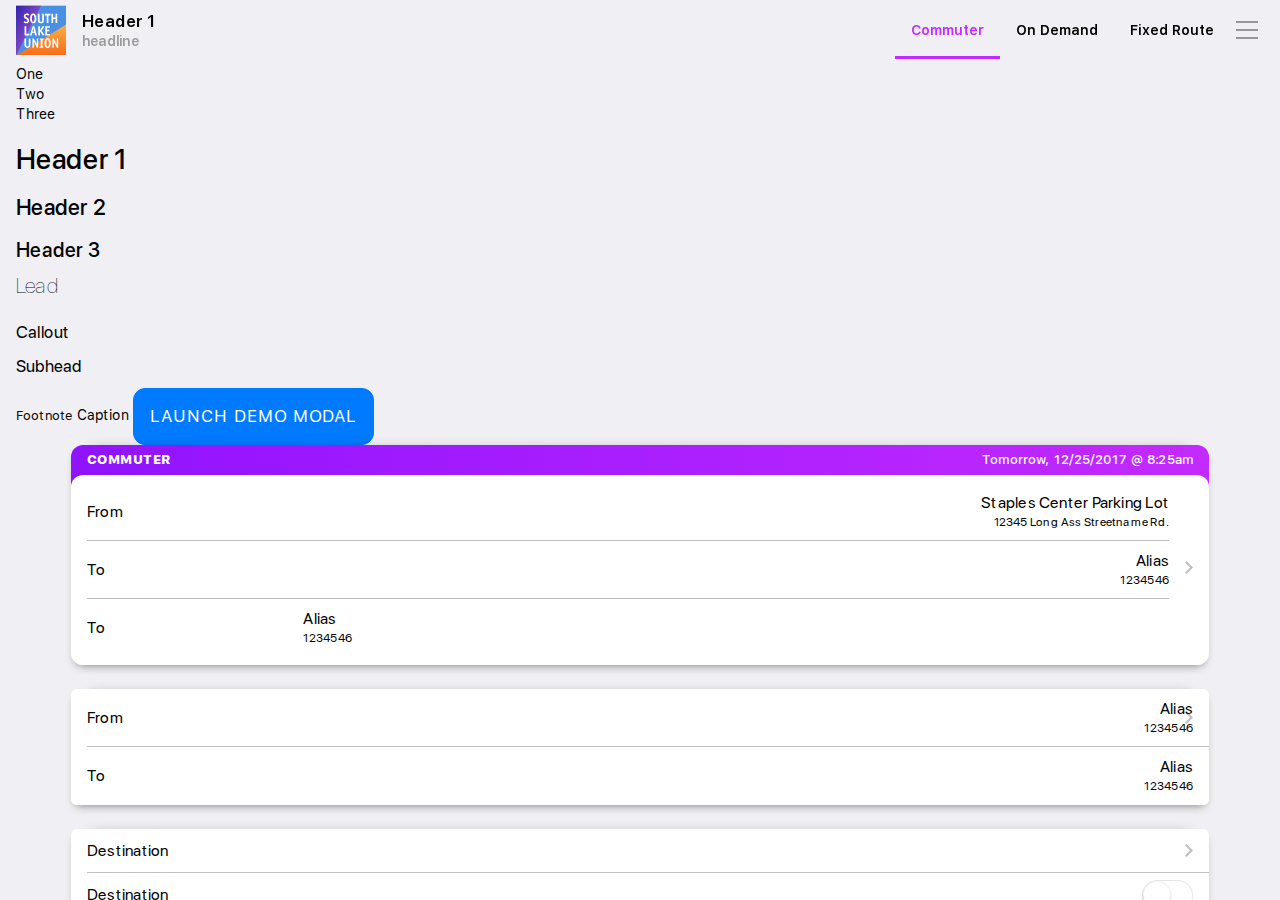
==== commit 932322fd: "Reservations update" ====
--- a/index.html
+++ b/index.html
@@ -13,7 +13,6 @@
 		<meta name="apple-mobile-web-app-capable" content="yes">
 		<meta name="apple-mobile-web-app-status-bar-style" content="black-translucent" />
         <!-- Place favicon.ico and apple-touch-icon.png in the root directory -->
-	
 		<link rel='stylesheet' href='css/normalize.min.css'>
 		<link rel='stylesheet' href='css/bootstrap-theme.css'>
 		<link rel='stylesheet' href='css/bootstrap.min.css'>
@@ -24,38 +23,36 @@
     </head>
     <body class="ios" onload="loaded();">
 		<div class="page-wrapper">
-		<header class="header__mobile hidden-md hidden-lg">
-			<nav>
-				<a href="#" class="left">Left</a>
-				<div class="header-group-stuck">
-					<h1 class="title">Header 1</h1>
-					<p class="headline">headline</p>
-				</div>
-				<a href="#" class="right">Right</a>
-			</nav>
-		</header>
-		
-		<header class="header__desktop hidden-sm hidden-xs">
-			<div class="header__branding">
-				<a class="header__logo" href="#">Logo</a>
-				<div class="header-group">
-					<h1 class="title">Header 1</h1>
-					<p class="headline">headline</p>
-				</div>
-			</div>
-			<nav>
-				<a href="#">Commuter</a>
-				<a href="#">On Demand</a>
-				<a href="#">Fixed Route</a>
-				<a href="#" class="menu">Menu</a>		
-				</div>
-			</nav>
-		</header>
+
+<header class="header__mobile hidden-md hidden-lg">
+	<nav>
+		<a href="#" class="left">Left</a>
+		<div class="header-group-stuck">
+			<h1 class="title">Header 1</h1>
+			<p class="headline">headline</p>
+		</div>
+		<a href="#" class="right">Right</a>
+	</nav>
+</header>
+
+<header class="header__desktop hidden-sm hidden-xs">
+	<div class="header__branding">
+		<a class="header__logo" href="#">Logo</a>
+		<div class="header-group">
+			<h1 class="title">Header 1</h1>
+			<p class="headline">headline</p>
+		</div>
+	</div>
+	<nav>
+		<a href="#" class="link--commuter active">Commuter</a>
+		<a href="#" class="link--drt">On Demand</a>
+		<a href="#" class="link--fixed">Fixed Route</a>
+		<a href="#" class="link--menu">Menu</a>	
+	</nav>
+</header>
 		
 		<div id="wrapper">
-			<div class="scroller">
-				<div class="header__placeholder"></div>	
-				<div class="content">
+			<div class="content">
 					<div class="container-fluid">
 						<div class="header-group hidden-md hidden-lg">
 							<h1 class="title">Header 1</h1>
@@ -189,8 +186,6 @@
 						</div>
 					</div>
 				</div>
-				<div class="footer__placeholder"></div>	
-			</div>
     	</div>
     	<footer class="footer-nav hidden-md hidden-lg" >
     		<nav>
--- a/css/main.css
+++ b/css/main.css
@@ -688,8 +688,8 @@
 	background: url(../images/glyph/glyph-carot.svg) no-repeat 110% center transparent;
 }
 
-.form-control--input .text--primary {
-	width: 100%;
+.form-control--input .text {
+	width: auto;
 }
 
 .form-control--input input[type=date] {
@@ -832,6 +832,82 @@
 	background: #539707;
 	color: #ffffff;
 	outline: none;
+}
+
+.form-group--daypicker {
+	display: flex;
+	justify-content: space-between;
+	width: 100%;
+	max-width: 369px;
+	margin-right: 32px;
+}
+
+.close--daypicker {
+	background: url(../images/glyph/glyph-close.svg) no-repeat center right;
+	text-indent: -10000px;
+	width: 32px;
+	height: 32px;
+}
+
+.close--daypicker:hover {
+	background: url(../images/glyph/glyph-close-black.svg) no-repeat center right;
+}
+
+.form-control--daypicker {
+	display: flex;
+	align-items: center;
+	position: relative;
+	justify-content: flex-start;
+}
+
+.form-control--daypicker input[type="checkbox"] {
+	border: 0;
+	clip: rect(0 0 0 0);
+	height: 1px;
+	margin: -1px;
+	overflow: hidden;
+	padding: 0;
+	position: absolute;
+	width: 1px;
+}
+
+.form-control--daypicker input[type="checkbox"] + span {
+	width: 32px;
+	height: 32px;
+	position: relative;
+	text-align: center;
+	display: flex;
+	align-items: center;
+	justify-content: center;
+}
+
+.form-control--daypicker input[type="checkbox"] + span small {
+	position: relative;
+	z-index: 1;
+	color: white;
+}
+
+.form-control--daypicker input[type="checkbox"] + span:after {
+	position: absolute;
+	left: 0;
+	right: 0;
+	top: 0;
+	bottom: 0;
+	z-index: 0;
+	content: '';
+	background-color: #9B9B9B;
+	z-index: 0;
+	border-radius: 30px;
+	transition: all .32s;
+}
+
+.form-control--daypicker input[type="checkbox"]:checked + span:after {
+	background: #007AFF;
+}
+
+.form-control--daypicker input[type="checkbox"]:disabled + span:after {
+	background-color: rgba(0, 0, 0, 0.05);
+	color: #9B9B9B;
 }
 
 @media only screen and (max-width: 993px) {
@@ -992,13 +1068,13 @@
 }
 
 .cell__group {
-	width: 100%;
 	align-items: center;
 }
 
 .cell__group--options {
 	text-align: right;
 	flex-shrink: 1;
+	align-self: center;
 }
 
 .cell__group--align-right {
@@ -1263,16 +1339,19 @@
 	}
 }
 
+.week__group {
+	align-items: flex-start;
+}
+
 .header__desktop {
 	transition: all .6s;
 	position: fixed;
 	right: 0;
 	left: 0;
 	top: 0;
-	z-index: 10;
+	z-index: 1000;
 	display: flex;
 	align-items: center;
-	background: #efeef3;
 	border-bottom: 0.5px solid transparent;
 	-webkit-backdrop-filter: blur(20px);
 	padding: 4px 16px;
@@ -1288,6 +1367,63 @@
 
 .header__desktop nav a {
 	padding: 16px;
+	color: #000;
+	font-size: 14px;
+	font-weight: 600;
+}
+
+.header__desktop nav a:hover {
+	text-decoration: none;
+}
+
+.header__desktop nav a.link--commuter.active {
+	box-shadow: 0px 3px 0px #C32AFF;
+	color: #C32AFF;
+}
+
+.header__desktop nav a.link--commuter:hover {
+	color: #C32AFF;
+}
+
+.header__desktop nav a.link--fixed.active {
+	box-shadow: 0px 3px 0px #F76B1C;
+	color: #F76B1C;
+}
+
+.header__desktop nav a.link--fixed:hover {
+	color: #F76B1C;
+}
+
+.header__desktop nav a.link--drt.active {
+	box-shadow: 0px 3px 0px #7BB8FF;
+	color: #7BB8FF;
+}
+
+.header__desktop nav a.link--drt:hover {
+	color: #4A90E2;
+}
+
+.header__desktop nav a.link--menu {
+	background: url(../images/nav/tab-5-inactive.svg) no-repeat center;
+	text-indent: -10000px;
+	padding: 0;
+	width: 34px;
+	height: 34px;
+	transition: all .22s ease-in-out;
+}
+
+.header__desktop nav a.link--menu:hover {
+	background-color: #fff;
+	border-radius: 3px;
+	box-shadow: 0px 5px 10px -5px #444;
+	transition: all .22s ease-in-out;
+}
+
+.header__desktop nav a.link--menu:active {
+	background-color: #fff;
+	border-radius: 3px;
+	box-shadow: 0px 0px 0px 0px #444;
+	transition: all .05s ease-in-out;
 }
 
 .header__desktop .header-group {
@@ -1297,34 +1433,36 @@
 
 .header__desktop .header-group .title {
 	font-size: 17px;
+	margin-bottom: 4px;
 }
 
 .header__desktop .header-group .headline {
 	margin-bottom: 0;
 	font-size: 14px;
+	line-height: 1;
 }
 
 .header__desktop .header__branding {
 	display: flex;
 	align-items: center;
+	width: 100%;
 }
 
 .header__desktop .header__logo {
-	width: 120px;
-	height: 60px;
-	background: pink;
+	min-width: 50px;
+	height: 50px;
+	background: url(../images/branding/206/logo.svg) no-repeat center center;
+	background-size: cover;
 	display: block;
+	padding: 0;
+	text-indent: -10000px;
 	margin-right: 16px;
-}
-
-.header__desktop nav a.menu {
-	background: url(../images/nav/tab-5-inactive.svg) no-repeat center;
-	text-indent: -10000px;
+	transform: translateZ(0);
 }
 
 .scrolled .header__desktop {
-	background: rgba(255, 255, 255, 0.84);
-	transition: background .65s, opacity .65s, -webkit-backdrop-filter 0s;
+	background: rgba(255, 255, 255, 0.74);
+	transition: background .2s ease-in-out, opacity .2s ease-in-out, border-bottom .2s ease-in-out, -webkit-backdrop-filter .2s ease-in-out;
 	border-bottom: 0.5px solid rgba(0, 0, 0, 0.12);
 	-webkit-backdrop-filter: blur(10px);
 }
@@ -1339,7 +1477,6 @@
 	min-height: 64px;
 	display: flex;
 	align-items: flex-end;
-	background: #efeef3;
 	border-bottom: 0.5px solid transparent;
 	-webkit-backdrop-filter: blur(20px);
 	padding-top: env(safe-area-inset-top);
@@ -1386,7 +1523,7 @@
 
 .header__mobile .header-group-stuck {
 	opacity: 0;
-	transition: background .2s, opacity .2s, border-bottom .2s, -webkit-backdrop-filter .2s;
+	transition: background .2s ease-in-out, opacity .2s ease-in-out, border-bottom .2s ease-in-out, -webkit-backdrop-filter .2s ease-in-out;
 	text-align: center;
 	align-self: center;
 }
@@ -1422,7 +1559,7 @@
 
 .scrolled .header__mobile {
 	transition: background .65s, opacity .65s, -webkit-backdrop-filter 0s;
-	background: rgba(255, 255, 255, 0.9);
+	background: rgba(255, 255, 255, 0) !important;
 	border-bottom: 0.5px solid rgba(0, 0, 0, 0.12);
 }
 
@@ -1469,7 +1606,7 @@
 	position: fixed;
 	width: 100%;
 	bottom: 0px;
-	background-color: rgba(255, 255, 255, 0.9);
+	background-color: rgba(255, 255, 255, 0.74);
 	-webkit-backdrop-filter: blur(10px);
 	padding-bottom: env(safe-area-inset-bottom);
 	padding-left: env(safe-area-inset-left);
@@ -1633,12 +1770,38 @@
 }
 */
 
-.cal__placeholder {
-	height: 120px;
+.owl-carousel {
+	background: rgba(255, 255, 255, 0.54);
+	border-bottom: 0.5px solid transparent;
+	-webkit-backdrop-filter: blur(20px);
 }
 
 .owl-stage {
 	position: relative;
+	padding-bottom: 16px;
+}
+
+.owl-dots {
+	display: flex;
+	justify-content: center;
+	bottom: 8px;
+	position: absolute;
+	width: 100%;
+}
+
+.owl-dots .owl-dot {
+	width: 6px;
+	height: 6px;
+	background: rgba(0, 0, 0, 0.1);
+	z-index: 1000;
+	display: block;
+	margin-right: 8px;
+	border-radius: 30px;
+	transition: background .3s;
+}
+
+.owl-dots .owl-dot.active {
+	background: rgba(0, 0, 0, 0.5);
 }
 
 .owl-next {
@@ -1647,6 +1810,12 @@
 	top: 0;
 	height: 100%;
 	background: url(../images/glyph/glyph-carot.svg) no-repeat center center;
+	transition: opacity 1s ease-in-out 0s;
+	width: 16px;
+}
+
+.owl-next.disabled {
+	opacity: .1;
 }
 
 .owl-prev {
@@ -1654,18 +1823,17 @@
 	left: 0;
 	height: 100%;
 	top: 0;
-	background: url(../images/glyph/glyph-carot.svg) no-repeat center center;
-	transform: rotateZ(180deg);
+	background: url(../images/glyph/glyph-carot-left.svg) no-repeat center center;
+	transition: opacity 1s ease-in-out 0s;
+	width: 16px;
+}
+
+.owl-prev.disabled {
+	opacity: .1;
 }
 
 .owl-item {
 	margin: 0 !important;
-}
-
-.owl-stage-outer {
-	background: rgba(255, 255, 255, 0.54);
-	border-bottom: 0.5px solid transparent;
-	-webkit-backdrop-filter: blur(20px);
 }
 
 .cal {
@@ -1684,7 +1852,9 @@
 	justify-content: space-around;
 	align-items: center;
 	margin-top: 16px;
-	margin-bottom: 32px;
+	margin-bottom: 16px;
+	padding: 0 16px;
+	width: 100%;
 }
 
 .cal__day {
@@ -1730,6 +1900,8 @@
 	bottom: 8px;
 	left: 50%;
 	margin-left: -40px;
+	z-index: 101;
+	bottom: -10px;
 }
 
 .indicator__disc {
@@ -1747,7 +1919,6 @@
 	position: absolute;
 	height: 100%;
 	top: 0;
-	background: url(../images/glyph/glyph-carot.svg) no-repeat center center;
 	text-indent: -10000px;
 	display: block;
 	width: 16px;
@@ -1756,12 +1927,13 @@
 .indicator__carot--left {
 	position: absolute;
 	left: 8px;
-	transform: rotateZ(180deg);
+	background: url(../images/glyph/glyph-carot-left.svg) no-repeat center center;
 }
 
 .indicator__carot--right {
 	position: absolute;
 	right: 8px;
+	background: url(../images/glyph/glyph-carot.svg) no-repeat center center;
 }
 
 .day__number {
@@ -1784,6 +1956,10 @@
 	margin-bottom: 5px;
 }
 
+.cal + #wrapper {
+	padding-top: 110px;
+}
+
 body, html {
 	background: #EFEFF4;
 	-webkit-font-smoothing: subpixel-antialiased;
@@ -1801,7 +1977,7 @@
 	margin: 0;
 }
 
-body .container {
+body .container, body .container-fluid {
 	padding: 0 16px;
 }
 
@@ -1811,11 +1987,40 @@
 	bottom: 0;
 	left: 0;
 	right: 0;
-	overflow-y: scroll;
+	overflow-y: auto;
 	overflow-x: hidden;
 	-webkit-overflow-scrolling: touch;
 	max-height: 100vh;
-	padding-top: 16px;
+	z-index: 0;
+}
+
+::-webkit-scrollbar {
+	width: 8px;
+	height: 8px;
+}
+
+::-webkit-scrollbar-thumb {
+	width: 5px;
+	height: 5px;
+	background: rgba(0, 0, 0, 0.3);
+	border-radius: 30px;
+}
+
+#wrapper::-webkit-scrollbar-track-piece:start {
+	margin-top: 61px;
+}
+
+#wrapper::-webkit-scrollbar-track-piece:end {
+	margin-bottom: 65px;
+}
+
+.cal ~ #wrapper::-webkit-scrollbar-track-piece:start {
+	margin-top: 162px;
+}
+
+.page-wrapper {
+	height: 100vh;
+	position: relative;
 }
 
 #wrapper.owl-header {
@@ -1824,6 +2029,11 @@
 
 footer ~ #wrapper {
 	bottom: 44px;
+}
+
+.content {
+	padding-top: 64px;
+	padding-bottom: 80px;
 }
 
 /*.iscroll--on {
@@ -1893,9 +2103,3 @@
 	width: 4px;
 	border-radius: 30px;
 }
-
-@media only screen and (min-width: 993px) {
-	.content {
-		margin-top: 24px;
-	}
-}
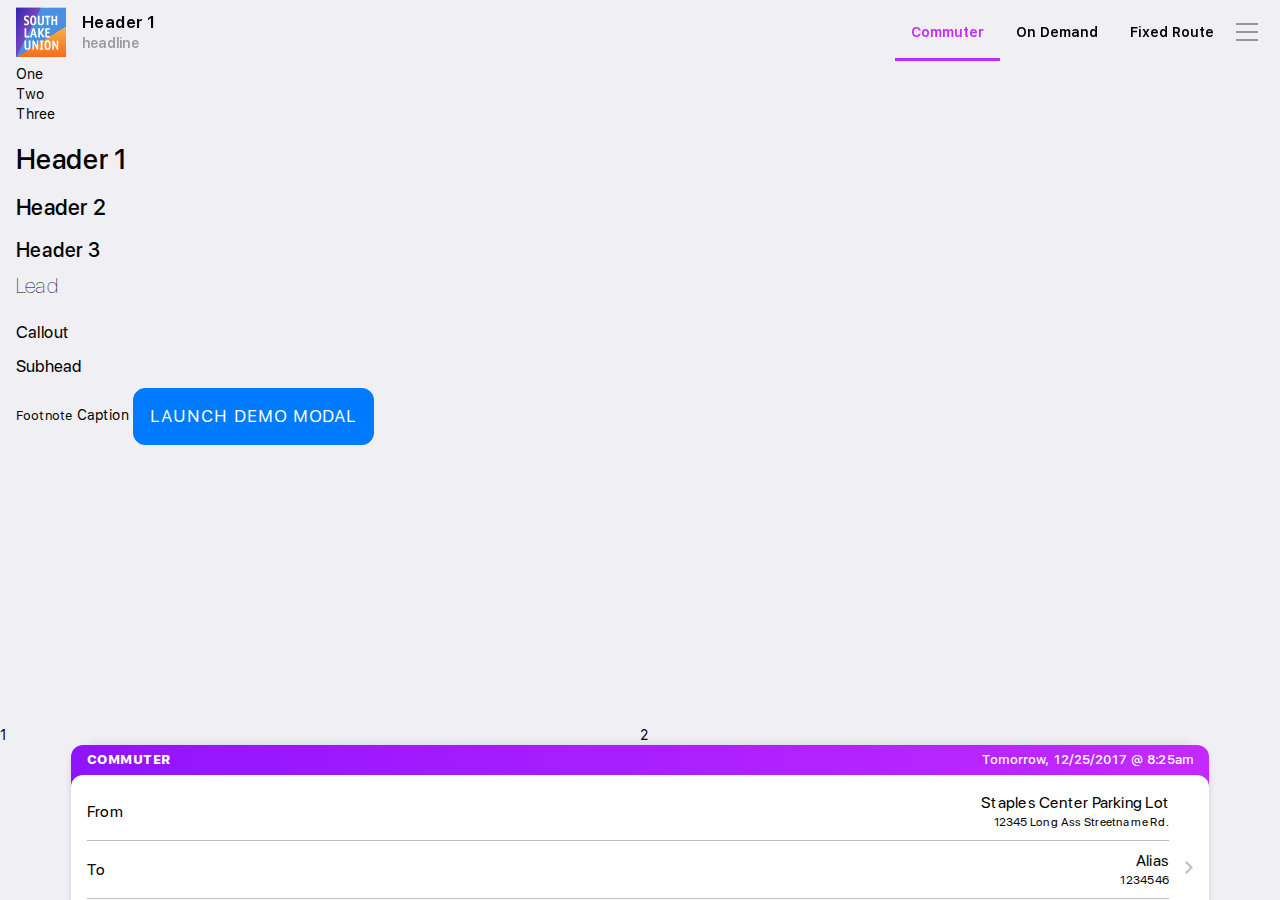
==== commit 88e67d2c: "trips page" ====
--- a/index.html
+++ b/index.html
@@ -16,7 +16,7 @@
 		<link rel='stylesheet' href='css/normalize.min.css'>
 		<link rel='stylesheet' href='css/bootstrap-theme.css'>
 		<link rel='stylesheet' href='css/bootstrap.min.css'>
-		<link rel='stylesheet' href='css/main.css'>
+		<link rel='stylesheet' href='css/main_v2.css'>
 		<script src='js/vendor/modernizr-2.6.2.min.js'></script>
 		<script src='js/iscroll.js'></script>
 		<script src='js/iscroll-probe.js'></script>
@@ -88,6 +88,35 @@
 						</button>
 						
 					</div>
+					<style>
+						.row-flex {
+							display: flex;
+							justify-content: space-between;
+							height: 300px;
+							align-items: flex-end;
+						}
+						.left {
+							
+							flex-grow: 1;
+						}
+						.right {
+				
+							flex-grow: 1;
+						}
+					</style>
+					<div class="row-flex">
+						<div class="left">
+							1
+						</div>
+						
+						<div class="right">
+							2
+						</div>
+						
+
+					</div>
+						
+					
 					
 					<div class="container">
 						<div class="module">
@@ -482,7 +511,7 @@
 		 <script>
 		 	$(function() {
 		 	    //caches a jQuery object containing the header element
-		 	    var body = $(".page-wrapper");
+		 	    var body = $document.find(".page-wrapper");
 		 	    $('#wrapper').scroll(function() {
 		 	        var scroll = $('#wrapper').scrollTop();
 		 	        if (scroll >= 68) {
--- a/css/main_v2.css
+++ b/css/main_v2.css
@@ -0,0 +1,2236 @@
+@charset "UTF-8";
+body {
+	font-family: 'SF Pro Text';
+	color: #030303;
+	-webkit-font-smoothing: subpixel-antialiased;
+	padding: 0;
+}
+
+body h1, body h2, body h3 {
+	font-family: 'SF Pro Display';
+	font-size: 28px;
+	letter-spacing: .34px;
+	word-spacing: .11px;
+	font-weight: 500;
+	color: #030303;
+}
+
+body h1.title, body h2.title, body h3.title {
+	font-size: 34px;
+	letter-spacing: .41px;
+	word-spacing: .13px;
+	font-weight: 600;
+}
+
+body h2 {
+	font-size: 22px;
+	letter-spacing: .28px;
+	word-spacing: .16px;
+}
+
+body h3 {
+	font-size: 20px;
+	letter-spacing: .25px;
+	word-spacing: .19px;
+}
+
+body p, body label, body .text-value {
+	font: 17px "SF Pro Display";
+	letter-spacing: .22px;
+	line-height: 24px;
+}
+
+body p.headline, body label.headline, body .headline.text-value {
+	color: #9B9B9B;
+	font-weight: 600;
+	margin-top: 0;
+}
+
+body footnote, body .text-sm {
+	font-size: 13px;
+	letter-spacing: .13px;
+	line-height: 14px;
+}
+
+body label, body .text-value {
+	margin-bottom: 0;
+	line-height: 1;
+}
+
+.text {
+	font: 16px "SF Pro Display";
+	letter-spacing: .22px;
+	line-height: 24px;
+	margin-bottom: 0;
+}
+
+.text-group {
+	display: flex;
+	width: 100%;
+	align-items: flex-end;
+	align-self: center;
+}
+
+.text__time--from:after {
+	background: url(../images/glyph/glyph-arrow-right.svg) no-repeat center center;
+	width: 16px;
+	height: 12px;
+	content: '';
+	display: inline-block;
+	margin: 0 4px;
+}
+
+.text--headline {
+	color: #030303;
+	font-weight: 600;
+	margin-right: 8px;
+}
+
+.text--callout {
+	font-size: 16px;
+	color: #4A4A4A;
+}
+
+.text--caption {
+	font-size: 13px;
+	color: #4A4A4A;
+}
+
+.text--default {
+	letter-spacing: .22px;
+	line-height: 24px;
+	margin-bottom: 0;
+	margin-top: 4px;
+}
+
+.text--secondary {
+	line-height: 14px;
+	margin-bottom: 4px;
+	font-size: 12px;
+}
+
+.text--available {
+	color: #60AD06;
+}
+
+.text--na {
+	color: rgba(0, 0, 0, 0.1);
+}
+
+.text--link {
+	color: #007AFF;
+}
+
+.text--warning {
+	color: #D0021B;
+}
+
+.text--waitlist {
+	color: #F76D1D;
+}
+
+.text--pickup {
+	color: #4A90E2;
+}
+
+.text--dropoff {
+	color: #417505;
+}
+
+@font-face {
+font-family: 'SF Pro Display';
+src: url("../fonts/SFProDisplay-Thin.eot");
+src: url("../fonts/SFProDisplay-Thin.eot?#iefix") format("embedded-opentype"), url("../fonts/SFProDisplay-Thin.woff2") format("woff2"), url("../fonts/SFProDisplay-Thin.woff") format("woff");
+font-weight: 100;
+font-style: normal;
+}
+
+@font-face {
+font-family: 'SF Pro Display';
+src: url("../fonts/SFProDisplay-RegularItalic.eot");
+src: url("../fonts/SFProDisplay-RegularItalic.eot?#iefix") format("embedded-opentype"), url("../fonts/SFProDisplay-RegularItalic.woff2") format("woff2"), url("../fonts/SFProDisplay-RegularItalic.woff") format("woff");
+font-weight: normal;
+font-style: italic;
+}
+
+@font-face {
+font-family: 'SF Pro Text';
+src: url("../fonts/SFProText-SemiboldItalic.eot");
+src: url("../fonts/SFProText-SemiboldItalic.eot?#iefix") format("embedded-opentype"), url("../fonts/SFProText-SemiboldItalic.woff2") format("woff2"), url("../fonts/SFProText-SemiboldItalic.woff") format("woff");
+font-weight: 600;
+font-style: italic;
+}
+
+@font-face {
+font-family: 'SF UI Text';
+src: url("../fonts/SFUIText-Light.eot");
+src: url("../fonts/SFUIText-Light.eot?#iefix") format("embedded-opentype"), url("../fonts/SFUIText-Light.woff2") format("woff2"), url("../fonts/SFUIText-Light.woff") format("woff");
+font-weight: 200;
+font-style: normal;
+}
+
+@font-face {
+font-family: 'SF UI Text';
+src: url("../fonts/SFUIText-Medium.eot");
+src: url("../fonts/SFUIText-Medium.eot?#iefix") format("embedded-opentype"), url("../fonts/SFUIText-Medium.woff2") format("woff2"), url("../fonts/SFUIText-Medium.woff") format("woff");
+font-weight: 500;
+font-style: normal;
+}
+
+@font-face {
+font-family: 'SF Pro Text';
+src: url("../fonts/SFProText-HeavyItalic.eot");
+src: url("../fonts/SFProText-HeavyItalic.eot?#iefix") format("embedded-opentype"), url("../fonts/SFProText-HeavyItalic.woff2") format("woff2"), url("../fonts/SFProText-HeavyItalic.woff") format("woff");
+font-weight: 900;
+font-style: italic;
+}
+
+@font-face {
+font-family: 'SF UI Text';
+src: url("../fonts/SFUIText-MediumItalic.eot");
+src: url("../fonts/SFUIText-MediumItalic.eot?#iefix") format("embedded-opentype"), url("../fonts/SFUIText-MediumItalic.woff2") format("woff2"), url("../fonts/SFUIText-MediumItalic.woff") format("woff");
+font-weight: 500;
+font-style: italic;
+}
+
+@font-face {
+font-family: 'SF Pro Display';
+src: url("../fonts/SFProDisplay-Black.eot");
+src: url("../fonts/SFProDisplay-Black.eot?#iefix") format("embedded-opentype"), url("../fonts/SFProDisplay-Black.woff2") format("woff2"), url("../fonts/SFProDisplay-Black.woff") format("woff");
+font-weight: 900;
+font-style: normal;
+}
+
+@font-face {
+font-family: 'SF UI Text';
+src: url("../fonts/SFUIText-LightItalic.eot");
+src: url("../fonts/SFUIText-LightItalic.eot?#iefix") format("embedded-opentype"), url("../fonts/SFUIText-LightItalic.woff2") format("woff2"), url("../fonts/SFUIText-LightItalic.woff") format("woff");
+font-weight: 200;
+font-style: italic;
+}
+
+@font-face {
+font-family: 'SF UI Display';
+src: url("../fonts/SFUIDisplay-Light.eot");
+src: url("../fonts/SFUIDisplay-Light.eot?#iefix") format("embedded-opentype"), url("../fonts/SFUIDisplay-Light.woff2") format("woff2"), url("../fonts/SFUIDisplay-Light.woff") format("woff");
+font-weight: 200;
+font-style: normal;
+}
+
+@font-face {
+font-family: 'SF UI Text';
+src: url("../fonts/SFUIText-SemiboldItalic.eot");
+src: url("../fonts/SFUIText-SemiboldItalic.eot?#iefix") format("embedded-opentype"), url("../fonts/SFUIText-SemiboldItalic.woff2") format("woff2"), url("../fonts/SFUIText-SemiboldItalic.woff") format("woff");
+font-weight: 600;
+font-style: italic;
+}
+
+@font-face {
+font-family: 'SF Pro Display';
+src: url("../fonts/SFProDisplay-BoldItalic.eot");
+src: url("../fonts/SFProDisplay-BoldItalic.eot?#iefix") format("embedded-opentype"), url("../fonts/SFProDisplay-BoldItalic.woff2") format("woff2"), url("../fonts/SFProDisplay-BoldItalic.woff") format("woff");
+font-weight: bold;
+font-style: italic;
+}
+
+@font-face {
+font-family: 'SF Pro Display';
+src: url("../fonts/SFProDisplay-UltralightItalic.eot");
+src: url("../fonts/SFProDisplay-UltralightItalic.eot?#iefix") format("embedded-opentype"), url("../fonts/SFProDisplay-UltralightItalic.woff2") format("woff2"), url("../fonts/SFProDisplay-UltralightItalic.woff") format("woff");
+font-weight: 200;
+font-style: italic;
+}
+
+@font-face {
+font-family: 'SF UI Text';
+src: url("../fonts/SFUIText-Semibold.eot");
+src: url("../fonts/SFUIText-Semibold.eot?#iefix") format("embedded-opentype"), url("../fonts/SFUIText-Semibold.woff2") format("woff2"), url("../fonts/SFUIText-Semibold.woff") format("woff");
+font-weight: 600;
+font-style: normal;
+}
+
+@font-face {
+font-family: 'SF Pro Display';
+src: url("../fonts/SFProDisplay-Light.eot");
+src: url("../fonts/SFProDisplay-Light.eot?#iefix") format("embedded-opentype"), url("../fonts/SFProDisplay-Light.woff2") format("woff2"), url("../fonts/SFProDisplay-Light.woff") format("woff");
+font-weight: 200;
+font-style: normal;
+}
+
+@font-face {
+font-family: 'SF Pro Display';
+src: url("../fonts/SFProDisplay-HeavyItalic.eot");
+src: url("../fonts/SFProDisplay-HeavyItalic.eot?#iefix") format("embedded-opentype"), url("../fonts/SFProDisplay-HeavyItalic.woff2") format("woff2"), url("../fonts/SFProDisplay-HeavyItalic.woff") format("woff");
+font-weight: 900;
+font-style: italic;
+}
+
+@font-face {
+font-family: 'SF Pro Display';
+src: url("../fonts/SFProDisplay-Regular.eot");
+src: url("../fonts/SFProDisplay-Regular.eot?#iefix") format("embedded-opentype"), url("../fonts/SFProDisplay-Regular.woff2") format("woff2"), url("../fonts/SFProDisplay-Regular.woff") format("woff");
+font-weight: normal;
+font-style: normal;
+}
+
+@font-face {
+font-family: 'SF UI Display';
+src: url("../fonts/SFUIDisplay-Medium.eot");
+src: url("../fonts/SFUIDisplay-Medium.eot?#iefix") format("embedded-opentype"), url("../fonts/SFUIDisplay-Medium.woff2") format("woff2"), url("../fonts/SFUIDisplay-Medium.woff") format("woff");
+font-weight: 500;
+font-style: normal;
+}
+
+@font-face {
+font-family: 'SF UI Display';
+src: url("../fonts/SFUIDisplay-Thin.eot");
+src: url("../fonts/SFUIDisplay-Thin.eot?#iefix") format("embedded-opentype"), url("../fonts/SFUIDisplay-Thin.woff2") format("woff2"), url("../fonts/SFUIDisplay-Thin.woff") format("woff");
+font-weight: 100;
+font-style: normal;
+}
+
+@font-face {
+font-family: 'SF UI Text';
+src: url("../fonts/SFUIText-Heavy.eot");
+src: url("../fonts/SFUIText-Heavy.eot?#iefix") format("embedded-opentype"), url("../fonts/SFUIText-Heavy.woff2") format("woff2"), url("../fonts/SFUIText-Heavy.woff") format("woff");
+font-weight: 900;
+font-style: normal;
+}
+
+@font-face {
+font-family: 'SF UI Display';
+src: url("../fonts/SFUIDisplay-Semibold.eot");
+src: url("../fonts/SFUIDisplay-Semibold.eot?#iefix") format("embedded-opentype"), url("../fonts/SFUIDisplay-Semibold.woff2") format("woff2"), url("../fonts/SFUIDisplay-Semibold.woff") format("woff");
+font-weight: 600;
+font-style: normal;
+}
+
+@font-face {
+font-family: 'SF Pro Text';
+src: url("../fonts/SFProText-Regular.eot");
+src: url("../fonts/SFProText-Regular.eot?#iefix") format("embedded-opentype"), url("../fonts/SFProText-Regular.woff2") format("woff2"), url("../fonts/SFProText-Regular.woff") format("woff");
+font-weight: normal;
+font-style: normal;
+}
+
+@font-face {
+font-family: 'SF UI Display';
+src: url("../fonts/SFUIDisplay-Regular.eot");
+src: url("../fonts/SFUIDisplay-Regular.eot?#iefix") format("embedded-opentype"), url("../fonts/SFUIDisplay-Regular.woff2") format("woff2"), url("../fonts/SFUIDisplay-Regular.woff") format("woff");
+font-weight: normal;
+font-style: normal;
+}
+
+@font-face {
+font-family: 'SF UI Text';
+src: url("../fonts/SFUIText-Bold.eot");
+src: url("../fonts/SFUIText-Bold.eot?#iefix") format("embedded-opentype"), url("../fonts/SFUIText-Bold.woff2") format("woff2"), url("../fonts/SFUIText-Bold.woff") format("woff");
+font-weight: bold;
+font-style: normal;
+}
+
+@font-face {
+font-family: 'SF UI Display';
+src: url("../fonts/SFUIDisplay-Ultralight.eot");
+src: url("../fonts/SFUIDisplay-Ultralight.eot?#iefix") format("embedded-opentype"), url("../fonts/SFUIDisplay-Ultralight.woff2") format("woff2"), url("../fonts/SFUIDisplay-Ultralight.woff") format("woff");
+font-weight: 200;
+font-style: normal;
+}
+
+@font-face {
+font-family: 'SF UI Display';
+src: url("../fonts/SFUIDisplay-Heavy.eot");
+src: url("../fonts/SFUIDisplay-Heavy.eot?#iefix") format("embedded-opentype"), url("../fonts/SFUIDisplay-Heavy.woff2") format("woff2"), url("../fonts/SFUIDisplay-Heavy.woff") format("woff");
+font-weight: 900;
+font-style: normal;
+}
+
+@font-face {
+font-family: 'SF UI Text';
+src: url("../fonts/SFUIText-HeavyItalic.eot");
+src: url("../fonts/SFUIText-HeavyItalic.eot?#iefix") format("embedded-opentype"), url("../fonts/SFUIText-HeavyItalic.woff2") format("woff2"), url("../fonts/SFUIText-HeavyItalic.woff") format("woff");
+font-weight: 900;
+font-style: italic;
+}
+
+@font-face {
+font-family: 'SF Pro Display';
+src: url("../fonts/SFProDisplay-MediumItalic.eot");
+src: url("../fonts/SFProDisplay-MediumItalic.eot?#iefix") format("embedded-opentype"), url("SFProDisplay-MediumItalic.woff2") format("woff2"), url("SFProDisplay-MediumItalic.woff") format("woff");
+font-weight: 500;
+font-style: italic;
+}
+
+@font-face {
+font-family: 'SF UI Text';
+src: url("../fonts/SFUIText-BoldItalic.eot");
+src: url("../fonts/SFUIText-BoldItalic.eot?#iefix") format("embedded-opentype"), url("../fonts/SFUIText-BoldItalic.woff2") format("woff2"), url("../fonts/SFUIText-BoldItalic.woff") format("woff");
+font-weight: bold;
+font-style: italic;
+}
+
+@font-face {
+font-family: 'SF Pro Text';
+src: url("../fonts/SFProText-RegularItalic.eot");
+src: url("../fonts/SFProText-RegularItalic.eot?#iefix") format("embedded-opentype"), url("../fonts/SFProText-RegularItalic.woff2") format("woff2"), url("../fonts/SFProText-RegularItalic.woff") format("woff");
+font-weight: normal;
+font-style: italic;
+}
+
+@font-face {
+font-family: 'SF Pro Display';
+src: url("../fonts/SFProDisplay-Medium.eot");
+src: url("../fonts/SFProDisplay-Medium.eot?#iefix") format("embedded-opentype"), url("../fonts/SFProDisplay-Medium.woff2") format("woff2"), url("../fonts/SFProDisplay-Medium.woff") format("woff");
+font-weight: 500;
+font-style: normal;
+}
+
+@font-face {
+font-family: 'SF Pro Text';
+src: url("../fonts/SFProText-Light.eot");
+src: url("../fonts/SFProText-Light.eot?#iefix") format("embedded-opentype"), url("../fonts/SFProText-Light.woff2") format("woff2"), url("../fonts/SFProText-Light.woff") format("woff");
+font-weight: 200;
+font-style: normal;
+}
+
+@font-face {
+font-family: 'SF UI Display';
+src: url("../fonts/SFUIDisplay-Bold.eot");
+src: url("../fonts/SFUIDisplay-Bold.eot?#iefix") format("embedded-opentype"), url("../fonts/SFUIDisplay-Bold.woff2") format("woff2"), url("../fonts/SFUIDisplay-Bold.woff") format("woff");
+font-weight: bold;
+font-style: normal;
+}
+
+@font-face {
+font-family: 'SF Pro Display';
+src: url("../fonts/SFProDisplay-SemiboldItalic.eot");
+src: url("../fonts/SFProDisplay-SemiboldItalic.eot?#iefix") format("embedded-opentype"), url("../fonts/SFProDisplay-SemiboldItalic.woff2") format("woff2"), url("../fonts/SFProDisplay-SemiboldItalic.woff") format("woff");
+font-weight: 600;
+font-style: italic;
+}
+
+@font-face {
+font-family: 'SF Pro Display';
+src: url("../fonts/SFProDisplay-ThinItalic.eot");
+src: url("../fonts/SFProDisplay-ThinItalic.eot?#iefix") format("embedded-opentype"), url("../fonts/SFProDisplay-ThinItalic.woff2") format("woff2"), url("../fonts/SFProDisplay-ThinItalic.woff") format("woff");
+font-weight: 100;
+font-style: italic;
+}
+
+@font-face {
+font-family: 'SF Pro Display';
+src: url("../fonts/SFProDisplay-BlackItalic.eot");
+src: url("../fonts/SFProDisplay-BlackItalic.eot?#iefix") format("embedded-opentype"), url("../fonts/SFProDisplay-BlackItalic.woff2") format("woff2"), url("../fonts/SFProDisplay-BlackItalic.woff") format("woff");
+font-weight: 900;
+font-style: italic;
+}
+
+@font-face {
+font-family: 'SF Pro Text';
+src: url("../fonts/SFProText-LightItalic.eot");
+src: url("../fonts/SFProText-LightItalic.eot?#iefix") format("embedded-opentype"), url("SFProText-LightItalic.woff2") format("woff2"), url("SFProText-LightItalic.woff") format("woff");
+font-weight: 200;
+font-style: italic;
+}
+
+@font-face {
+font-family: 'SF Pro Display';
+src: url("../fonts/SFProDisplay-Heavy.eot");
+src: url("../fonts/SFProDisplay-Heavy.eot?#iefix") format("embedded-opentype"), url("SFProDisplay-Heavy.woff2") format("woff2"), url("SFProDisplay-Heavy.woff") format("woff");
+font-weight: 900;
+font-style: normal;
+}
+
+@font-face {
+font-family: 'SF Pro Display';
+src: url("../fonts/SFProDisplay-Bold.eot");
+src: url("../fonts/SFProDisplay-Bold.eot?#iefix") format("embedded-opentype"), url("SFProDisplay-Bold.woff2") format("woff2"), url("SFProDisplay-Bold.woff") format("woff");
+font-weight: bold;
+font-style: normal;
+}
+
+@font-face {
+font-family: 'SF Pro Display';
+src: url("../fonts/SFProDisplay-LightItalic.eot");
+src: url("../fonts/SFProDisplay-LightItalic.eot?#iefix") format("embedded-opentype"), url("../fonts/SFProDisplay-LightItalic.woff2") format("woff2"), url("../fonts/SFProDisplay-LightItalic.woff") format("woff");
+font-weight: 200;
+font-style: italic;
+}
+
+@font-face {
+font-family: 'SF Pro Display';
+src: url("../fonts/SFProDisplay-Semibold.eot");
+src: url("../fonts/SFProDisplay-Semibold.eot?#iefix") format("embedded-opentype"), url("../fonts/SFProDisplay-Semibold.woff2") format("woff2"), url("../fonts/SFProDisplay-Semibold.woff") format("woff");
+font-weight: 600;
+font-style: normal;
+}
+
+@font-face {
+font-family: 'SF Pro Text';
+src: url("../fonts/SFProText-Medium.eot");
+src: url("../fonts/SFProText-Medium.eot?#iefix") format("embedded-opentype"), url("../fonts/SFProText-Medium.woff2") format("woff2"), url("../fonts/SFProText-Medium.woff") format("woff");
+font-weight: 500;
+font-style: normal;
+}
+
+@font-face {
+font-family: 'SF UI Text';
+src: url("../fonts/SFUIText-RegularItalic.eot");
+src: url("../fonts/SFUIText-RegularItalic.eot?#iefix") format("embedded-opentype"), url("../fonts/SFUIText-RegularItalic.woff2") format("woff2"), url("../fonts/SFUIText-RegularItalic.woff") format("woff");
+font-weight: normal;
+font-style: italic;
+}
+
+@font-face {
+font-family: 'SF Pro Text';
+src: url("../fonts/SFProText-Bold.eot");
+src: url("../fonts/SFProText-Bold.eot?#iefix") format("embedded-opentype"), url("../fonts/SFProText-Bold.woff2") format("woff2"), url("../fonts/SFProText-Bold.woff") format("woff");
+font-weight: bold;
+font-style: normal;
+}
+
+@font-face {
+font-family: 'SF UI Display';
+src: url("../fonts/SFUIDisplay-Black.eot");
+src: url("../fonts/SFUIDisplay-Black.eot?#iefix") format("embedded-opentype"), url("../fonts/SFUIDisplay-Black.woff2") format("woff2"), url("../fonts/SFUIDisplay-Black.woff") format("woff");
+font-weight: 900;
+font-style: normal;
+}
+
+@font-face {
+font-family: 'SF UI Text';
+src: url("../fonts/SFUIText-Regular.eot");
+src: url("../fonts/SFUIText-Regular.eot?#iefix") format("embedded-opentype"), url("../fonts/SFUIText-Regular.woff2") format("woff2"), url("../fonts/SFUIText-Regular.woff") format("woff");
+font-weight: normal;
+font-style: normal;
+}
+
+@font-face {
+font-family: 'SF Pro Text';
+src: url("../fonts/SFProText-Semibold.eot");
+src: url("../fonts/SFProText-Semibold.eot?#iefix") format("embedded-opentype"), url("../fonts/SFProText-Semibold.woff2") format("woff2"), url("../fonts/SFProText-Semibold.woff") format("woff");
+font-weight: 600;
+font-style: normal;
+}
+
+@font-face {
+font-family: 'SF Pro Text';
+src: url("../fonts/SFProText-Heavy.eot");
+src: url("../fonts/SFProText-Heavy.eot?#iefix") format("embedded-opentype"), url("../fonts/SFProText-Heavy.woff2") format("woff2"), url("../fonts/SFProText-Heavy.woff") format("woff");
+font-weight: 900;
+font-style: normal;
+}
+
+@font-face {
+font-family: 'SF Pro Display';
+src: url("../fonts/SFProDisplay-Ultralight.eot");
+src: url("../fonts/SFProDisplay-Ultralight.eot?#iefix") format("embedded-opentype"), url("../fonts/SFProDisplay-Ultralight.woff2") format("woff2"), url("../fonts/SFProDisplay-Ultralight.woff") format("woff");
+font-weight: 200;
+font-style: normal;
+}
+
+@font-face {
+font-family: 'SF Pro Text';
+src: url("../fonts/SFProText-MediumItalic.eot");
+src: url("../fonts/SFProText-MediumItalic.eot?#iefix") format("embedded-opentype"), url("../fonts/SFProText-MediumItalic.woff2") format("woff2"), url("../fonts/SFProText-MediumItalic.woff") format("woff");
+font-weight: 500;
+font-style: italic;
+}
+
+@font-face {
+font-family: 'SF Pro Text';
+src: url("../fonts/SFProText-BoldItalic.eot");
+src: url("../fonts/SFProText-BoldItalic.eot?#iefix") format("embedded-opentype"), url("../fonts/SFProText-BoldItalic.woff2") format("woff2"), url("../fonts/SFProText-BoldItalic.woff") format("woff");
+font-weight: bold;
+font-style: italic;
+}
+
+.form-group--radio {
+	width: 100%;
+	display: flex;
+	align-items: center;
+	margin-left: 32px;
+}
+
+.form-control--radio {
+	display: flex;
+	align-items: center;
+}
+
+.form-control--radio input[type="radio"] {
+	border: 0;
+	clip: rect(0 0 0 0);
+	height: 1px;
+	margin: -1px;
+	overflow: hidden;
+	padding: 0;
+	position: absolute;
+	width: 1px;
+}
+
+.form-control--radio input[type="radio"] + span:before {
+	transition: all .24s ease;
+	content: '';
+	display: block;
+	position: absolute;
+	left: 16px;
+	width: 22px;
+	height: 22px;
+	background-color: #fff;
+	vertical-align: -5px;
+	border-radius: 40px;
+	top: calc(50% - 11px);
+	box-shadow: inset 0px 0px 0px 0px #ffffff;
+	border: 1px solid rgba(0, 0, 0, 0.1);
+}
+
+.form-control--radio input[type="radio"]:checked + span:before {
+	background: #007AFF;
+	box-shadow: inset 0px 0px 0px 4px #ffffff;
+	border-color: #007AFF;
+}
+
+.form-control--switch {
+	width: 100%;
+	display: flex;
+	align-items: center;
+	height: 44px;
+}
+
+.form-control--switch span {
+	display: flex;
+	align-items: center;
+	justify-content: space-between;
+}
+
+.form-control--switch input[type="checkbox"] {
+	border: 0;
+	clip: rect(0 0 0 0);
+	height: 1px;
+	margin: -1px;
+	overflow: hidden;
+	padding: 0;
+	position: absolute;
+	width: 1px;
+}
+
+.form-control--switch input[type="checkbox"] + span:after, .form-control--switch input[type="checkbox"] + span:before {
+	transition: all .24s ease;
+	content: '';
+	display: block;
+	position: absolute;
+	right: 0;
+	width: 51px;
+	height: 31px;
+	background-color: #fff;
+	vertical-align: -5px;
+	margin-right: 16px;
+	border-radius: 40px;
+	top: calc(50% - 14.5px);
+	box-shadow: inset 0px 0px 0px 0px #4CD964;
+}
+
+.form-control--switch input[type="checkbox"] + span:after {
+	border: 1px solid rgba(0, 0, 0, 0.1);
+}
+
+.form-control--switch input[type="checkbox"] + span:before {
+	right: 21px;
+	width: 28px;
+	height: 28px;
+	margin-top: 1px;
+	z-index: 2;
+	margin-right: 17px;
+    /* Knob: */
+	background: #FFFFFF;
+	box-shadow: 0 3px 1px 0 rgba(0, 0, 0, 0.01), 0 2px 2px 0 rgba(0, 0, 0, 0.15), 0 3px 3px 0 rgba(0, 0, 0, 0.05);
+	border: 1px solid rgba(0, 0, 0, 0.05);
+}
+
+.form-control--switch input[type="checkbox"]:checked + span:after {
+	box-shadow: inset 0px 0px 0px 30px #4CD964;
+	border: 1px solid #4CD964;
+	z-index: 1;
+}
+
+.form-control--switch input[type="checkbox"]:checked + span:before {
+	background: #fff;
+	border-radius: 30px;
+	transform: translate3d(20px, 0, 0);
+}
+
+.form-control--input {
+	display: flex;
+	justify-content: space-between;
+	align-items: center;
+	width: 100%;
+}
+
+.form-control--input label {
+	width: 100%;
+}
+
+.form-control--input input, .form-control--input select {
+	width: 100%;
+	padding-left: 16px;
+	font: 17px "SF Pro Display";
+	padding: 0 16px 0 16px;
+	background: url(../images/glyph/glyph-carot.svg) no-repeat center right transparent;
+	border: none;
+	transition: background .3s ease-in-out;
+	text-indent: 2px;
+	appearance: none;
+	-webkit-appearance: none;
+	text-decoration: none;
+}
+
+.form-control--input input:focus, .form-control--input select:focus {
+	outline: none;
+	background: url(../images/glyph/glyph-carot.svg) no-repeat 110% center transparent;
+}
+
+.form-control--input .text {
+	width: auto;
+}
+
+.form-control--input input[type=date] {
+	text-align: right;
+	display: flex;
+	position: relative;
+	width: 100%;
+}
+
+.form-control--input input[type=date]::-webkit-inner-spin-button {
+	background: red;
+	display: none;
+}
+
+.form-control--input input[type=date]::-webkit-calendar-picker-indicator {
+	display: none;
+}
+
+.form-control--input input[type=date]:focus::-webkit-clear-button {
+	display: block;
+}
+
+.form-control--input input[type=date]::-webkit-clear-button {
+	display: none;
+}
+
+.cell--text-group {
+	align-items: flex-start;
+}
+
+.cell__block .text {
+	display: block;
+}
+
+.text-group--label {
+	align-self: flex-start;
+}
+
+.text-group {
+	align-self: flex-start;
+	flex-grow: 2;
+	padding-left: 16px;
+}
+
+.text-group--list {
+	align-self: flex-start;
+	flex-grow: 2;
+	padding-left: 16px;
+	align-items: flex-start;
+}
+
+.text-group--list ul {
+	margin: 0;
+	padding: 0;
+	list-style: none;
+}
+
+.text-group--list ul li {
+	padding: 4px 0;
+	position: relative;
+	text-align: right;
+}
+
+.text-group--list ul li:last-child {
+	padding-bottom: 0;
+}
+
+.text-group--list ul li:last-child:after {
+	display: none;
+}
+
+.text-group--list ul li:first-child {
+	padding-top: 0;
+}
+
+.text-group--list ul li:after {
+	content: '';
+	height: .5px;
+	background: rgba(0, 0, 0, 0.25);
+	position: absolute;
+	bottom: 0;
+	left: 0;
+	right: -16px;
+}
+
+.form-group--toggle {
+	display: flex;
+	justify-content: flex-end;
+	align-items: center;
+}
+
+.form-group--label {
+	width: 100%;
+}
+
+.form-control--toggle {
+	display: flex;
+	align-items: center;
+	height: 44px;
+	justify-content: flex-end;
+	padding: 4px 0;
+}
+
+.form-control--toggle:first-child span {
+	border-radius: 4px 0 0 4px;
+	border: 0.5px solid #007AFF;
+	border-right: .5px solid #fff;
+}
+
+.form-control--toggle:last-child span {
+	border-radius: 0 4px 4px 0;
+	border: 0.5px solid #007AFF;
+}
+
+.form-control--toggle span {
+	display: flex;
+	align-items: center;
+	justify-content: space-between;
+	padding: 0px 8px;
+}
+
+.form-control--toggle input[type="radio"] {
+	border: 0;
+	clip: rect(0 0 0 0);
+	height: 1px;
+	margin: -1px;
+	overflow: hidden;
+	padding: 0;
+	position: absolute;
+	width: 1px;
+}
+
+.form-control--toggle input[type="radio"] + span {
+	background-color: #fff;
+	font-size: 13px;
+	color: #007AFF;
+	transition: all .22s ease-in-out;
+}
+
+.form-control--toggle input[type="radio"]:checked + span {
+	background-color: #007AFF;
+	border: 0.5px solid #007AFF;
+	color: #ffffff;
+}
+
+.btn {
+	padding: 15px 16px;
+	text-transform: uppercase;
+	transition: all .22s;
+	font-size: 17px;
+	letter-spacing: 1px;
+	font-weight: normal;
+	border-radius: 12px;
+}
+
+.btn:focus {
+	outline: none !important;
+}
+
+.btn--xs {
+	padding: 4px 8px;
+	font-size: 11px;
+}
+
+.btn--block {
+	width: 100%;
+	padding: 15px 16px;
+}
+
+.btn--rounded {
+	border-radius: 10.5px;
+}
+
+.btn--primary {
+	background: #007AFF;
+	border: 1px solid #007AFF;
+	color: #ffffff;
+}
+
+.btn--default {
+	background: transparent;
+	border: 1px solid rgba(0, 0, 0, 0.1);
+	color: #9B9B9B;
+}
+
+.btn--default:hover {
+	background: rgba(0, 0, 0, 0.1);
+	outline: none;
+}
+
+.btn--book {
+	background: #60AD06;
+	border: 1px solid #60AD06;
+	color: #ffffff !important;
+	border-radius: 8px !important;
+}
+
+.btn--book:active {
+	background: #539707;
+	color: #ffffff;
+	outline: none;
+}
+
+.form-group--daypicker {
+	display: flex;
+	justify-content: space-between;
+	width: 100%;
+	max-width: 369px;
+	margin-right: 32px;
+}
+
+.close--daypicker {
+	background: url(../images/glyph/glyph-close.svg) no-repeat center right;
+	text-indent: -10000px;
+	width: 32px;
+	height: 32px;
+}
+
+.close--daypicker:hover {
+	background: url(../images/glyph/glyph-close-black.svg) no-repeat center right;
+}
+
+.form-control--daypicker {
+	display: flex;
+	align-items: center;
+	position: relative;
+	justify-content: flex-start;
+}
+
+.form-control--daypicker input[type="checkbox"] {
+	border: 0;
+	clip: rect(0 0 0 0);
+	height: 1px;
+	margin: -1px;
+	overflow: hidden;
+	padding: 0;
+	position: absolute;
+	width: 1px;
+}
+
+.form-control--daypicker input[type="checkbox"] + span {
+	width: 32px;
+	height: 32px;
+	position: relative;
+	text-align: center;
+	display: flex;
+	align-items: center;
+	justify-content: center;
+}
+
+.form-control--daypicker input[type="checkbox"] + span small {
+	position: relative;
+	z-index: 1;
+	color: white;
+}
+
+.form-control--daypicker input[type="checkbox"] + span:after {
+	position: absolute;
+	left: 0;
+	right: 0;
+	top: 0;
+	bottom: 0;
+	z-index: 0;
+	content: '';
+	background-color: #9B9B9B;
+	z-index: 0;
+	border-radius: 30px;
+	transition: all .32s;
+}
+
+.form-control--daypicker input[type="checkbox"]:checked + span:after {
+	background: #007AFF;
+}
+
+.form-control--daypicker input[type="checkbox"]:disabled + span:after {
+	background-color: rgba(0, 0, 0, 0.05);
+	color: #9B9B9B;
+}
+
+@media only screen and (max-width: 993px) {
+	/*	
+	.ios .modal-backdrop.fade.in, .ios .modal-backdrop{
+		display: none!important;
+	}
+	
+	.fade, .fade.in {
+		opacity: 1!important;
+	}
+	
+	.modal.fade .modal-dialog {
+		-webkit-transform: translate3d(0, 100%,0)!important;
+		-ms-transform: translate3d(0, 100%,0)!important;
+		transform: translate3d(0, 100%,0)!important;
+		transition: transform .4s ease-in-out, opacity 0s sease-in-out!important;
+		opacity: 1;
+	}
+	.modal.in .modal-dialog {
+		-webkit-transform: translate3d(0, 0, 0)!important;
+		-ms-transform: translate3d(0, 0, 0)!important;
+		transform: translate(0, 0, 0)!important;
+		transition: transform .4s ease-in-out, opacity 0s ease-in-out!important;
+		opacity: 1!important;
+	}
+	
+	.modal{
+		overflow-y: none!important;
+		overflow: hidden!important;
+		.mobile--fullscreen {
+			margin: 0;
+			height: auto;
+			position: absolute;
+			width: 100%;
+			bottom: 0;
+			top: 0;
+			background: #fff;
+		}
+	}
+	
+	.mobile--fullscreen {
+	transition: transform .4s ease-in-out!important;
+		.modal {
+			&-dialog {
+				width: 100%!important;
+				margin: 0;
+				top: 0;
+				box-shadow: none;
+				
+			}
+			
+			&-body {
+			max-height: 100vh;
+			width: 100%;
+			overflow-y: auto;
+			position: absolute;
+			top: 0px;
+			bottom: 0px;
+			padding: 0;
+			-webkit-overflow-scrolling: touch;
+				.content {
+					padding: 64px 16px 8px;	
+				}
+			}
+			&-content {
+			padding: 0;
+			width: 100%!important;
+			border: none;
+			border-radius: 0;
+			box-shadow: none;
+			height: 100vh;
+			}
+			&-footer {
+				bottom: 0;
+				position: fixed;
+				width: 100%;
+				height: 64px;
+				padding:0;
+				margin-top: 0;
+				display: flex;
+				z-index: 100;
+				background: rgba(255,255,255,.54);
+				-webkit-backdrop-filter:blur(20px);
+				padding-bottom: env(safe-area-inset-bottom);
+				
+				.btn {
+					width: 100%;
+					margin: 8px;
+				}
+			}
+		}
+	}*/
+}
+
+.mast__map {
+	padding-bottom: 24px;
+	position: relative;
+}
+
+.mast__map:after {
+	position: absolute;
+	background-color: #fff;
+	height: 55px;
+	content: '';
+	width: auto;
+	left: 0px;
+	right: 0px;
+	bottom: 0;
+	z-index: 1;
+}
+
+.mast__map #map {
+	height: 181px;
+	width: 100%;
+	border-radius: 12px;
+	box-shadow: 0 -16px 24px -20px rgba(0, 0, 0, 0.25), 0 10px 20px -10px rgba(74, 74, 74, 0.74);
+	position: relative;
+	z-index: 3;
+}
+
+@media only screen and (min-width: 993px) {
+	.mast__map {
+		padding-bottom: 0px;
+		margin-bottom: 24px;
+	}
+	
+	.mast__map:after {
+		display: none;
+	}
+	
+	.mast__map #map {
+		height: 100%;
+		width: 100%;
+	}
+}
+
+.cell {
+	display: flex;
+	justify-content: space-between;
+	align-items: center;
+	padding: 8px 16px;
+	position: relative;
+	min-height: 44px;
+}
+
+.cell--location {
+	min-height: 55px;
+}
+
+.cell--carot {
+	margin-right: 32px;
+}
+
+.cell__label {
+	min-width: 56px;
+	width: 25%;
+}
+
+.cell__group {
+	align-items: center;
+}
+
+.cell__group--options {
+	text-align: right;
+	flex-shrink: 1;
+	align-self: center;
+}
+
+.cell__group--align-right {
+	text-align: right;
+	justify-content: flex-end;
+}
+
+.cell__group--align-left {
+	text-align: left;
+	justify-content: flex-start;
+	width: 100%;
+}
+
+.cell__group--list {
+	display: flex;
+	align-items: center;
+}
+
+.cell__group--list .text {
+	display: flex;
+	align-items: center;
+}
+
+.cell__group--list .text:after {
+	width: 3px;
+	height: 3px;
+	background: url(../images/glyph/glyph-disc.svg);
+	display: block;
+	content: '';
+	margin: 0 4px;
+}
+
+.cell__group--list .text:last-child:after {
+	display: none;
+}
+
+.cell--clickable {
+	background: url(../images/glyph/glyph-carot.svg) center no-repeat;
+	background-position-x: calc(100% - 16px);
+}
+
+.cell:after {
+	height: 1px;
+	content: '';
+	border-bottom: 0.5px solid rgba(0, 0, 0, 0.25);
+	position: absolute;
+	bottom: 0;
+	right: 0;
+	left: 16px;
+}
+
+.cell:last-child:after {
+	display: none;
+}
+
+.cell--form-group {
+	max-height: 44px;
+}
+
+--wide, --full {
+	margin: 0 -8px 24px;
+	border-radius: 6px;
+}
+
+--wide .cell, --full .cell {
+	padding: 16px;
+}
+
+--wide .cell--clickable, --full .cell--clickable {
+	background: url(../images/glyph/glyph-carot.svg) center no-repeat;
+	background-position-x: calc(100% - 8px);
+}
+
+@media only screen and (max-width: 993px) {
+	.module--wide .cell {
+		padding: 8px 16px;
+	}
+	
+	.module--wide .cell--clickable {
+		background-position-x: calc(100% - 16px);
+		padding: 8px 40px 8px 16px;
+	}
+	
+	.module--full .cell {
+		padding: 8px 24px;
+	}
+	
+	.module--full .cell--clickable {
+		background-position-x: calc(100% - 16px);
+	}
+	
+	.module--full .cell:after {
+		margin-left: 8px;
+	}
+}
+
+/*Cell Module*/
+
+.module {
+	box-shadow: 0 -16px 12px -20px rgba(0, 0, 0, 0.25), 0 5px 10px -5px rgba(74, 74, 74, 0.74);
+	border-radius: 12px;
+	margin: 0 0 24px;
+	position: relative;
+	z-index: 2;
+}
+
+.module__divider h4 {
+	font-size: 13px;
+	color: #6D6D72;
+	letter-spacing: 1px;
+	text-transform: uppercase;
+	font-weight: normal;
+	margin-bottom: 6px;
+	margin-top: 38px;
+}
+
+.module__note {
+	margin-top: -16px;
+}
+
+.module__note small {
+	font-size: 13px;
+	color: #6D6D72;
+	display: block;
+}
+
+.module--disabled .module__header--day {
+	background-color: #EFEFF4;
+	border: 0.5px solid rgba(0, 0, 0, 0.25);
+	display: flex;
+	justify-content: space-between;
+}
+
+.module--wide, .module--full {
+	margin: 0 0px 24px;
+	border-radius: 6px;
+}
+
+.module__header {
+	display: flex;
+	max-height: 55px;
+	margin-bottom: -16px;
+	justify-content: space-between;
+	align-items: center;
+	flex-wrap: wrap;
+	position: relative;
+	border-radius: 12px 12px 0 0;
+	color: #ffffff;
+	font-size: 13px;
+	letter-spacing: .13px;
+	line-height: 14px;
+	font-weight: 600;
+	padding: 8px 16px 24px;
+	position: relative;
+	z-index: 0;
+}
+
+.module__header--commuter {
+	background-image: linear-gradient(-90deg, #C32AFF 0%, #9013FE 100%);
+}
+
+.module__header--fixed {
+	background-image: linear-gradient(-90deg, #C32AFF 0%, #9013FE 100%);
+}
+
+.module__header--demand {
+	background-image: linear-gradient(-90deg, #C32AFF 0%, #9013FE 100%);
+}
+
+.module__header--title {
+	font-weight: 900;
+	text-transform: uppercase;
+}
+
+.module__header--date {
+	font-weight: 500;
+	text-align: right;
+}
+
+.module__header--day {
+	background: #ffffff;
+	padding: 16px;
+	border-bottom: 0.5px solid rgba(0, 0, 0, 0.25);
+	max-height: auto;
+	border-radius: 6px 5px 0 0;
+}
+
+.module__body, .module__body--wide, .module__body--full {
+	background-color: #ffffff;
+	border-radius: 12px;
+	position: relative;
+	z-index: 1;
+	padding: 8px 0;
+}
+
+.module__body--wide, .module__body--full {
+	border-radius: 6px;
+	padding: 0;
+}
+
+.module__body--carot {
+	padding-right: 40px;
+}
+
+.module__body--carot:after {
+	background: url(../images/glyph/glyph-carot.svg);
+	width: 8px;
+	height: 13px;
+	content: '';
+	position: absolute;
+	right: 16px;
+	top: 50%;
+	margin-top: -9px;
+}
+
+.module .module__header--day:only-child {
+	border-radius: 6px;
+}
+
+.module .module__header--day ~ .module__body, .module .module__header--day ~ .module__body--wide, .module .module__header--day ~ .module__body--full {
+	border-radius: 0 !important;
+}
+
+.module__footer {
+	background: #ffffff;
+	border-top: 0.5px solid rgba(0, 0, 0, 0.25);
+	border-radius: 0 0 6px 6px;
+}
+
+.module .module__body--carot .cell {
+	padding-right: 0;
+}
+
+@media only screen and (max-width: 993px) {
+	.module--full {
+		margin: 0 -16px 24px;
+		border-radius: 0;
+		box-shadow: none;
+		border-top: 0.5px solid rgba(0, 0, 0, 0.25);
+		border-bottom: 0.5px solid rgba(0, 0, 0, 0.25);
+		padding: 0;
+		background: #ffffff;
+	}
+	
+	.module--full.module--mast {
+		border-top: none;
+	}
+	
+	.module--wide {
+		margin: 0 -8px 24px;
+		border-radius: 0;
+		padding: 0;
+	}
+	
+	.module__body--full {
+		background-color: #ffffff;
+		border-radius: 12px;
+		position: relative;
+		z-index: 1;
+		border-radius: 0;
+		padding: 0;
+	}
+}
+
+.header__desktop {
+	transition: all .6s;
+	position: fixed;
+	right: 0;
+	left: 0;
+	top: 0;
+	z-index: 1000;
+	display: flex;
+	align-items: center;
+	border-bottom: 0.5px solid transparent;
+	-webkit-backdrop-filter: blur(20px);
+	padding: 4px 16px;
+	flex-shrink: 0;
+	justify-content: space-between;
+}
+
+.header__desktop nav {
+	display: flex;
+	justify-content: flex-end;
+	align-items: center;
+	margin-bottom: 0px;
+	z-index: 100;
+	flex-shrink: 1;
+}
+
+.header__desktop nav a {
+	color: #000;
+	font-size: 14px;
+	font-weight: 600;
+}
+
+.header__desktop nav a.dropdown-item {
+	font-weight: 300;
+}
+
+.header__desktop nav a:hover {
+	text-decoration: none;
+}
+
+.header__desktop nav a.link--commuter {
+	padding: 16px;
+}
+
+.header__desktop nav a.link--commuter.active {
+	box-shadow: 0px 3px 0px #C32AFF;
+	color: #C32AFF;
+}
+
+.header__desktop nav a.link--commuter:hover {
+	color: #C32AFF;
+}
+
+.header__desktop nav a.link--fixed {
+	padding: 16px;
+}
+
+.header__desktop nav a.link--fixed.active {
+	box-shadow: 0px 3px 0px #F76B1C;
+	color: #F76B1C;
+}
+
+.header__desktop nav a.link--fixed:hover {
+	color: #F76B1C;
+}
+
+.header__desktop nav a.link--drt {
+	padding: 16px;
+}
+
+.header__desktop nav a.link--drt.active {
+	box-shadow: 0px 3px 0px #7BB8FF;
+	color: #7BB8FF;
+}
+
+.header__desktop nav a.link--drt:hover {
+	color: #4A90E2;
+}
+
+.header__desktop nav .link--menu {
+	background: url(../images/nav/tab-5-inactive.svg) no-repeat center;
+	text-indent: -10000px;
+	padding: 0;
+	width: 34px;
+	height: 34px;
+	transition: all .22s ease-in-out;
+	border: none;
+}
+
+.header__desktop nav .link--menu:hover {
+	background-color: #fff;
+	border-radius: 3px;
+	box-shadow: 0px 5px 10px -5px #444;
+	transition: all .22s ease-in-out;
+}
+
+.header__desktop nav .link--menu:active, .header__desktop nav .link--menu:focus {
+	background-color: #fff;
+	border-radius: 3px;
+	box-shadow: 0px 0px 0px 0px #444;
+	transition: all .05s ease-in-out;
+	outline: none;
+}
+
+.header__desktop .header-group {
+	width: 100%;
+	margin-bottom: 0;
+}
+
+.header__desktop .header-group .title {
+	font-size: 17px;
+	margin-bottom: 4px;
+}
+
+.header__desktop .header-group .headline {
+	margin-bottom: 0;
+	font-size: 14px;
+	line-height: 1;
+}
+
+.header__desktop .header__branding {
+	display: flex;
+	align-items: center;
+	flex-shrink: 0;
+}
+
+.header__desktop .header__logo {
+	min-width: 50px;
+	height: 50px;
+	background: url(../images/branding/206/logo.svg) no-repeat center center;
+	background-size: cover;
+	display: block;
+	padding: 0;
+	text-indent: -10000px;
+	margin-right: 16px;
+	transform: translateZ(0);
+}
+
+.scrolled .header__desktop {
+	background: rgba(255, 255, 255, 0.74);
+	transition: background .2s ease-in-out, opacity .2s ease-in-out, border-bottom .2s ease-in-out, -webkit-backdrop-filter .2s ease-in-out;
+	border-bottom: 0.5px solid rgba(0, 0, 0, 0.12);
+	-webkit-backdrop-filter: blur(10px);
+}
+
+.header__mobile {
+	transition: all .6s;
+	position: fixed;
+	right: 0;
+	left: 0;
+	top: 0;
+	z-index: 10;
+	min-height: 64px;
+	display: flex;
+	align-items: flex-end;
+	border-bottom: 0.5px solid transparent;
+	-webkit-backdrop-filter: blur(20px);
+	padding-top: env(safe-area-inset-top);
+}
+
+.header__mobile:before {
+	content: '';
+	height: env(safe-area-inset-top);
+	top: 0;
+	display: block;
+	background: rgba(0, 121, 255, 0.58);
+	position: fixed;
+	width: 100%;
+}
+
+.header__mobile nav {
+	padding-top: 16px;
+	padding-top: -safe-area-inset-top;
+	display: flex;
+	justify-content: space-between;
+	align-items: center;
+	margin-bottom: 0px;
+	z-index: 100;
+}
+
+.header__mobile nav a {
+	color: #007AFF;
+	font-size: 17px;
+	height: 44px;
+	align-items: center;
+	display: flex;
+}
+
+.header__mobile nav a.left {
+	background: url(../images/nav/glyph-header-right.svg) no-repeat 9px center;
+	padding-left: 26px;
+	padding-right: 15px;
+}
+
+.header__mobile nav a.right {
+	padding-right: 9px;
+	padding-left: 15px;
+}
+
+.header__mobile .header-group-stuck {
+	opacity: 0;
+	transition: background .2s ease-in-out, opacity .2s ease-in-out, border-bottom .2s ease-in-out, -webkit-backdrop-filter .2s ease-in-out;
+	text-align: center;
+	align-self: center;
+}
+
+.header__mobile .header-group-stuck .title {
+	font-size: 17px;
+	color: #4A4A4A;
+}
+
+.header__mobile .header-group-stuck .headline {
+	margin-bottom: 0;
+	font-size: 13px;
+	color: #4A4A4A;
+	font-weight: 400;
+	letter-spacing: 1px;
+	line-height: 15px;
+	padding-bottom: 5px;
+}
+
+.header__mobile .header-group-stuck {
+	align-self: flex-end;
+	opacity: 0;
+}
+
+.header__mobile .header-group-stuck .title {
+	font-size: 17px;
+	margin: 0;
+}
+
+.header__mobile .header-group-stuck .headline {
+	font-size: 12px;
+}
+
+.scrolled .header__mobile {
+	transition: background .65s, opacity .65s, -webkit-backdrop-filter 0s;
+	background: rgba(255, 255, 255, 0.8) !important;
+	border-bottom: 0.5px solid rgba(0, 0, 0, 0.12);
+}
+
+.scrolled .header__mobile .header-group-stuck {
+	opacity: 1;
+}
+
+.scrolled .header__mobile .header-group {
+	opacity: 0;
+	transition: all 1s;
+}
+
+.scroll--locked {
+	background: rgba(255, 255, 255, 0.54);
+}
+
+.scroll--locked .header-group {
+	opacity: 1;
+}
+
+.scroll--locked .header-group-stuck {
+	opacity: 1;
+}
+
+.header-group {
+	transition: all .3s;
+}
+
+.position {
+	position: -webkit-sticky;
+	bottom: 210px;
+	left: 0;
+	z-index: 10000;
+}
+
+@media only screen and (max-width: 993px) {
+	.header-group {
+		padding: 0 16px !important;
+	}
+}
+
+footer {
+	display: flex;
+	position: fixed;
+	width: 100%;
+	bottom: 0px;
+	background-color: rgba(255, 255, 255, 0.74);
+	-webkit-backdrop-filter: blur(10px);
+	padding-bottom: env(safe-area-inset-bottom);
+	padding-left: env(safe-area-inset-left);
+	padding-right: env(safe-area-inset-right);
+	z-index: 100;
+	box-shadow: 0px -1px 0px rgba(0, 0, 0, 0.1);
+}
+
+footer nav {
+	display: flex;
+	padding-top: 4px;
+	padding-bottom: 16px;
+	margin-bottom: env(safe-area-inset-bottom);
+}
+
+footer nav a:hover {
+	text-decoration: none;
+	cursor: pointer;
+}
+
+footer nav > div {
+	width: 100%;
+	text-align: center;
+	align-self: stretch;
+	font-size: 11px;
+	font-weight: 50000;
+	text-align: center;
+}
+
+footer nav .active .tab-title {
+	color: #007AFF;
+}
+
+footer nav .active .tab-icon {
+	background: url(../images/nav/tab-1-active.svg) no-repeat center;
+}
+
+footer nav .tab-title {
+	color: #9B9B9B;
+}
+
+footer nav .tab-title:hover {
+	color: #007AFF;
+}
+
+footer nav .commuter .tab-icon, footer nav .fixed .tab-icon, footer nav .demand .tab-icon, footer nav .trips .tab-icon, footer nav .menu .tab-icon {
+	background: url(../images/nav/tab-1-inactive.svg) no-repeat center;
+	height: 23px;
+	width: 48px;
+	display: block;
+	margin: 0 auto;
+	margin-top: 5px;
+	margin-bottom: 2px;
+}
+
+footer nav .commuter.active .tab-icon, footer nav .active.fixed .tab-icon, footer nav .active.demand .tab-icon, footer nav .active.trips .tab-icon, footer nav .active.menu .tab-icon {
+	background: url(../images/nav/tab-1-active.svg) no-repeat center;
+}
+
+footer nav .fixed .tab-icon {
+	background: url(../images/nav/tab-3-inactive.svg) no-repeat center;
+}
+
+footer nav .fixed.active .tab-icon {
+	background: url(../images/nav/tab-3-active.svg) no-repeat center;
+}
+
+footer nav .demand .tab-icon {
+	background: url(../images/nav/tab-2-inactive.svg) no-repeat center;
+}
+
+footer nav .demand.active .tab-icon {
+	background: url(../images/nav/tab-2-active.svg) no-repeat center;
+}
+
+footer nav .trips .tab-icon {
+	background: url(../images/nav/tab-4-inactive.svg) no-repeat center;
+}
+
+footer nav .trips.active .tab-icon {
+	background: url(../images/nav/tab-4-active.svg) no-repeat center;
+}
+
+footer nav .menu .tab-icon {
+	background: url(../images/nav/tab-5-inactive.svg) no-repeat center;
+}
+
+footer nav .menu.active .tab-icon {
+	background: url(../images/nav/tab-5-active.svg) no-repeat center;
+}
+
+/*.cal__wrapper {
+	position: absolute;
+	height: 300px;
+	top: 0;
+	.carousel-scroll {
+			width: calc(75vw * 3);
+			display: flex;
+			overflow: hidden;
+			z-index: 100;
+			position: absolute;
+			justify-content: center;
+			overflow: hidden;
+			flex-shrink: 0;
+			top: 84px;
+			.item{
+				min-width: 75vw;
+				height: 244px;
+				display: block;
+				padding: 16px 24px;
+				float:left;
+				
+				.box1 {
+					/* Rectangle 15: *!/
+					background-image: linear-gradient(-168deg, #4A90E2 0%, #7BB8FF 100%);
+					box-shadow: 0 -16px 24px -20px rgba(0,0,0,0.25), 0 10px 20px -10px rgba(74,74,74,0.74);
+					border-radius: 12px;
+					box-shadow: 0 -16px 24px -20px rgba(0, 0, 0, 0.25), 0px 10px 20px -10px rgba(0, 0, 0, 0.5);
+					height: 100%;
+					border-radius: 12px;
+				}
+				.box2 {
+						/* Rectangle 15: *!/
+						background-image: linear-gradient(-180deg, #FAD961 0%, #F76B1C 100%);
+						box-shadow: 0 -16px 24px -20px rgba(0, 0, 0, 0.25), 0px 10px 20px -10px rgba(0, 0, 0, 0.5);
+						border-radius: 12px;
+						height: 100%;
+						
+				}
+				.box3 {
+					height: 100%;
+					border-radius: 12px;
+					box-shadow: 0 -16px 24px -20px rgba(0, 0, 0, 0.25), 0px 10px 20px -10px rgba(0, 0, 0, 0.5);
+					/* Rectangle 15: *!/
+					background-image: linear-gradient(-179deg, #3023AE 0%, #C86DD7 100%);
+	
+				}	
+			}
+		}
+}
+
+#mast {
+	position: relative;
+	margin: 0 -16px;
+	height: 244px;
+	position: relative;
+	display: none;
+}
+
+#mast-wrapper {
+	position: absolute;
+	z-index: 1;
+	left: 0;
+	right: 0;
+	width: 100%;
+	background: #EFEFF4;
+	overflow: hidden;
+	z-index: 0;
+	height: 300px;
+
+}
+*/
+
+.owl-carousel {
+	background: rgba(255, 255, 255, 0.54);
+	border-bottom: 0.5px solid transparent;
+	-webkit-backdrop-filter: blur(20px);
+}
+
+.owl-stage {
+	position: relative;
+	padding-bottom: 16px;
+}
+
+.owl-dots {
+	display: flex;
+	justify-content: center;
+	bottom: 8px;
+	position: absolute;
+	width: 100%;
+}
+
+.owl-dots .owl-dot {
+	width: 6px;
+	height: 6px;
+	background: rgba(0, 0, 0, 0.1);
+	z-index: 1000;
+	display: block;
+	margin-right: 8px;
+	border-radius: 30px;
+	transition: background .3s;
+}
+
+.owl-dots .owl-dot.active {
+	background: rgba(0, 0, 0, 0.5);
+}
+
+.owl-next {
+	position: absolute;
+	right: 0;
+	top: 0;
+	height: 100%;
+	background: url(../images/glyph/glyph-carot.svg) no-repeat center center;
+	transition: opacity 1s ease-in-out 0s;
+	width: 16px;
+}
+
+.owl-next.disabled {
+	opacity: .1;
+}
+
+.owl-prev {
+	position: absolute;
+	left: 0;
+	height: 100%;
+	top: 0;
+	background: url(../images/glyph/glyph-carot-left.svg) no-repeat center center;
+	transition: opacity 1s ease-in-out 0s;
+	width: 16px;
+}
+
+.owl-prev.disabled {
+	opacity: .1;
+}
+
+.owl-item {
+	margin: 0 !important;
+}
+
+.cal {
+	position: fixed;
+	top: 63px;
+	z-index: 100;
+	height: 68px;
+	width: auto;
+	left: 0;
+	right: 0;
+	width: 100vw;
+}
+
+.cal__week {
+	display: flex;
+	justify-content: space-around;
+	align-items: center;
+	margin-top: 16px;
+	margin-bottom: 16px;
+	padding: 0 16px;
+	width: 100%;
+}
+
+.cal__day {
+	margin-top: 24px;
+	text-align: center;
+	width: 48px;
+	height: 48px;
+	display: flex;
+	flex-wrap: wrap;
+	margin: 1px;
+}
+
+.cal__day--active {
+	box-shadow: 0 5px 10px -6px rgba(74, 74, 74, 0.54);
+	border-radius: 3px;
+	background: #ffffff;
+}
+
+.cal__day--inactive .day__number {
+	color: rgba(74, 74, 74, 0.74);
+}
+
+.cal__day--inactive .day__name {
+	color: rgba(74, 74, 74, 0.74);
+}
+
+.cal__day--disabled .day__number {
+	color: rgba(0, 0, 0, 0.1);
+}
+
+.cal__day--disabled .day__name {
+	color: rgba(0, 0, 0, 0.1);
+}
+
+.indicator__page {
+	display: flex;
+	height: 6px;
+	justify-content: space-between;
+	width: 80px;
+	margin: 0 auto;
+	margin-top: 0px;
+	position: absolute;
+	bottom: 8px;
+	left: 50%;
+	margin-left: -40px;
+	z-index: 101;
+	bottom: -10px;
+}
+
+.indicator__disc {
+	width: 4px;
+	height: 4px;
+	background: rgba(0, 0, 0, 0.1);
+	border-radius: 6px;
+}
+
+.indicator__disc--active {
+	background: #030303;
+}
+
+.indicator__carot, .indicator__carot--left, .indicator__carot--right {
+	position: absolute;
+	height: 100%;
+	top: 0;
+	text-indent: -10000px;
+	display: block;
+	width: 16px;
+}
+
+.indicator__carot--left {
+	position: absolute;
+	left: 8px;
+	background: url(../images/glyph/glyph-carot-left.svg) no-repeat center center;
+}
+
+.indicator__carot--right {
+	position: absolute;
+	right: 8px;
+	background: url(../images/glyph/glyph-carot.svg) no-repeat center center;
+}
+
+.day__number {
+	font-size: 17px;
+	color: #000000;
+	display: block;
+	width: 100%;
+	line-height: 20px;
+	margin-top: 5px;
+}
+
+.day__name {
+	/* MON: */
+	font-size: 11px;
+	color: #000000;
+	text-transform: uppercase;
+	display: block;
+	width: 100%;
+	line-height: 13px;
+	margin-bottom: 5px;
+}
+
+.cal + #wrapper {
+	padding-top: 110px;
+}
+
+body, html {
+	background: #EFEFF4;
+	-webkit-font-smoothing: subpixel-antialiased;
+}
+
+nav {
+	width: 100%;
+}
+
+.header-group {
+	margin-bottom: 16px;
+}
+
+.header-group h1, .header-group body h2, body .header-group h2, .header-group body h3, body .header-group h3 {
+	margin: 0;
+}
+
+body .container, body .container-fluid {
+	padding: 0 16px;
+}
+
+#wrapper {
+	position: absolute;
+	top: 0;
+	bottom: 0;
+	left: 0;
+	right: 0;
+	overflow-y: auto;
+	overflow-x: hidden;
+	-webkit-overflow-scrolling: touch;
+	max-height: 100vh;
+	z-index: 0;
+}
+
+::-webkit-scrollbar {
+	width: 8px;
+	height: 8px;
+}
+
+::-webkit-scrollbar-thumb {
+	width: 5px;
+	height: 5px;
+	background: rgba(0, 0, 0, 0.3);
+	border-radius: 30px;
+}
+
+#wrapper::-webkit-scrollbar-track-piece:start {
+	margin-top: 61px;
+}
+
+#wrapper::-webkit-scrollbar-track-piece:end {
+	margin-bottom: 65px;
+}
+
+.cal ~ #wrapper::-webkit-scrollbar-track-piece:start {
+	margin-top: 162px;
+}
+
+.page-wrapper {
+	height: 100vh;
+	position: relative;
+}
+
+#wrapper.owl-header {
+	top: 162px;
+}
+
+footer ~ #wrapper {
+	bottom: 44px;
+}
+
+.content {
+	padding-top: 64px;
+	padding-bottom: 80px;
+}
+
+header {
+	height: 64px;
+}
+
+/*.iscroll--on {
+	
+#wrapper, #modal-scroll{
+	position: relative;
+	z-index: 100;
+	top: 0;
+	bottom: 0;
+	left: 0;
+	width: 100%;
+	background: #EFEFF4;
+	overflow: hidden;
+	height: 100vh;
+}
+
+#scroller {
+	position: absolute;
+	z-index: 1;
+	-webkit-tap-highlight-color: rgba(0,0,0,0);
+	width: 100%;
+	-webkit-transform: translateZ(0);
+	-moz-transform: translateZ(0);
+	-ms-transform: translateZ(0);
+	-o-transform: translateZ(0);
+	transform: translateZ(0);
+	-webkit-touch-callout: none;
+	-webkit-user-select: none;
+	-moz-user-select: none;
+	-ms-user-select: none;
+	user-select: none;
+	-webkit-text-size-adjust: none;
+	-moz-text-size-adjust: none;
+	-ms-text-size-adjust: none;
+	-o-text-size-adjust: none;
+	text-size-adjust: none;
+}
+}*/
+
+.content {
+	margin-top: env(safe-area-inset-top);
+	padding-left: env(safe-area-inset-left);
+	padding-right: env(safe-area-inset-left);
+	padding-bottom: 64px;
+}
+
+.iScrollVerticalScrollbar {
+	position: absolute;
+	top: 64px;
+	right: 0;
+	bottom: 66px;
+	top: env(safe-area-inset-bottom);
+	background: transparent;
+	width: 6px;
+}
+
+.header__placeholder {
+	height: 64px;
+}
+
+.footer__placeholder {
+	height: 64px;
+}
+
+.iScrollIndicator {
+	background: rgba(0, 0, 0, 0.25);
+	width: 4px;
+	border-radius: 30px;
+}
+
+.dropdown-menu-right {
+	right: 0;
+	left: auto;
+}
+
+.tabs__container {
+	height: 76px;
+}
+
+.tabs {
+	transition: all .3s;
+	z-index: 1000;
+	-webkit-backdrop-filter: blur(20px);
+	display: flex;
+	width: 100%;
+	margin: 8px 0;
+}
+
+.tabs a {
+	padding: 4px 8px;
+	font-size: 13px;
+	background: #fff;
+	border: 0.5px solid #007AFF;
+	flex-grow: 2;
+}
+
+.tabs a:first-child {
+	border-radius: 3px 0 0 3px;
+}
+
+.tabs a:last-child {
+	border-radius: 0 3px 3px 0;
+}
+
+.tabs a.active {
+	background: #007AFF;
+	color: #ffffff;
+}
+
+.tabs__fixed {
+	position: fixed;
+	left: 0;
+	right: 0;
+	padding: 16px 32px;
+	margin: 0;
+}
+
+.scrolled .tabs {
+	background: rgba(255, 255, 255, 0.9);
+}
